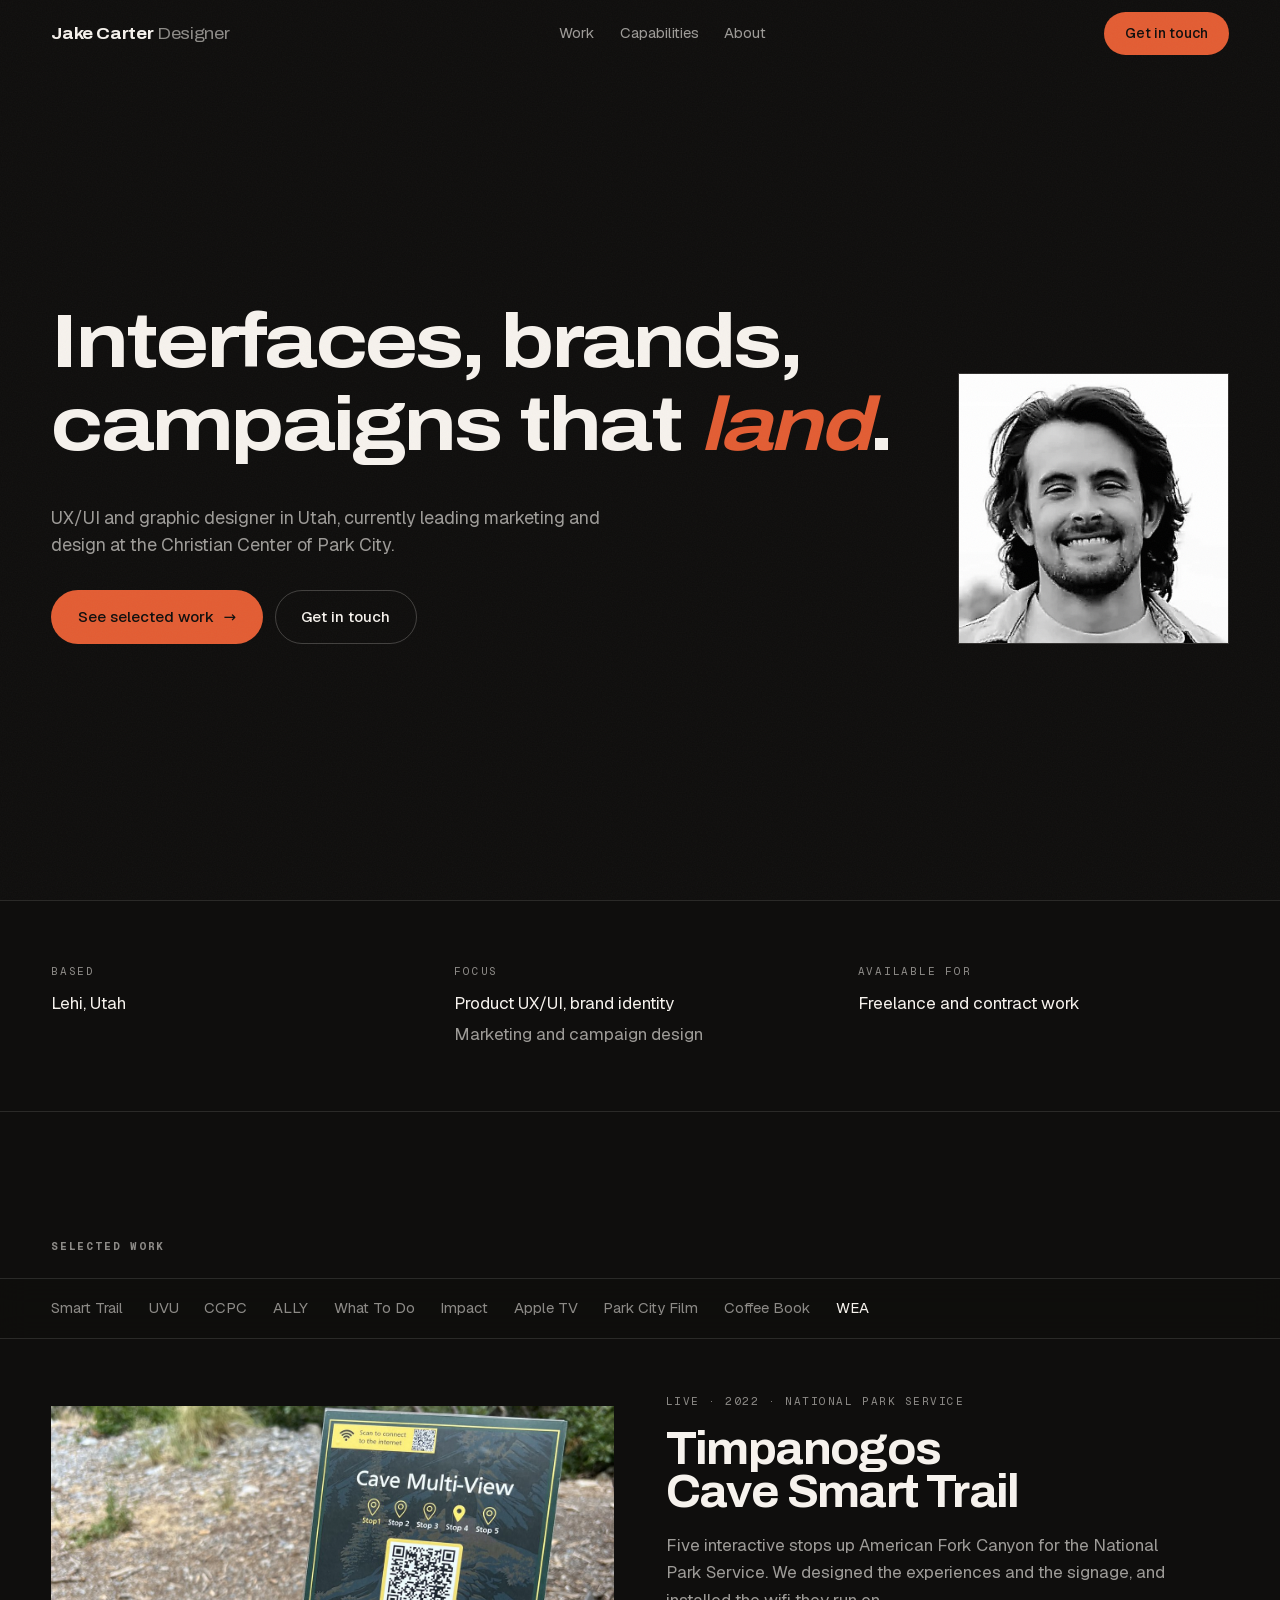
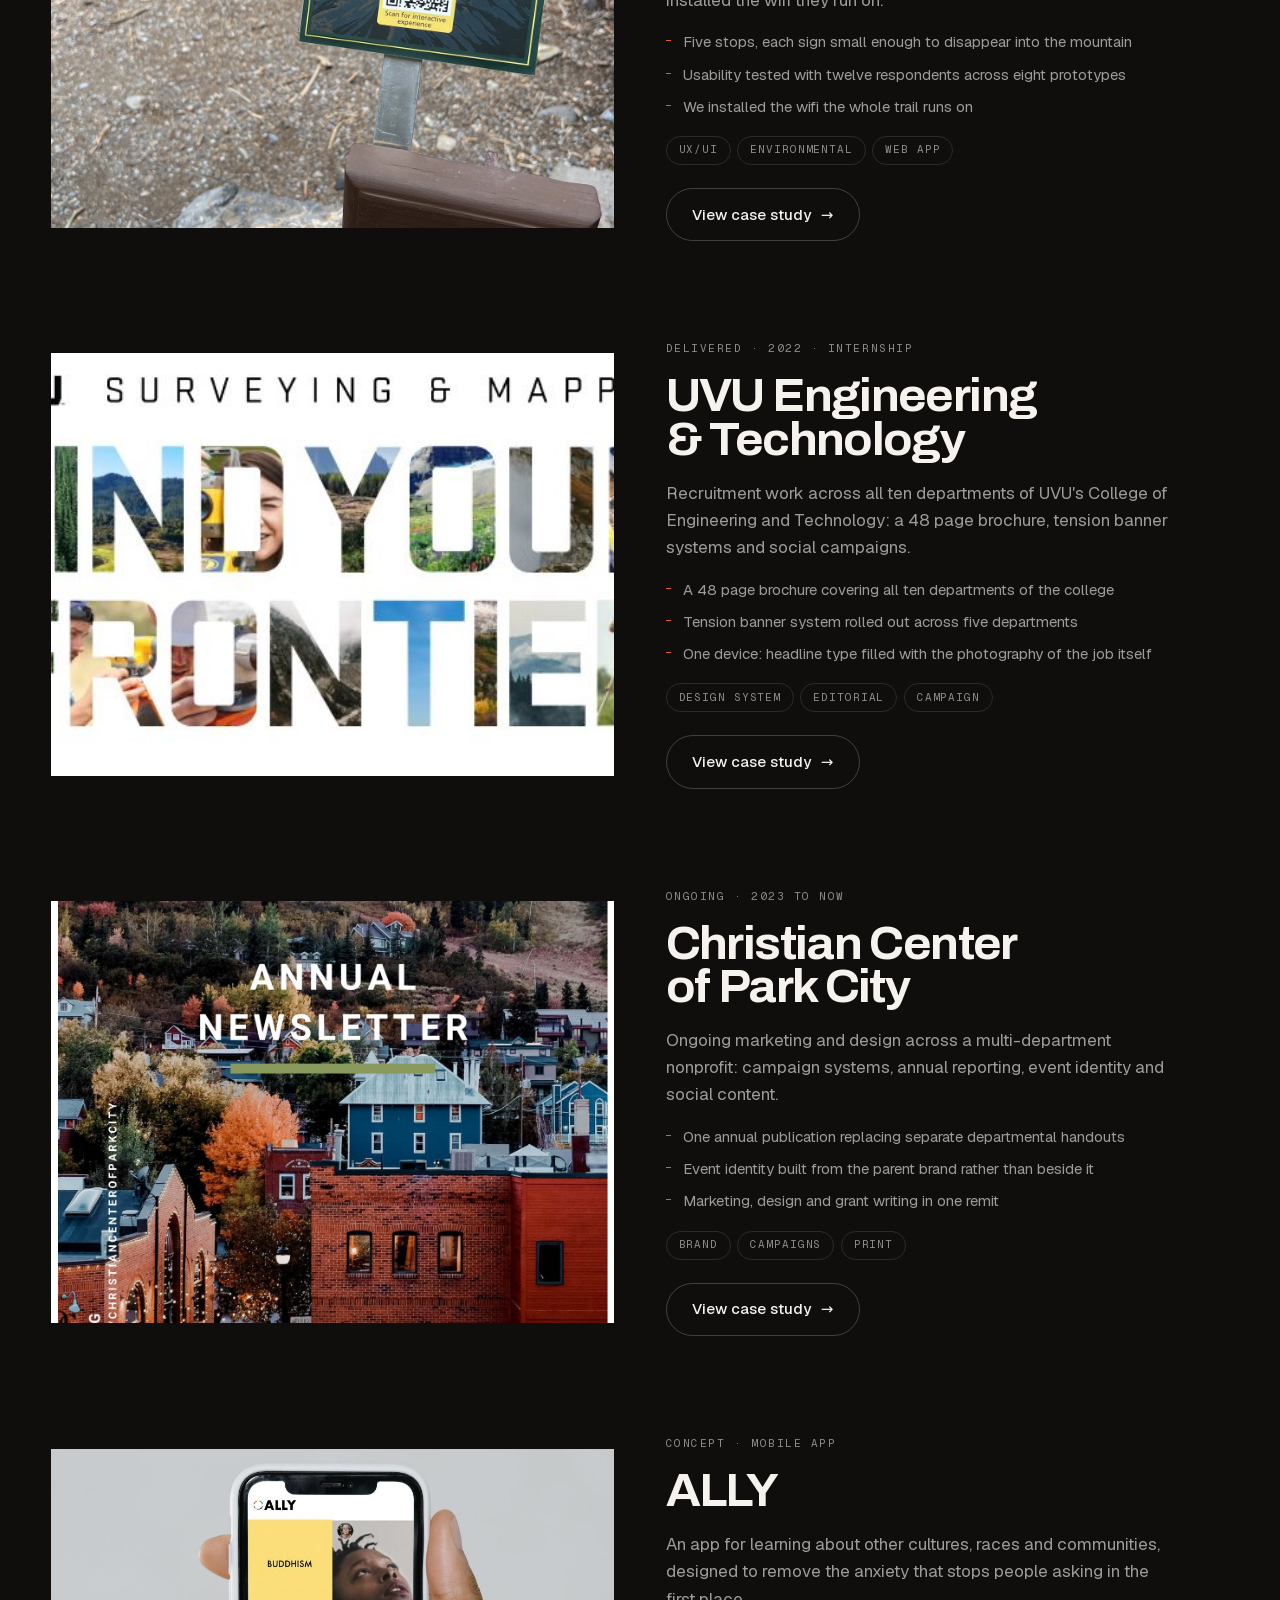
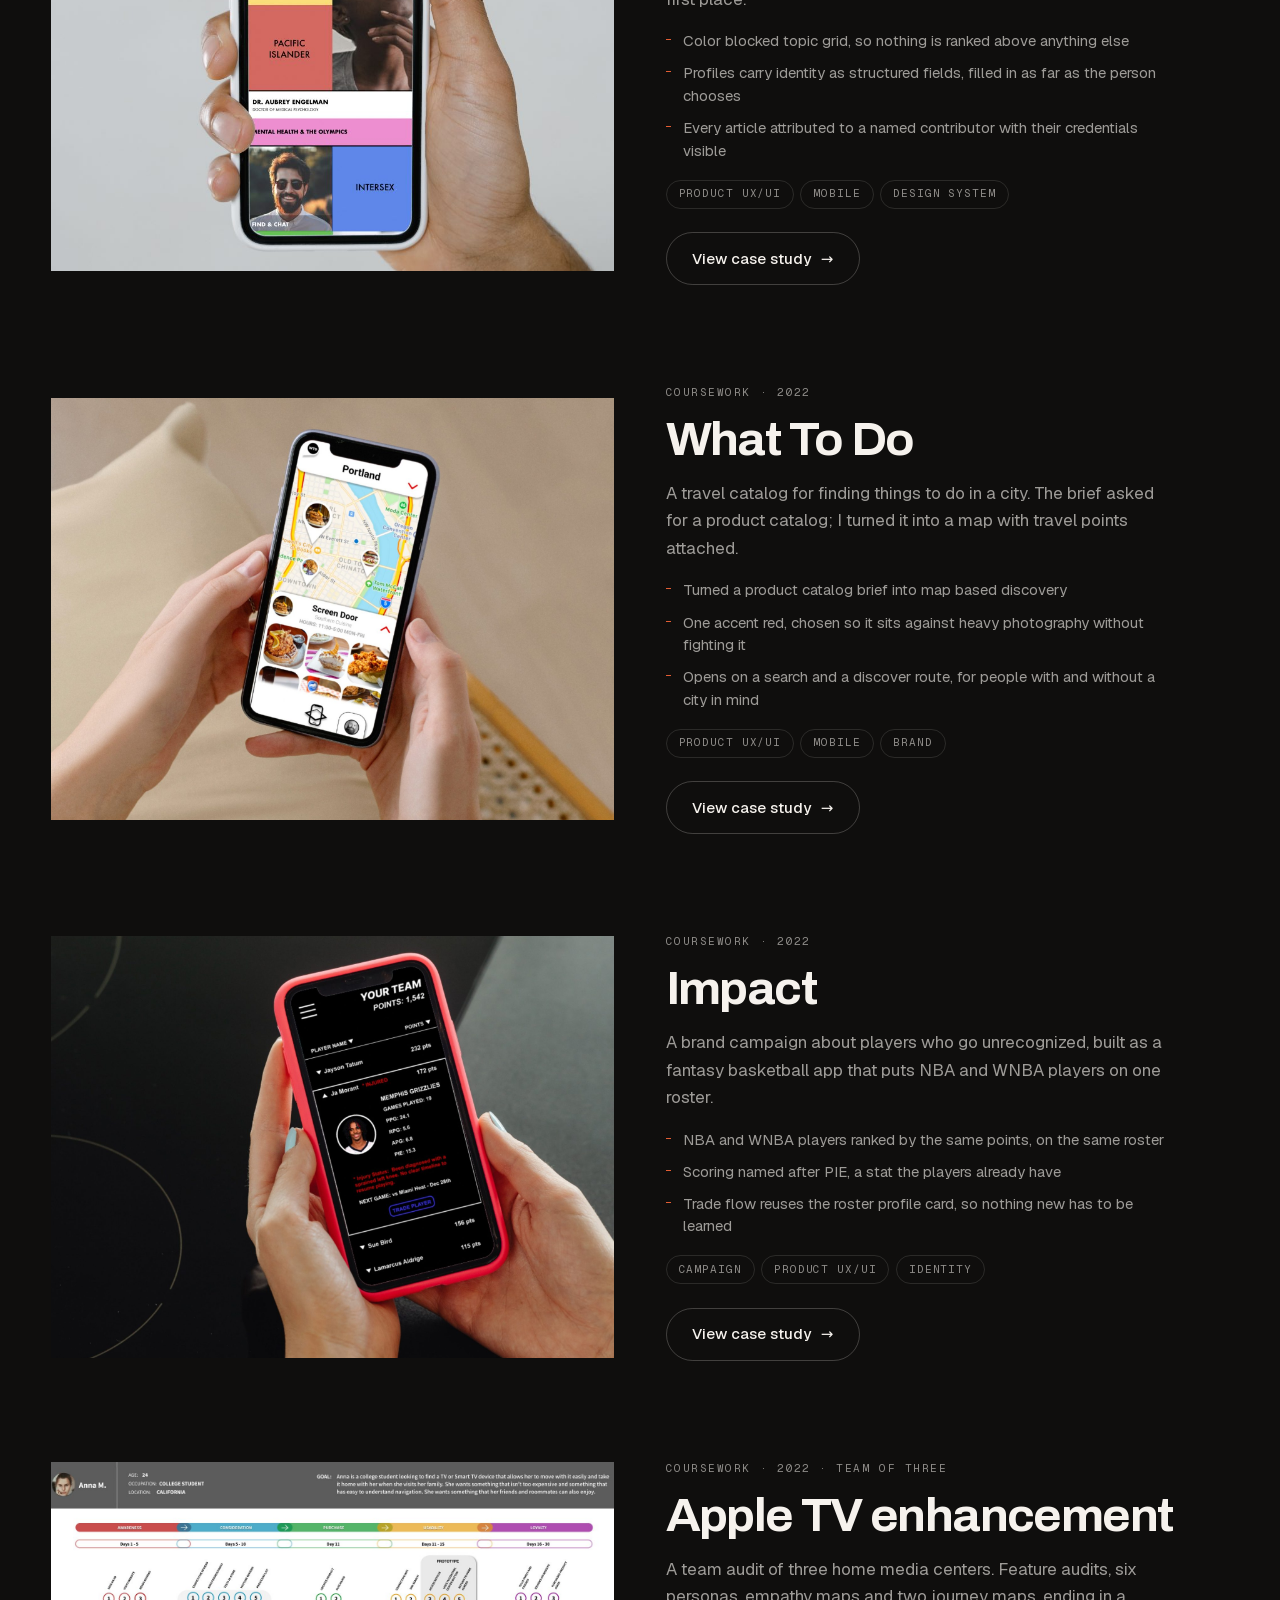
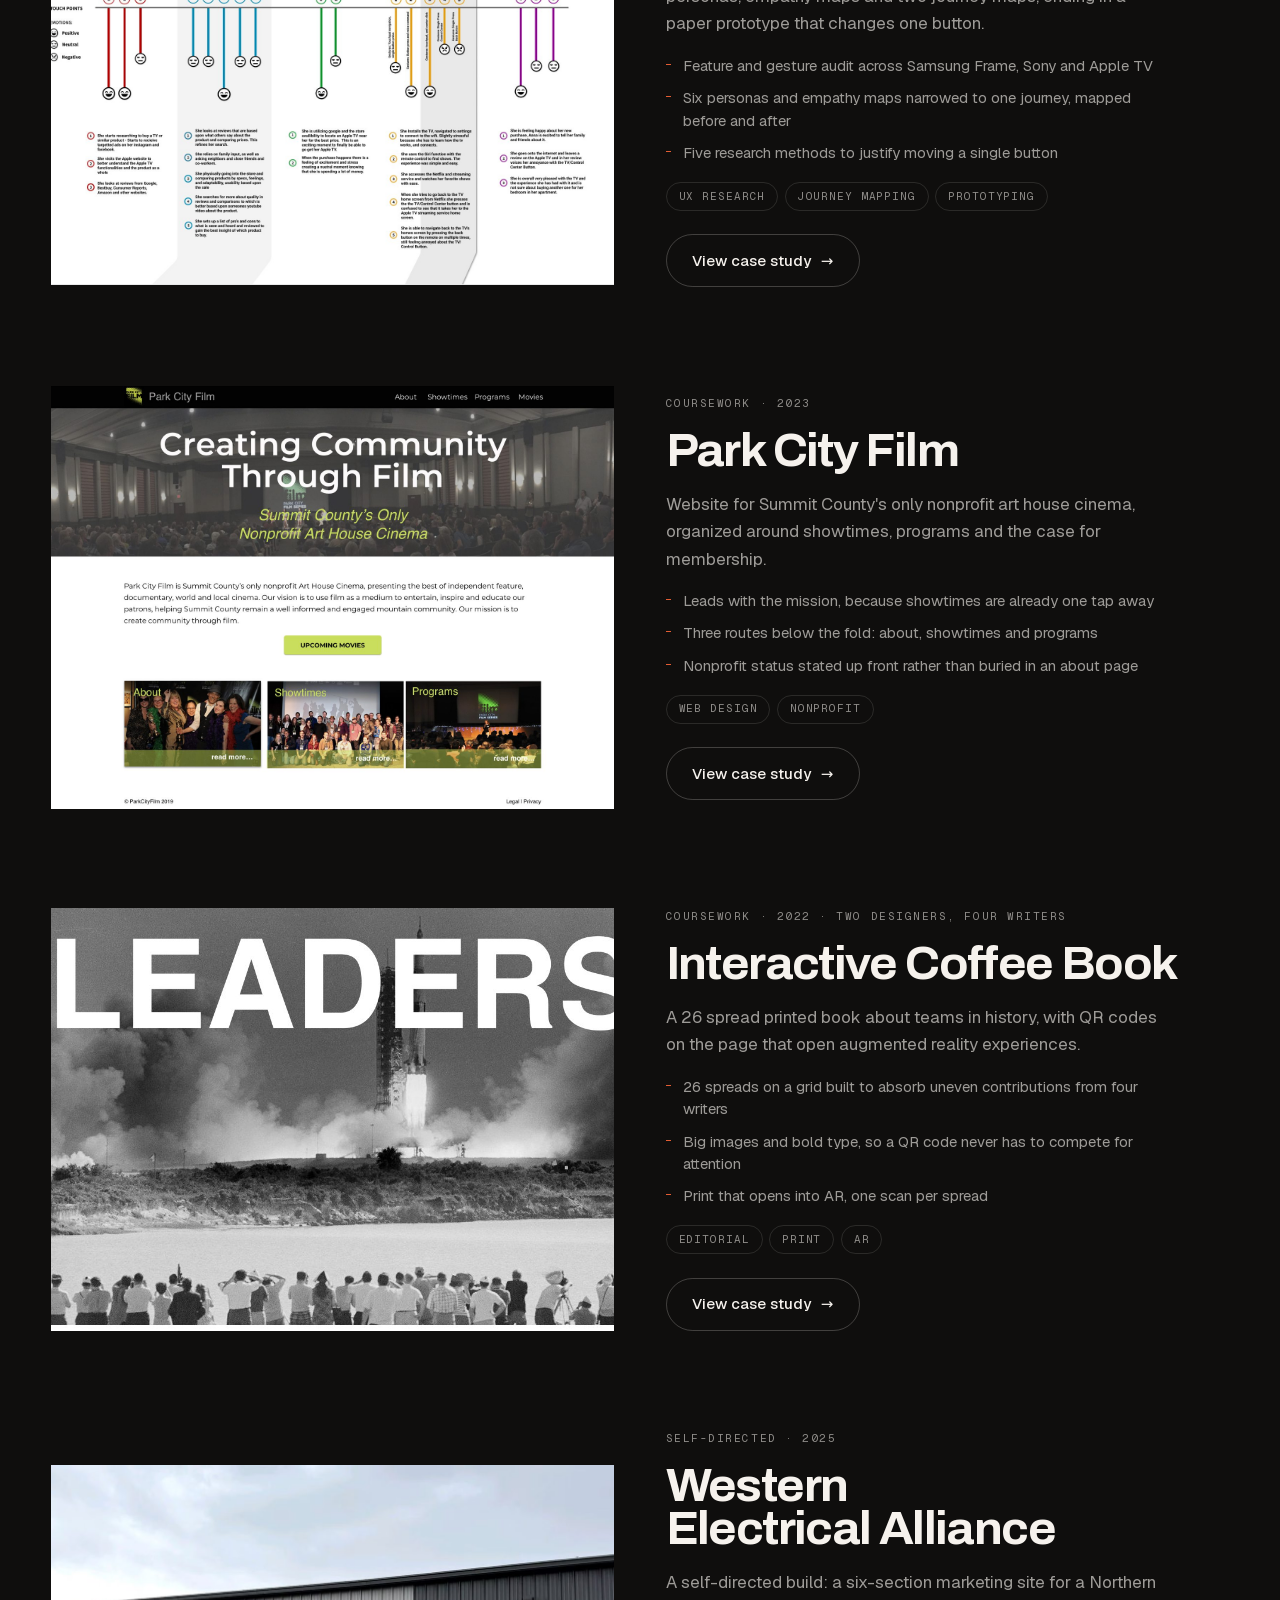
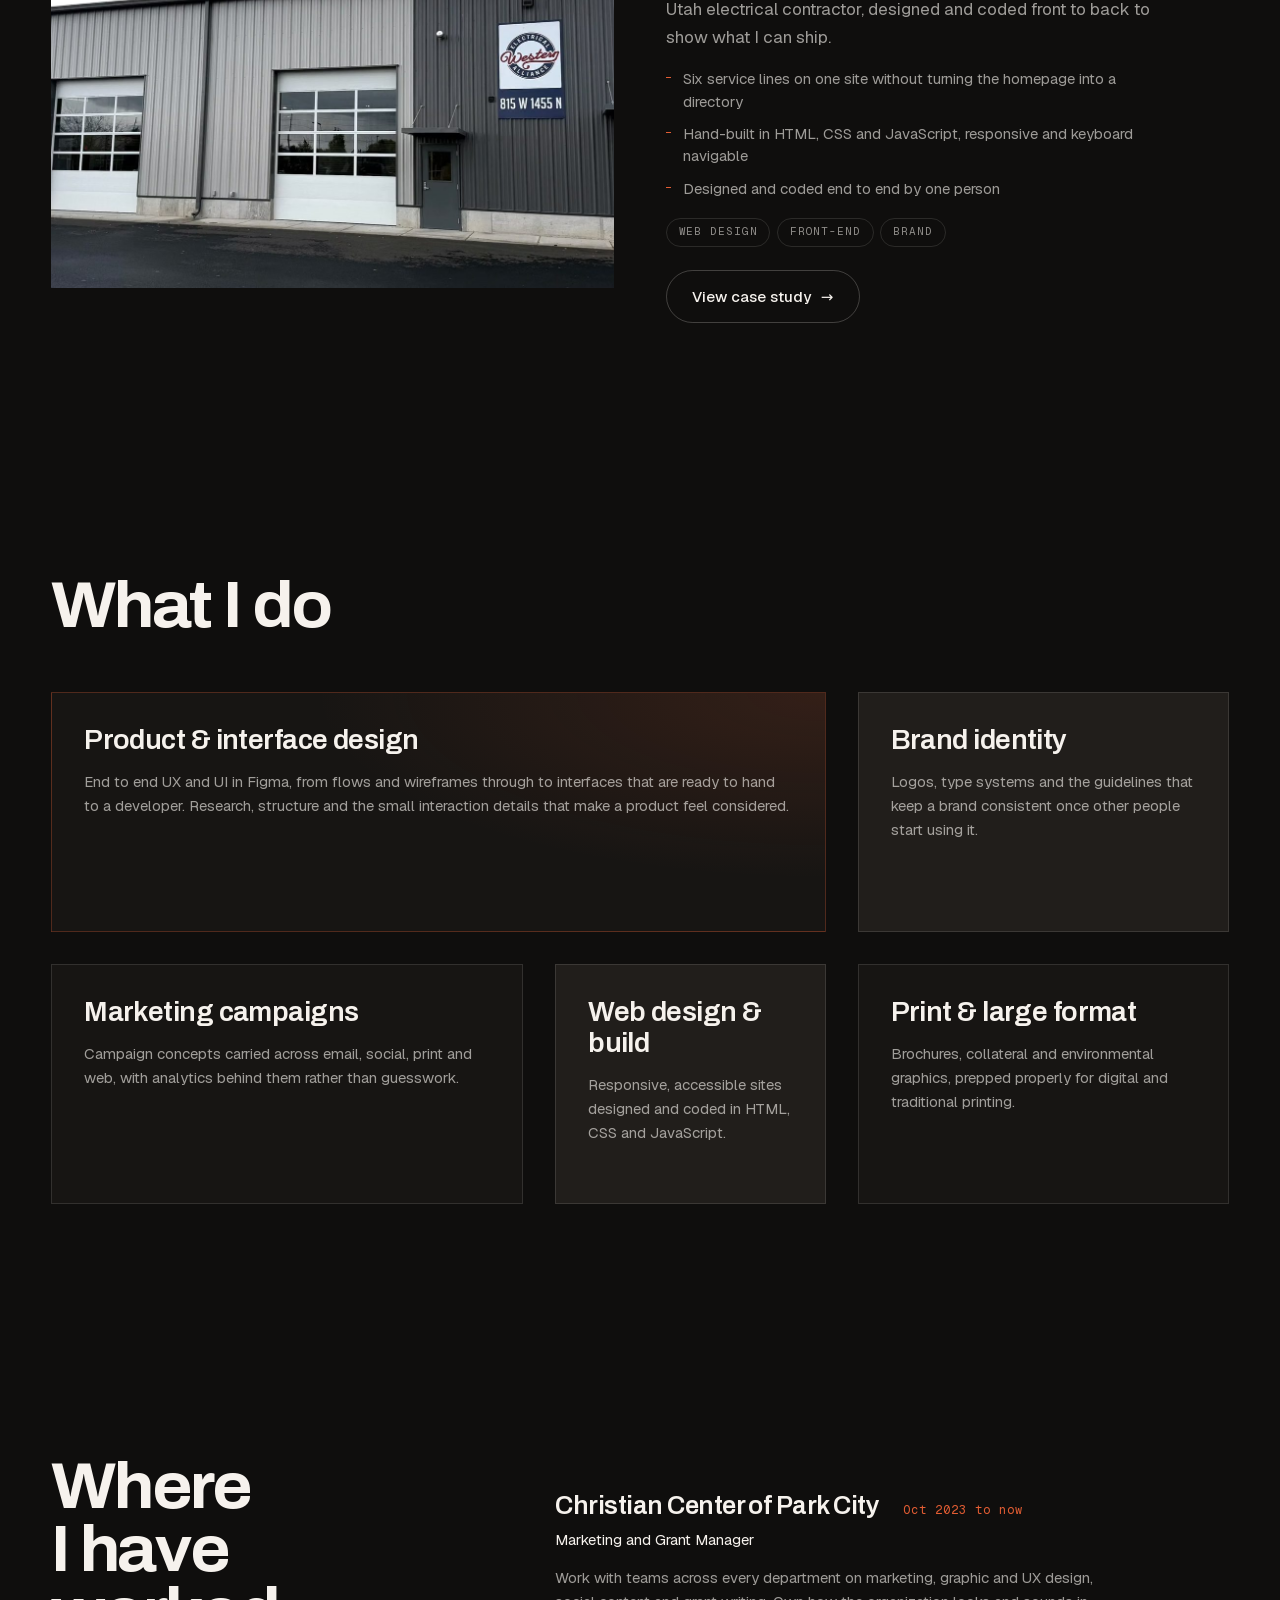
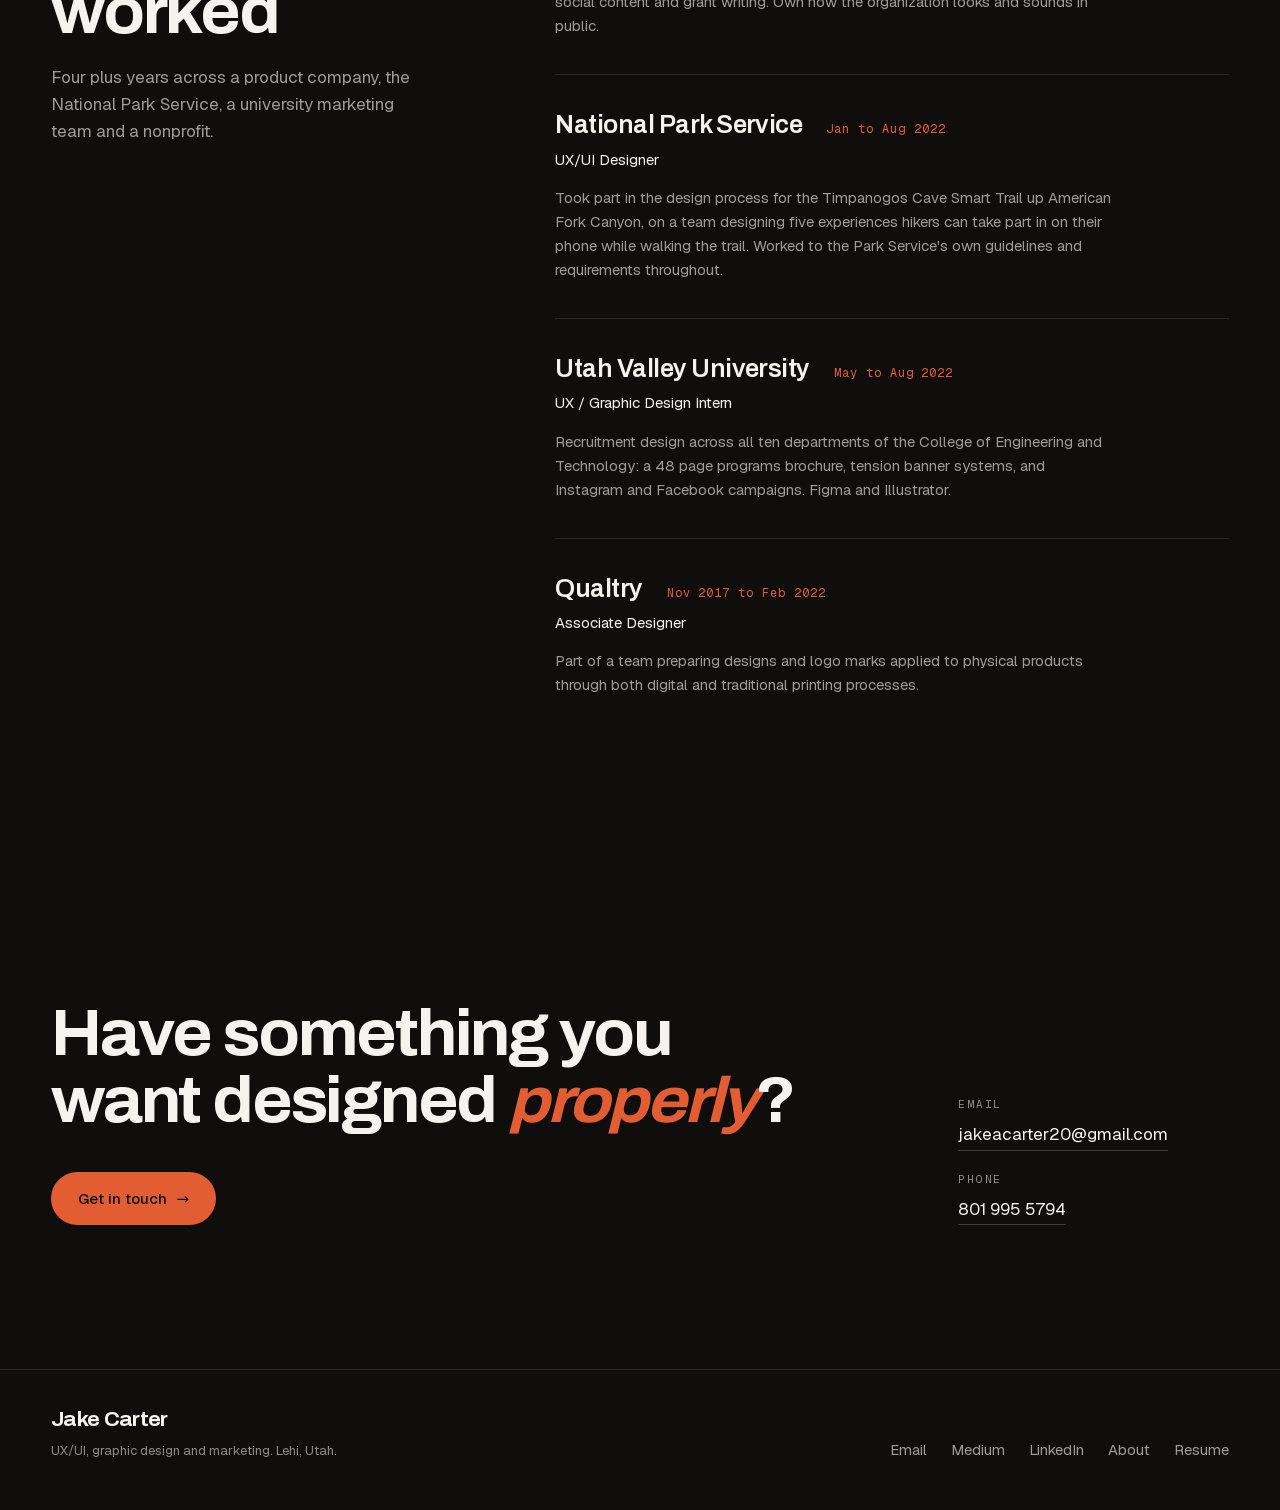
==== index.html @ 240e5a20 "Lead Selected Work with the shipped projects Reorders the homepage so Smart Trail (Live), UVU (Deliv" ====
<!DOCTYPE html>
<html lang="en">
<head>
<meta charset="UTF-8">
<meta name="viewport" content="width=device-width, initial-scale=1.0">
<title>Jake Carter - UX/UI, Graphic Design and Marketing</title>
<meta name="description" content="Jake Carter is a UX/UI and graphic designer in Utah working across product interfaces, brand identity and marketing campaigns. Selected work and case studies.">
<meta name="theme-color" content="#0f0e0d">
<link rel="canonical" href="https://jakeacarter20.github.io/jake-carter-portfolio/">

<meta property="og:type" content="website">
<meta property="og:title" content="Jake Carter - UX/UI, Graphic Design and Marketing">
<meta property="og:description" content="UX/UI and graphic designer in Utah working across product interfaces, brand identity and marketing campaigns.">
<meta property="og:url" content="https://jakeacarter20.github.io/jake-carter-portfolio/">
<meta property="og:image" content="https://jakeacarter20.github.io/jake-carter-portfolio/assets/img/og-card.jpg">
<meta name="twitter:card" content="summary_large_image">

<link rel="icon" href="data:image/svg+xml,<svg xmlns=%22http://www.w3.org/2000/svg%22 viewBox=%220 0 100 100%22><rect width=%22100%22 height=%22100%22 fill=%22%230f0e0d%22/><text x=%2250%22 y=%2270%22 font-family=%22Helvetica,Arial%22 font-weight=%22bold%22 font-size=%2258%22 fill=%22%23e35d33%22 text-anchor=%22middle%22>J</text></svg>">

<link rel="preload" href="assets/fonts/Archivo-latin.woff2" as="font" type="font/woff2" crossorigin>
<link rel="preload" href="assets/fonts/Geist-latin.woff2" as="font" type="font/woff2" crossorigin>
<link rel="stylesheet" href="css/site.css">

<script type="application/ld+json">
{
  "@context": "https://schema.org",
  "@type": "Person",
  "name": "Jake Carter",
  "jobTitle": "UX/UI and Graphic Designer",
  "email": "mailto:jakeacarter20@gmail.com",
  "url": "https://www.jakescreations.online/",
  "address": { "@type": "PostalAddress", "addressRegion": "UT", "addressCountry": "US" }
}
</script>
</head>
<body>

<a class="skip-link" href="#main">Skip to main content</a>
<div class="grain" aria-hidden="true"></div>
<div data-nav-sentinel aria-hidden="true" style="position:absolute;top:0;height:1px;width:100%"></div>

<header class="nav" data-stuck="false" data-open="false">
  <div class="nav__inner">
    <a href="index.html" class="nav__brand">Jake Carter <span>Designer</span></a>
    <ul class="nav__links">
      <li><a href="#work">Work</a></li>
      <li><a href="#capabilities">Capabilities</a></li>
      <li><a href="about.html">About</a></li>
      <li class="nav__links-cta"><a href="#contact" class="btn btn--primary">Get in touch</a></li>
    </ul>
    <a href="#contact" class="btn btn--primary nav__cta">Get in touch</a>
    <button class="nav__toggle" aria-expanded="false" aria-controls="primary-nav">Menu</button>
  </div>
</header>

<main id="main">

  <!-- ========================= HERO ========================= -->
  <section class="hero">
    <div class="shell" style="width:100%">
      <div class="grid12 hero__grid">
        <div class="hero__copy">
          <h1 class="display d-hero hero__title">
            <span class="line-mask"><span>Interfaces, brands,</span></span>
            <span class="line-mask" style="--d:110ms"><span>campaigns that <i class="em">land</i>.</span></span>
          </h1>
          <p class="lede hero__lede reveal" style="--d:420ms">
            UX/UI and graphic designer in Utah, currently leading marketing and design
            at the Christian Center of Park City.
          </p>
          <div class="hero__actions reveal" style="--d:520ms">
            <a href="#work" class="btn btn--primary">See selected work <span class="arrow" aria-hidden="true">&rarr;</span></a>
            <a href="#contact" class="btn btn--ghost">Get in touch</a>
          </div>
        </div>

        <figure class="hero__figure reveal" style="--d:620ms;margin:0">
          <!-- TODO Jake: drop a portrait at assets/img/portrait.jpg, 1000x1250 or larger.
               If the file is absent the designed panel below shows instead. -->
          <div class="media" style="--ratio:100%">
            <div class="media__slot"><span class="mark">JC</span></div>
            <img src="assets/img/portrait.jpg" alt="Jake Carter" loading="eager">
          </div>
        </figure>
      </div>
    </div>
  </section>

  <!-- ========================= META STRIP ========================= -->
  <section class="meta">
    <div class="shell">
      <dl class="grid12 meta__grid">
        <div class="meta__item reveal">
          <dt class="label">Based</dt>
          <dd>Lehi, Utah</dd>
        </div>
        <div class="meta__item reveal" style="--d:80ms">
          <dt class="label">Focus</dt>
          <dd>Product UX/UI, brand identity</dd>
          <dd>Marketing and campaign design</dd>
        </div>
        <div class="meta__item reveal" style="--d:160ms">
          <dt class="label">Available for</dt>
          <dd>Freelance and contract work</dd>
        </div>
      </dl>
    </div>
  </section>

  <!-- ========================= SELECTED WORK ========================= -->
  <section class="sect" id="work">
    <div class="shell">
      <h2 class="label work-head__title reveal">Selected work</h2>
    </div>

    <div class="wnav-bar">
      <div class="shell">
        <nav class="wnav" aria-label="Jump to a project">
            <a class="wnav__link" href="#p-smart-trail" aria-current="true">Smart Trail</a>
            <a class="wnav__link" href="#p-uvu-cet-marketing">UVU</a>
            <a class="wnav__link" href="#p-christian-center-park-city">CCPC</a>
            <a class="wnav__link" href="#p-ally">ALLY</a>
            <a class="wnav__link" href="#p-what-to-do">What To Do</a>
            <a class="wnav__link" href="#p-impact">Impact</a>
            <a class="wnav__link" href="#p-apple-tv-enhancement">Apple TV</a>
            <a class="wnav__link" href="#p-park-city-film">Park City Film</a>
            <a class="wnav__link" href="#p-interactive-coffee-book">Coffee Book</a>
            <a class="wnav__link" href="#p-western-electrical-alliance">WEA</a>
        </nav>
      </div>
    </div>

    <div class="shell">
      <div class="wstack">
        <article class="wpanel reveal" id="p-smart-trail">
          <div class="wpanel__media">
            <img src="assets/work/trail-sign-installed.jpg" alt="A Timpanogos Cave Smart Trail sign installed on the trail, mounted low against the rock" loading="lazy" decoding="async">
          </div>
          <div class="wpanel__body">
            <p class="wpanel__meta">Live · 2022 · National Park Service</p>
            <h3 class="display wpanel__title">Timpanogos Cave Smart Trail</h3>
            <p class="wpanel__desc">Five interactive stops up American Fork Canyon for the National Park Service. We designed the experiences and the signage, and installed the wifi they run on.</p>
            <ul class="wpanel__points">
              <li>Five stops, each sign small enough to disappear into the mountain</li>
              <li>Usability tested with twelve respondents across eight prototypes</li>
              <li>We installed the wifi the whole trail runs on</li>
            </ul>
            <div class="project__tags">
              <span class="tag">UX/UI</span>
              <span class="tag">Environmental</span>
              <span class="tag">Web app</span>
            </div>
            <a class="btn btn--ghost wpanel__cta" href="work/smart-trail.html">View case study <span class="arrow" aria-hidden="true">&rarr;</span></a>
          </div>
        </article>
        <article class="wpanel reveal" id="p-uvu-cet-marketing">
          <div class="wpanel__media">
            <img src="assets/work/uvu-find-your-frontier.jpg" alt="Find Your Frontier headline with photography filling the letterforms" loading="lazy" decoding="async">
          </div>
          <div class="wpanel__body">
            <p class="wpanel__meta">Delivered · 2022 · Internship</p>
            <h3 class="display wpanel__title">UVU Engineering &amp; Technology</h3>
            <p class="wpanel__desc">Recruitment work across all ten departments of UVU's College of Engineering and Technology: a 48 page brochure, tension banner systems and social campaigns.</p>
            <ul class="wpanel__points">
              <li>A 48 page brochure covering all ten departments of the college</li>
              <li>Tension banner system rolled out across five departments</li>
              <li>One device: headline type filled with the photography of the job itself</li>
            </ul>
            <div class="project__tags">
              <span class="tag">Design system</span>
              <span class="tag">Editorial</span>
              <span class="tag">Campaign</span>
            </div>
            <a class="btn btn--ghost wpanel__cta" href="work/uvu-cet-marketing.html">View case study <span class="arrow" aria-hidden="true">&rarr;</span></a>
          </div>
        </article>
        <article class="wpanel reveal" id="p-christian-center-park-city">
          <div class="wpanel__media">
            <img src="assets/work/ccpc-newsletter-2023.jpg" alt="Christian Center of Park City 2023 annual newsletter cover" loading="lazy" decoding="async">
          </div>
          <div class="wpanel__body">
            <p class="wpanel__meta">Ongoing · 2023 to now</p>
            <h3 class="display wpanel__title">Christian Center of Park City</h3>
            <p class="wpanel__desc">Ongoing marketing and design across a multi-department nonprofit: campaign systems, annual reporting, event identity and social content.</p>
            <ul class="wpanel__points">
              <li>One annual publication replacing separate departmental handouts</li>
              <li>Event identity built from the parent brand rather than beside it</li>
              <li>Marketing, design and grant writing in one remit</li>
            </ul>
            <div class="project__tags">
              <span class="tag">Brand</span>
              <span class="tag">Campaigns</span>
              <span class="tag">Print</span>
            </div>
            <a class="btn btn--ghost wpanel__cta" href="work/christian-center-park-city.html">View case study <span class="arrow" aria-hidden="true">&rarr;</span></a>
          </div>
        </article>
        <article class="wpanel reveal" id="p-ally">
          <div class="wpanel__media">
            <img src="assets/work/ally-home.jpg" alt="ALLY home screen, a color blocked grid of culture and community topics" loading="eager" decoding="async">
          </div>
          <div class="wpanel__body">
            <p class="wpanel__meta">Concept · Mobile app</p>
            <h3 class="display wpanel__title">ALLY</h3>
            <p class="wpanel__desc">An app for learning about other cultures, races and communities, designed to remove the anxiety that stops people asking in the first place.</p>
            <ul class="wpanel__points">
              <li>Color blocked topic grid, so nothing is ranked above anything else</li>
              <li>Profiles carry identity as structured fields, filled in as far as the person chooses</li>
              <li>Every article attributed to a named contributor with their credentials visible</li>
            </ul>
            <div class="project__tags">
              <span class="tag">Product UX/UI</span>
              <span class="tag">Mobile</span>
              <span class="tag">Design system</span>
            </div>
            <a class="btn btn--ghost wpanel__cta" href="work/ally.html">View case study <span class="arrow" aria-hidden="true">&rarr;</span></a>
          </div>
        </article>
        <article class="wpanel reveal" id="p-what-to-do">
          <div class="wpanel__media">
            <img src="assets/work/what-to-do-map-food.jpg" alt="The What To Do app showing places to eat plotted on a map of Portland" loading="lazy" decoding="async">
          </div>
          <div class="wpanel__body">
            <p class="wpanel__meta">Coursework · 2022</p>
            <h3 class="display wpanel__title">What To Do</h3>
            <p class="wpanel__desc">A travel catalog for finding things to do in a city. The brief asked for a product catalog; I turned it into a map with travel points attached.</p>
            <ul class="wpanel__points">
              <li>Turned a product catalog brief into map based discovery</li>
              <li>One accent red, chosen so it sits against heavy photography without fighting it</li>
              <li>Opens on a search and a discover route, for people with and without a city in mind</li>
            </ul>
            <div class="project__tags">
              <span class="tag">Product UX/UI</span>
              <span class="tag">Mobile</span>
              <span class="tag">Brand</span>
            </div>
            <a class="btn btn--ghost wpanel__cta" href="work/what-to-do.html">View case study <span class="arrow" aria-hidden="true">&rarr;</span></a>
          </div>
        </article>
        <article class="wpanel reveal" id="p-impact">
          <div class="wpanel__media">
            <img src="assets/work/impact-team.jpg" alt="The Impact app showing a fantasy basketball roster with total points" loading="lazy" decoding="async">
          </div>
          <div class="wpanel__body">
            <p class="wpanel__meta">Coursework · 2022</p>
            <h3 class="display wpanel__title">Impact</h3>
            <p class="wpanel__desc">A brand campaign about players who go unrecognized, built as a fantasy basketball app that puts NBA and WNBA players on one roster.</p>
            <ul class="wpanel__points">
              <li>NBA and WNBA players ranked by the same points, on the same roster</li>
              <li>Scoring named after PIE, a stat the players already have</li>
              <li>Trade flow reuses the roster profile card, so nothing new has to be learned</li>
            </ul>
            <div class="project__tags">
              <span class="tag">Campaign</span>
              <span class="tag">Product UX/UI</span>
              <span class="tag">Identity</span>
            </div>
            <a class="btn btn--ghost wpanel__cta" href="work/impact.html">View case study <span class="arrow" aria-hidden="true">&rarr;</span></a>
          </div>
        </article>
        <article class="wpanel reveal" id="p-apple-tv-enhancement">
          <div class="wpanel__media">
            <img src="assets/work/tv-journey-pre.jpg" alt="Customer journey map tracking a persona across a month of researching and buying a TV" loading="lazy" decoding="async">
          </div>
          <div class="wpanel__body">
            <p class="wpanel__meta">Coursework · 2022 · Team of three</p>
            <h3 class="display wpanel__title">Apple TV enhancement</h3>
            <p class="wpanel__desc">A team audit of three home media centers. Feature audits, six personas, empathy maps and two journey maps, ending in a paper prototype that changes one button.</p>
            <ul class="wpanel__points">
              <li>Feature and gesture audit across Samsung Frame, Sony and Apple TV</li>
              <li>Six personas and empathy maps narrowed to one journey, mapped before and after</li>
              <li>Five research methods to justify moving a single button</li>
            </ul>
            <div class="project__tags">
              <span class="tag">UX research</span>
              <span class="tag">Journey mapping</span>
              <span class="tag">Prototyping</span>
            </div>
            <a class="btn btn--ghost wpanel__cta" href="work/apple-tv-enhancement.html">View case study <span class="arrow" aria-hidden="true">&rarr;</span></a>
          </div>
        </article>
        <article class="wpanel reveal" id="p-park-city-film">
          <div class="wpanel__media">
            <img src="assets/work/park-city-film-site.jpg" alt="Park City Film website homepage, headlined Creating Community Through Film" loading="lazy" decoding="async">
          </div>
          <div class="wpanel__body">
            <p class="wpanel__meta">Coursework · 2023</p>
            <h3 class="display wpanel__title">Park City Film</h3>
            <p class="wpanel__desc">Website for Summit County's only nonprofit art house cinema, organized around showtimes, programs and the case for membership.</p>
            <ul class="wpanel__points">
              <li>Leads with the mission, because showtimes are already one tap away</li>
              <li>Three routes below the fold: about, showtimes and programs</li>
              <li>Nonprofit status stated up front rather than buried in an about page</li>
            </ul>
            <div class="project__tags">
              <span class="tag">Web design</span>
              <span class="tag">Nonprofit</span>
            </div>
            <a class="btn btn--ghost wpanel__cta" href="work/park-city-film.html">View case study <span class="arrow" aria-hidden="true">&rarr;</span></a>
          </div>
        </article>
        <article class="wpanel reveal" id="p-interactive-coffee-book">
          <div class="wpanel__media">
            <img src="assets/work/coffee-book-leadership.jpg" alt="Leadership spread from the Interactive Coffee Book, showing a rocket launch across the page" loading="lazy" decoding="async">
          </div>
          <div class="wpanel__body">
            <p class="wpanel__meta">Coursework · 2022 · Two designers, four writers</p>
            <h3 class="display wpanel__title">Interactive Coffee Book</h3>
            <p class="wpanel__desc">A 26 spread printed book about teams in history, with QR codes on the page that open augmented reality experiences.</p>
            <ul class="wpanel__points">
              <li>26 spreads on a grid built to absorb uneven contributions from four writers</li>
              <li>Big images and bold type, so a QR code never has to compete for attention</li>
              <li>Print that opens into AR, one scan per spread</li>
            </ul>
            <div class="project__tags">
              <span class="tag">Editorial</span>
              <span class="tag">Print</span>
              <span class="tag">AR</span>
            </div>
            <a class="btn btn--ghost wpanel__cta" href="work/interactive-coffee-book.html">View case study <span class="arrow" aria-hidden="true">&rarr;</span></a>
          </div>
        </article>
        <article class="wpanel reveal" id="p-western-electrical-alliance">
          <div class="wpanel__media">
            <img src="assets/work/western-electrical-alliance.jpg" alt="Western Electrical Alliance branch building photographed from the forecourt" loading="lazy" decoding="async">
          </div>
          <div class="wpanel__body">
            <p class="wpanel__meta">Self-directed · 2025</p>
            <h3 class="display wpanel__title">Western Electrical Alliance</h3>
            <p class="wpanel__desc">A self-directed build: a six-section marketing site for a Northern Utah electrical contractor, designed and coded front to back to show what I can ship.</p>
            <ul class="wpanel__points">
              <li>Six service lines on one site without turning the homepage into a directory</li>
              <li>Hand-built in HTML, CSS and JavaScript, responsive and keyboard navigable</li>
              <li>Designed and coded end to end by one person</li>
            </ul>
            <div class="project__tags">
              <span class="tag">Web design</span>
              <span class="tag">Front-end</span>
              <span class="tag">Brand</span>
            </div>
            <a class="btn btn--ghost wpanel__cta" href="work/western-electrical-alliance.html">View case study <span class="arrow" aria-hidden="true">&rarr;</span></a>
          </div>
        </article>
      </div>
    </div>
  </section>

  <!-- ========================= CAPABILITIES ========================= -->
  <section class="sect" id="capabilities">
    <div class="shell">
      <div class="sect__head reveal">
        <h2 class="display d-section">What I do</h2>
      </div>

      <div class="grid12 bento" data-stagger>
        <article class="cap cap--wide cap--accent reveal">
          <h3 class="d-sub">Product &amp; interface design</h3>
          <p>
            End to end UX and UI in Figma, from flows and wireframes through to
            interfaces that are ready to hand to a developer. Research, structure and
            the small interaction details that make a product feel considered.
          </p>
        </article>

        <article class="cap cap--tone reveal">
          <h3 class="d-sub">Brand identity</h3>
          <p>Logos, type systems and the guidelines that keep a brand consistent once other people start using it.</p>
        </article>

        <article class="cap cap--5 reveal">
          <h3 class="d-sub">Marketing campaigns</h3>
          <p>Campaign concepts carried across email, social, print and web, with analytics behind them rather than guesswork.</p>
        </article>

        <article class="cap cap--3 cap--tone reveal">
          <h3 class="d-sub">Web design &amp; build</h3>
          <p>Responsive, accessible sites designed and coded in HTML, CSS and JavaScript.</p>
        </article>

        <article class="cap reveal">
          <h3 class="d-sub">Print &amp; large format</h3>
          <p>Brochures, collateral and environmental graphics, prepped properly for digital and traditional printing.</p>
        </article>
      </div>
    </div>
  </section>

  <!-- ========================= EXPERIENCE ========================= -->
  <section class="sect" id="experience">
    <div class="shell">
      <div class="grid12">
        <div class="exp__aside reveal">
          <div>
            <h2 class="display d-section">Where I have worked</h2>
            <p class="body" style="margin-top:1.25rem">
              Four plus years across a product company, the National Park Service, a
              university marketing team and a nonprofit.
            </p>
          </div>
        </div>

        <div class="exp__list" data-stagger>
          <article class="job reveal">
            <div class="job__top">
              <h3 class="d-sub job__org">Christian Center of Park City</h3>
              <span class="job__span">Oct 2023 to now</span>
            </div>
            <p class="job__role">Marketing and Grant Manager</p>
            <p class="job__desc">
              Work with teams across every department on marketing, graphic and UX
              design, social content and grant writing. Own how the organization looks
              and sounds in public.
            </p>
          </article>

          <article class="job reveal">
            <div class="job__top">
              <h3 class="d-sub job__org">National Park Service</h3>
              <span class="job__span">Jan to Aug 2022</span>
            </div>
            <p class="job__role">UX/UI Designer</p>
            <p class="job__desc">
              Took part in the design process for the Timpanogos Cave Smart Trail up
              American Fork Canyon, on a team designing five experiences hikers can
              take part in on their phone while walking the trail. Worked to the Park
              Service's own guidelines and requirements throughout.
            </p>
          </article>

          <article class="job reveal">
            <div class="job__top">
              <h3 class="d-sub job__org">Utah Valley University</h3>
              <span class="job__span">May to Aug 2022</span>
            </div>
            <p class="job__role">UX / Graphic Design Intern</p>
            <p class="job__desc">
              Recruitment design across all ten departments of the College of
              Engineering and Technology: a 48 page programs brochure, tension
              banner systems, and Instagram and Facebook campaigns. Figma and
              Illustrator.
            </p>
          </article>

          <article class="job reveal">
            <div class="job__top">
              <h3 class="d-sub job__org">Qualtry</h3>
              <span class="job__span">Nov 2017 to Feb 2022</span>
            </div>
            <p class="job__role">Associate Designer</p>
            <p class="job__desc">
              Part of a team preparing designs and logo marks applied to physical
              products through both digital and traditional printing processes.
            </p>
          </article>
        </div>
      </div>
    </div>
  </section>

  <!--
    ========================= KIND WORDS =========================
    Left out on purpose: a testimonial has to be real to be worth anything.
    Jake, send me one or two quotes (name, role, organization) and I will
    build this section. Structure is ready in css/site.css under ".quote".

    <section class="quote">
      <div class="shell"><figure class="grid12" style="margin:0">
        <blockquote class="reveal">Quote text, three lines maximum.</blockquote>
        <figcaption class="reveal"><b>Name</b><br>Role, Organization</figcaption>
      </figure></div>
    </section>
  -->

  <!-- ========================= CONTACT ========================= -->
  <section class="cta" id="contact">
    <div class="shell">
      <div class="grid12">
        <div class="cta__title reveal">
          <h2 class="display d-section">
            Have something you want designed <i class="em">properly</i>?
          </h2>
          <div style="margin-top:2rem">
            <a href="mailto:jakeacarter20@gmail.com" class="btn btn--primary">Get in touch <span class="arrow" aria-hidden="true">&rarr;</span></a>
          </div>
        </div>
        <div class="cta__side reveal" style="--d:120ms">
          <div>
            <p class="label" style="margin-bottom:0.5rem">Email</p>
            <a class="tlink" href="mailto:jakeacarter20@gmail.com">jakeacarter20@gmail.com</a>
          </div>
          <div>
            <p class="label" style="margin-bottom:0.5rem">Phone</p>
            <a class="tlink" href="tel:+18019955794">801 995 5794</a>
          </div>
        </div>
      </div>
    </div>
  </section>

</main>

<footer class="foot">
  <div class="shell">
    <div class="grid12 foot__grid">
      <div class="foot__left">
        <p class="display" style="font-size:1.25rem;font-variation-settings:'wdth' 108">Jake Carter</p>
        <p class="foot__note">UX/UI, graphic design and marketing. Lehi, Utah.</p>
      </div>
      <nav class="foot__right" aria-label="Footer">
        <!-- TODO Jake: send me your LinkedIn, Behance/Dribbble and Medium URLs and I will add them here. -->
        <a href="mailto:jakeacarter20@gmail.com">Email</a>
        <a href="https://jakeacarter20.medium.com" target="_blank" rel="noopener">Medium</a>
        <a href="https://www.linkedin.com/in/jake-carter-57657b15a/" target="_blank" rel="noopener">LinkedIn</a>
        <a href="about.html">About</a>
        <a href="assets/files/jake-carter-resume.pdf">Resume</a>
      </nav>
    </div>
  </div>
</footer>

<script src="js/site.js" defer></script>
</body>
</html>
---- css/site.css ----
@import url("../assets/fonts/fonts.css");

/* ============================================================
   TOKENS
   Theme lock: dark only. Accent lock: --accent, page-wide.
   Radius rule: panels/media/inputs = 0. Buttons/pills = 999px.
   ============================================================ */
:root {
  --bg: #0f0e0d;
  --bg-2: #171513;
  --bg-3: #211e1b;
  --line: rgba(246, 242, 237, 0.12);
  --line-strong: rgba(246, 242, 237, 0.22);
  --fg: #f6f2ed;
  --fg-2: rgba(246, 242, 237, 0.62);
  --fg-3: rgba(246, 242, 237, 0.55);
  --accent: #e35d33;
  --accent-soft: rgba(227, 93, 51, 0.14);

  --font-display: "Archivo", "Helvetica Neue", Arial, sans-serif;
  --font-body: "Geist", ui-sans-serif, system-ui, sans-serif;
  --font-mono: "Geist Mono", ui-monospace, "SF Mono", monospace;

  --gutter: clamp(1.25rem, 4vw, 4rem);
  --maxw: 1440px;
  --section-y: clamp(6rem, 14vh, 11rem);
  --ease: cubic-bezier(0.16, 1, 0.3, 1);

  --z-nav: 40;
  --z-overlay: 50;
  --z-grain: 60;
}

*,
*::before,
*::after { box-sizing: border-box; }

html {
  -webkit-text-size-adjust: 100%;
  scroll-behavior: smooth;
}

body {
  margin: 0;
  background: var(--bg);
  color: var(--fg);
  font-family: var(--font-body);
  font-size: clamp(1rem, 0.95rem + 0.2vw, 1.0625rem);
  line-height: 1.6;
  -webkit-font-smoothing: antialiased;
  overflow-x: hidden;
}

img, svg, video { display: block; max-width: 100%; }
a { color: inherit; text-decoration: none; }
button { font: inherit; color: inherit; }

::selection { background: var(--accent); color: var(--bg); }

:focus-visible {
  outline: 2px solid var(--accent);
  outline-offset: 3px;
}

.skip-link {
  position: absolute;
  left: -9999px;
  top: 0;
  z-index: var(--z-overlay);
  background: var(--accent);
  color: var(--bg);
  padding: 0.75rem 1.25rem;
  font-weight: 600;
}
.skip-link:focus { left: 1rem; top: 1rem; }

/* ============================================================
   LAYOUT PRIMITIVES
   ============================================================ */
.shell {
  width: 100%;
  max-width: var(--maxw);
  margin-inline: auto;
  padding-inline: var(--gutter);
}

.grid12 {
  display: grid;
  grid-template-columns: repeat(12, minmax(0, 1fr));
  gap: clamp(1.25rem, 2.5vw, 2.5rem);
}

section { position: relative; }

.rule {
  height: 1px;
  background: var(--line);
  border: 0;
  margin: 0;
}

/* ============================================================
   TYPOGRAPHY
   Display uses Archivo's width axis, not just size, so section
   heads and the hero read as different voices of one family.
   ============================================================ */
.display {
  font-family: var(--font-display);
  font-weight: 700;
  font-variation-settings: "wdth" 112;
  letter-spacing: -0.035em;
  line-height: 0.94;
  text-wrap: balance;
  margin: 0;
}

/* Sized so the two headline lines never wrap inside the copy column.
   Raising this without re-measuring will push the CTAs below the fold. */
.d-hero {
  font-size: clamp(2.25rem, 5.9vw, 5.25rem);
  font-variation-settings: "wdth" 118;
}

.d-section {
  font-size: clamp(2rem, 5vw, 4.25rem);
  font-variation-settings: "wdth" 106;
  line-height: 0.98;
}

.d-sub {
  font-family: var(--font-display);
  font-weight: 600;
  font-variation-settings: "wdth" 100;
  font-size: clamp(1.35rem, 2.2vw, 2rem);
  letter-spacing: -0.02em;
  line-height: 1.1;
  margin: 0;
}

.lede {
  font-size: clamp(1.0625rem, 1.4vw, 1.375rem);
  line-height: 1.5;
  color: var(--fg-2);
  max-width: 46ch;
  margin: 0;
}

.body { color: var(--fg-2); max-width: 62ch; margin: 0; }

.label {
  font-family: var(--font-mono);
  font-size: 0.6875rem;
  letter-spacing: 0.16em;
  text-transform: uppercase;
  color: var(--fg-3);
  margin: 0;
}

.accent { color: var(--accent); }

/* Italic emphasis inside display type: same family, descender safe. */
.em {
  font-style: italic;
  color: var(--accent);
  line-height: 1.1;
  padding-bottom: 0.06em;
  display: inline-block;
}

/* ============================================================
   BUTTONS  (pill radius, locked)
   ============================================================ */
.btn {
  display: inline-flex;
  align-items: center;
  gap: 0.6rem;
  white-space: nowrap;
  border-radius: 999px;
  padding: 0.85rem 1.6rem;
  font-family: var(--font-body);
  font-size: 0.9375rem;
  font-weight: 500;
  border: 1px solid transparent;
  cursor: pointer;
  transition: background 0.35s var(--ease), color 0.35s var(--ease),
    border-color 0.35s var(--ease), transform 0.18s var(--ease);
}

.btn--primary { background: var(--accent); color: var(--bg); }
.btn--primary:hover { background: #f07047; }

.btn--ghost { border-color: var(--line-strong); color: var(--fg); }
.btn--ghost:hover { border-color: var(--fg); background: rgba(246, 242, 237, 0.06); }

.btn:active { transform: scale(0.975); }

.btn .arrow { transition: transform 0.35s var(--ease); }
.btn:hover .arrow { transform: translateX(3px); }

/* Inline text link. Colour plus a resting underline carry the affordance, so
   the link is identifiable without hovering; the accent line then draws over
   the resting rule on hover. Weight stays at body regular by choice. */
.tlink {
  position: relative;
  display: inline-block;
  padding-bottom: 2px;
  color: var(--fg);
}
.tlink::before {
  content: "";
  position: absolute;
  left: 0;
  bottom: 0;
  width: 100%;
  height: 1px;
  background: var(--line-strong);
}
.tlink::after {
  content: "";
  position: absolute;
  left: 0;
  bottom: 0;
  width: 100%;
  height: 1px;
  background: var(--accent);
  transform: scaleX(0);
  transform-origin: right;
  transition: transform 0.45s var(--ease);
}
.tlink:hover::after { transform: scaleX(1); transform-origin: left; }

/* ============================================================
   NAV
   ============================================================ */
.nav {
  position: fixed;
  inset: 0 0 auto 0;
  z-index: var(--z-nav);
  height: 68px;
  display: flex;
  align-items: center;
  transition: background 0.4s var(--ease), border-color 0.4s var(--ease);
  border-bottom: 1px solid transparent;
}

.nav[data-stuck="true"] {
  background: rgba(15, 14, 13, 0.82);
  backdrop-filter: blur(14px);
  -webkit-backdrop-filter: blur(14px);
  border-bottom-color: var(--line);
}

.nav__inner {
  width: 100%;
  max-width: var(--maxw);
  margin-inline: auto;
  padding-inline: var(--gutter);
  display: flex;
  align-items: center;
  justify-content: space-between;
  gap: 1.5rem;
}

.nav__brand {
  font-family: var(--font-display);
  font-weight: 700;
  font-variation-settings: "wdth" 108;
  letter-spacing: -0.02em;
  font-size: 1.0625rem;
}
.nav__brand span { color: var(--fg-3); font-weight: 400; }

.nav__links {
  display: flex;
  align-items: center;
  gap: clamp(1rem, 2vw, 2rem);
  list-style: none;
  margin: 0;
  padding: 0;
  font-size: 0.9375rem;
}
.nav__links a { color: var(--fg-2); transition: color 0.3s var(--ease); }
.nav__links a:hover,
.nav__links a[aria-current="page"] { color: var(--fg); }

.nav__cta { margin-left: 0.5rem; padding: 0.6rem 1.25rem; font-size: 0.875rem; }

/* The header CTA is hidden under 860px, so the drawer carries its own
   copy of it. Same label, so it stays one CTA to the reader. */
.nav__links-cta { display: none; }
/* Outranks `.nav__links a`, which would otherwise tint this grey on orange. */
.nav__links-cta a.btn--primary { color: var(--bg); }

.nav__toggle {
  display: none;
  background: none;
  border: 1px solid var(--line-strong);
  border-radius: 999px;
  padding: 0.5rem 1rem;
  font-size: 0.8125rem;
  cursor: pointer;
}

@media (max-width: 860px) {
  .nav__links, .nav__cta { display: none; }
  .nav__toggle { display: inline-flex; }

  .nav[data-open="true"] { background: var(--bg); border-bottom-color: var(--line); }
  .nav[data-open="true"] .nav__links {
    display: flex;
    position: fixed;
    inset: 68px 0 auto 0;
    flex-direction: column;
    align-items: flex-start;
    gap: 0;
    background: var(--bg);
    border-bottom: 1px solid var(--line);
    padding: 0.5rem var(--gutter) 1.75rem;
  }
  .nav[data-open="true"] .nav__links li { width: 100%; }
  .nav[data-open="true"] .nav__links a {
    display: block;
    width: 100%;
    padding: 1rem 0;
    font-family: var(--font-display);
    font-size: 1.5rem;
    font-variation-settings: "wdth" 104;
    font-weight: 600;
    letter-spacing: -0.02em;
    color: var(--fg);
    border-top: 1px solid var(--line);
  }

  .nav[data-open="true"] .nav__links-cta { display: block; margin-top: 1.5rem; }
  .nav[data-open="true"] .nav__links-cta a {
    display: inline-flex;
    width: auto;
    border-top: 0;
    color: var(--bg);
    font-family: var(--font-body);
    font-size: 0.9375rem;
    font-weight: 500;
    font-variation-settings: normal;
    letter-spacing: normal;
    padding: 0.85rem 1.6rem;
  }
}

/* ============================================================
   HERO  - asymmetric split, fits one viewport
   ============================================================ */
.hero {
  min-height: 100dvh;
  display: flex;
  align-items: center;
  padding-top: 6rem;
  padding-bottom: clamp(2rem, 5vh, 4rem);
  overflow: hidden;
}

.hero__grid { width: 100%; align-items: end; }

.hero__copy { grid-column: 1 / 10; }
.hero__figure { grid-column: 10 / 13; align-self: end; }

.hero__title { margin-bottom: clamp(1.25rem, 3vh, 2rem); }

.hero__lede { margin-bottom: clamp(1.5rem, 3.5vh, 2.25rem); }

.hero__actions { display: flex; flex-wrap: wrap; gap: 0.75rem; }

@media (max-width: 1024px) {
  .hero__copy { grid-column: 1 / 13; }
  .hero__figure { grid-column: 1 / 13; margin-top: 2.5rem; max-width: 340px; }
}

/* ============================================================
   MEDIA  - real images when present, designed empty state when not
   ============================================================ */
.media {
  position: relative;
  width: 100%;
  overflow: hidden;
  background: var(--bg-2);
  border: 1px solid var(--line);
}
.media::before {
  content: "";
  display: block;
  padding-top: var(--ratio, 125%);
}
.media > img {
  position: absolute;
  inset: 0;
  width: 100%;
  height: 100%;
  object-fit: cover;
  transition: transform 0.9s var(--ease);
}

.media__slot {
  position: absolute;
  inset: 0;
  display: grid;
  place-content: center;
  gap: 0.5rem;
  text-align: center;
  padding: 1.5rem;
  background:
    radial-gradient(120% 90% at 20% 0%, var(--accent-soft), transparent 62%),
    var(--bg-2);
}
.media__slot .mark {
  font-family: var(--font-display);
  font-weight: 700;
  font-variation-settings: "wdth" 118;
  font-size: clamp(2.5rem, 6vw, 4.5rem);
  line-height: 1;
  letter-spacing: -0.04em;
  color: rgba(246, 242, 237, 0.14);
}
/* When a real image loads, the slot behind it is simply covered. */

/* ============================================================
   META STRIP
   ============================================================ */
.meta {
  border-top: 1px solid var(--line);
  border-bottom: 1px solid var(--line);
  padding-block: clamp(2rem, 5vh, 3.25rem);
}
.meta__grid { row-gap: 2rem; }
.meta__item { grid-column: span 4; }
.meta__item dt { margin-bottom: 0.6rem; }
.meta__item dd { margin: 0; font-size: 1.0625rem; }
.meta__item dd + dd { margin-top: 0.25rem; color: var(--fg-2); }

@media (max-width: 720px) {
  .meta__item { grid-column: span 12; }
}

/* ============================================================
   SECTION HEADS
   ============================================================ */
.sect { padding-block: var(--section-y); }
.sect__head { margin-bottom: clamp(2.5rem, 6vh, 4.5rem); }
.sect__head .body { margin-top: 1.25rem; }

/* ============================================================
   SELECTED WORK  - every project on the page, with a floating
   jump strip so a reader can skip straight to one
   ============================================================ */
.work-head__title { margin: 0 0 clamp(1rem, 2.5vh, 1.5rem); }

/* Sticks under the fixed 68px header. Sits below --z-nav so the header
   drawer still covers it when the mobile menu is open. */
.wnav-bar {
  position: sticky;
  top: 68px;
  z-index: 30;
  background: rgba(15, 14, 13, 0.86);
  backdrop-filter: blur(14px);
  -webkit-backdrop-filter: blur(14px);
  border-block: 1px solid var(--line);
  padding-block: 0.85rem;
  margin-bottom: clamp(2.5rem, 6vh, 4.5rem);
}

.wnav {
  display: flex;
  gap: clamp(0.75rem, 2vw, 1.75rem);
  overflow-x: auto;
  scrollbar-width: none;
  /* The strip scrolls once the links outrun the row. Fade the trailing
     edge so there is a visible cue that more sits past it. */
  -webkit-mask-image: linear-gradient(to right, #000 90%, transparent 100%);
  mask-image: linear-gradient(to right, #000 90%, transparent 100%);
}
.wnav::-webkit-scrollbar { display: none; }

.wnav__link {
  flex: none;
  position: relative;
  padding: 0.25rem 0;
  font-size: 0.9375rem;
  color: var(--fg-3);
  white-space: nowrap;
  transition: color 0.3s var(--ease);
}
.wnav__link::after {
  content: "";
  position: absolute;
  left: 0;
  bottom: -0.3rem;
  width: 100%;
  height: 1px;
  background: var(--accent);
  transform: scaleX(0);
  transform-origin: left;
  transition: transform 0.35s var(--ease);
}
.wnav__link:hover { color: var(--fg); }
.wnav__link[aria-current="true"] { color: var(--fg); }
.wnav__link[aria-current="true"]::after { transform: scaleX(1); }

.wstack { display: flex; flex-direction: column; gap: clamp(4rem, 11vh, 8rem); }

.wpanel {
  display: grid;
  grid-template-columns: 1fr 1fr;
  gap: clamp(1.5rem, 4vw, 3.5rem);
  align-items: center;
  /* Clears the fixed header plus the sticky strip when jumped to. */
  scroll-margin-top: 140px;
}

.wpanel__media {
  background: var(--bg-2);
  aspect-ratio: 4 / 3;
  overflow: hidden;
}
.wpanel__media img {
  width: 100%;
  height: 100%;
  object-fit: cover;
  transition: transform 0.9s var(--ease);
}
.wpanel:hover .wpanel__media img { transform: scale(1.03); }

.wpanel__body { display: flex; flex-direction: column; align-items: flex-start; gap: 1.1rem; }

.wpanel__meta {
  font-family: var(--font-mono);
  font-size: 0.6875rem;
  letter-spacing: 0.14em;
  text-transform: uppercase;
  color: var(--fg-3);
  margin: 0;
}

.wpanel__title {
  font-size: clamp(1.9rem, 3.6vw, 3rem);
  font-variation-settings: "wdth" 104;
  margin: 0;
}

.wpanel__desc { color: var(--fg-2); margin: 0; max-width: 46ch; }

.wpanel__points {
  list-style: none;
  margin: 0;
  padding: 0;
  display: flex;
  flex-direction: column;
  gap: 0.6rem;
  max-width: 46ch;
}
.wpanel__points li {
  position: relative;
  padding-left: 1.1rem;
  color: var(--fg-2);
  font-size: 0.9375rem;
  line-height: 1.5;
}
.wpanel__points li::before {
  content: "";
  position: absolute;
  left: 0;
  top: 0.6em;
  width: 5px;
  height: 1px;
  background: var(--accent);
}

.wpanel__cta { margin-top: 0.35rem; }

.project__tags { display: flex; flex-wrap: wrap; gap: 0.4rem; }
.tag {
  border: 1px solid var(--line);
  border-radius: 999px;
  padding: 0.3rem 0.75rem;
  font-family: var(--font-mono);
  font-size: 0.6875rem;
  letter-spacing: 0.08em;
  text-transform: uppercase;
  color: var(--fg-3);
}

@media (max-width: 860px) {
  .wpanel { grid-template-columns: 1fr; scroll-margin-top: 128px; }
  .wpanel__media { aspect-ratio: 16 / 10; }
}

/* ============================================================
   CAPABILITIES BENTO - exact cell count, mixed backgrounds
   ============================================================ */
.bento { row-gap: clamp(1.25rem, 2.5vw, 2.5rem); }

.cap {
  grid-column: span 4;
  border: 1px solid var(--line);
  background: var(--bg-2);
  padding: clamp(1.5rem, 2.5vw, 2.25rem);
  display: flex;
  flex-direction: column;
  gap: 0.9rem;
  min-height: 15rem;
  transition: border-color 0.45s var(--ease), background 0.45s var(--ease);
}
.cap:hover { border-color: var(--line-strong); }
.cap p { margin: 0; color: var(--fg-2); font-size: 0.9375rem; }
.cap h3 { margin: 0; }

.cap--wide { grid-column: span 8; }
.cap--5 { grid-column: span 5; }
.cap--3 { grid-column: span 3; }
.cap--accent {
  background:
    radial-gradient(110% 130% at 100% 0%, var(--accent-soft), transparent 60%),
    var(--bg-2);
  border-color: rgba(227, 93, 51, 0.28);
}
.cap--tone { background: var(--bg-3); }

@media (max-width: 900px) {
  .cap, .cap--wide, .cap--5, .cap--3 { grid-column: span 12; min-height: 0; }
}

/* ============================================================
   EXPERIENCE - sticky heading column, sparse dividers
   ============================================================ */
.exp__aside { grid-column: span 4; }
.exp__list { grid-column: 6 / 13; }

@media (min-width: 901px) {
  .exp__aside > div { position: sticky; top: 7rem; }
}

.job { padding-block: clamp(1.75rem, 4vh, 2.75rem); }
.job + .job { border-top: 1px solid var(--line); }
.job__top { display: flex; flex-wrap: wrap; align-items: baseline; gap: 0.75rem 1.5rem; }
.job__org { font-size: clamp(1.25rem, 2vw, 1.625rem); }
.job__span { font-family: var(--font-mono); font-size: 0.75rem; color: var(--accent); letter-spacing: 0.08em; }
.job__role { margin: 0.5rem 0 0; color: var(--fg); font-size: 0.9375rem; }
.job__desc { margin: 0.9rem 0 0; color: var(--fg-2); font-size: 0.9375rem; max-width: 56ch; }

@media (max-width: 900px) {
  .exp__aside, .exp__list { grid-column: span 12; }
  .exp__aside { margin-bottom: 2rem; }
}

/* ============================================================
   QUOTE
   ============================================================ */
.quote {
  border-top: 1px solid var(--line);
  border-bottom: 1px solid var(--line);
  padding-block: clamp(4rem, 10vh, 7rem);
}
.quote blockquote {
  margin: 0;
  grid-column: 1 / 10;
  font-family: var(--font-display);
  font-weight: 600;
  font-variation-settings: "wdth" 102;
  font-size: clamp(1.5rem, 3.4vw, 2.75rem);
  line-height: 1.15;
  letter-spacing: -0.025em;
  text-wrap: balance;
}
.quote figcaption { grid-column: 1 / 10; margin-top: 2rem; color: var(--fg-2); font-size: 0.9375rem; }
.quote figcaption b { color: var(--fg); font-weight: 500; }

@media (max-width: 900px) {
  .quote blockquote, .quote figcaption { grid-column: span 12; }
}

/* ============================================================
   CONTACT / CTA
   ============================================================ */
.cta { padding-block: clamp(6rem, 16vh, 12rem); }
.cta__title { grid-column: 1 / 10; }
.cta__side { grid-column: 10 / 13; display: flex; flex-direction: column; gap: 1.25rem; justify-content: flex-end; }
.cta__side a { font-size: 1.0625rem; }

@media (max-width: 900px) {
  .cta__title, .cta__side { grid-column: span 12; }
  .cta__side { margin-top: 2.5rem; }
}

/* ============================================================
   FOOTER
   ============================================================ */
.foot {
  border-top: 1px solid var(--line);
  padding-block: 2.5rem 3rem;
}
.foot__grid { align-items: end; row-gap: 2rem; }
.foot__left { grid-column: span 6; }
.foot__right { grid-column: span 6; display: flex; gap: 1.5rem; justify-content: flex-end; flex-wrap: wrap; }
.foot__right a { color: var(--fg-2); font-size: 0.9375rem; transition: color 0.3s var(--ease); }
.foot__right a:hover { color: var(--fg); }
.foot__note { color: var(--fg-3); font-size: 0.8125rem; margin: 0.75rem 0 0; }

@media (max-width: 720px) {
  .foot__left, .foot__right { grid-column: span 12; }
  .foot__right { justify-content: flex-start; }
}

/* ============================================================
   CASE STUDY PAGE
   ============================================================ */
.cs-hero { padding-top: 10rem; padding-bottom: clamp(3rem, 8vh, 5rem); }
.cs-hero__title { grid-column: 1 / 11; }
.cs-hero__lede { grid-column: 1 / 8; margin-top: 1.75rem; }

.cs-facts { border-top: 1px solid var(--line); padding-block: 2rem; }
.cs-facts__item { grid-column: span 3; }
.cs-facts__item dt { margin-bottom: 0.5rem; }
.cs-facts__item dd { margin: 0; font-size: 0.9375rem; }

.cs-block { padding-block: clamp(3rem, 7vh, 5.5rem); }
.cs-block__head { grid-column: 1 / 5; }
.cs-block__body { grid-column: 6 / 12; display: flex; flex-direction: column; gap: 1.25rem; }
.cs-block__body p { margin: 0; color: var(--fg-2); }

/* Case-study figures. Each cell takes its aspect ratio from its own image, so
   the image fills the cell edge to edge: no letterbox, no crop, and it renders
   as large as its column allows. Consistency comes from the column widths,
   which are fixed per cell type, not from forcing every image into one shape.
   --iw caps a cell at the source width so a small screengrab is never upscaled. */
.cs-grid {
  display: grid;
  grid-template-columns: repeat(12, minmax(0, 1fr));
  gap: clamp(1.25rem, 2.5vw, 2.25rem);
  align-items: start;
}

/* --cs carries an explicit start column so a row that does not fill all
   twelve is centred rather than left aligned. It has to sit inside the
   shorthand: `grid-column: span 6` sets the START, so overriding
   grid-column-start separately would wipe the span and collapse the cell. */
.cs-cell {
  grid-column: var(--cs, auto) / span 6;
  margin: 0;
  max-width: var(--iw, none);
}
.cs-cell--wide { grid-column: var(--cs, auto) / span 12; }
.cs-cell--half { grid-column: var(--cs, auto) / span 6; }
.cs-cell--tall { grid-column: var(--cs, auto) / span 4; }
.cs-cell--quarter { grid-column: var(--cs, auto) / span 3; }

.cs-cell .media {
  background: var(--bg-2);
  aspect-ratio: var(--ar, 3 / 2);
  overflow: hidden;
}
.cs-cell .media > img {
  width: 100%;
  height: 100%;
  /* Each cell matches its image's real aspect, so cover crops nothing. */
  object-fit: cover;
  transform: none;
}

/* A figure that opens its source document. The badge is the affordance:
   without it a clickable image looks exactly like a static one. */
.cs-cell__link {
  display: block;
  position: relative;
  cursor: pointer;
}
.cs-cell__link::after {
  content: "PDF";
  position: absolute;
  right: 0.75rem;
  bottom: 0.75rem;
  padding: 0.3rem 0.6rem;
  border-radius: 999px;
  background: rgba(15, 14, 13, 0.78);
  backdrop-filter: blur(6px);
  -webkit-backdrop-filter: blur(6px);
  border: 1px solid var(--line-strong);
  font-family: var(--font-mono);
  font-size: 0.625rem;
  letter-spacing: 0.14em;
  color: var(--fg);
  opacity: 0.85;
  transition: opacity 0.35s var(--ease), background 0.35s var(--ease);
}
.cs-cell__link:hover::after {
  opacity: 1;
  background: var(--accent);
  color: var(--bg);
  border-color: var(--accent);
}
.cs-cell__link:hover .media > img { transform: scale(1.025); }
.cs-cell__link:focus-visible { outline: 2px solid var(--accent); outline-offset: 3px; }

.cs-caption { margin: 0.9rem 0 0; font-size: 0.875rem; color: var(--fg-3); }

.cs-next { border-top: 1px solid var(--line); padding-block: clamp(3rem, 8vh, 5rem); }

@media (max-width: 900px) {
  .cs-hero__title, .cs-hero__lede,
  .cs-block__head, .cs-block__body { grid-column: span 12; }
  .cs-facts__item { grid-column: span 6; }
  /* Halve the columns rather than going full width, so a phone screenshot
     does not blow up to the size of a journey map on a narrow screen. */
  .cs-cell--wide { grid-column: span 12; }
  .cs-cell--half { grid-column: span 12; }
  .cs-cell--tall { grid-column: span 6; }
  .cs-cell--quarter { grid-column: span 6; }
  /* The width cap is a desktop guard; on a phone the column is already
     narrower than any source image. */
  .cs-cell { max-width: none; }
}

/* ============================================================
   GRAIN - fixed overlay only, never on a scrolling container
   ============================================================ */
.grain {
  position: fixed;
  inset: 0;
  z-index: var(--z-grain);
  pointer-events: none;
  opacity: 0.035;
  background-image: url("data:image/svg+xml,%3Csvg xmlns='http://www.w3.org/2000/svg' width='160' height='160'%3E%3Cfilter id='n'%3E%3CfeTurbulence type='fractalNoise' baseFrequency='0.8' numOctaves='3'/%3E%3C/filter%3E%3Crect width='160' height='160' filter='url(%23n)'/%3E%3C/svg%3E");
}

/* ============================================================
   MOTION
   ============================================================ */
@media (prefers-reduced-motion: no-preference) {
  .reveal {
    opacity: 0;
    transform: translateY(26px);
    transition: opacity 0.85s var(--ease), transform 0.85s var(--ease);
    transition-delay: var(--d, 0ms);
  }
  .reveal.is-in { opacity: 1; transform: none; }

  .line-mask { display: block; overflow: hidden; padding-bottom: 0.08em; }
  .line-mask > span {
    display: block;
    transform: translateY(105%);
    transition: transform 1.05s var(--ease);
    transition-delay: var(--d, 0ms);
  }
  .is-loaded .line-mask > span { transform: none; }
}

@media (prefers-reduced-motion: reduce) {
  html { scroll-behavior: auto; }
  * { animation: none !important; transition: none !important; }
}
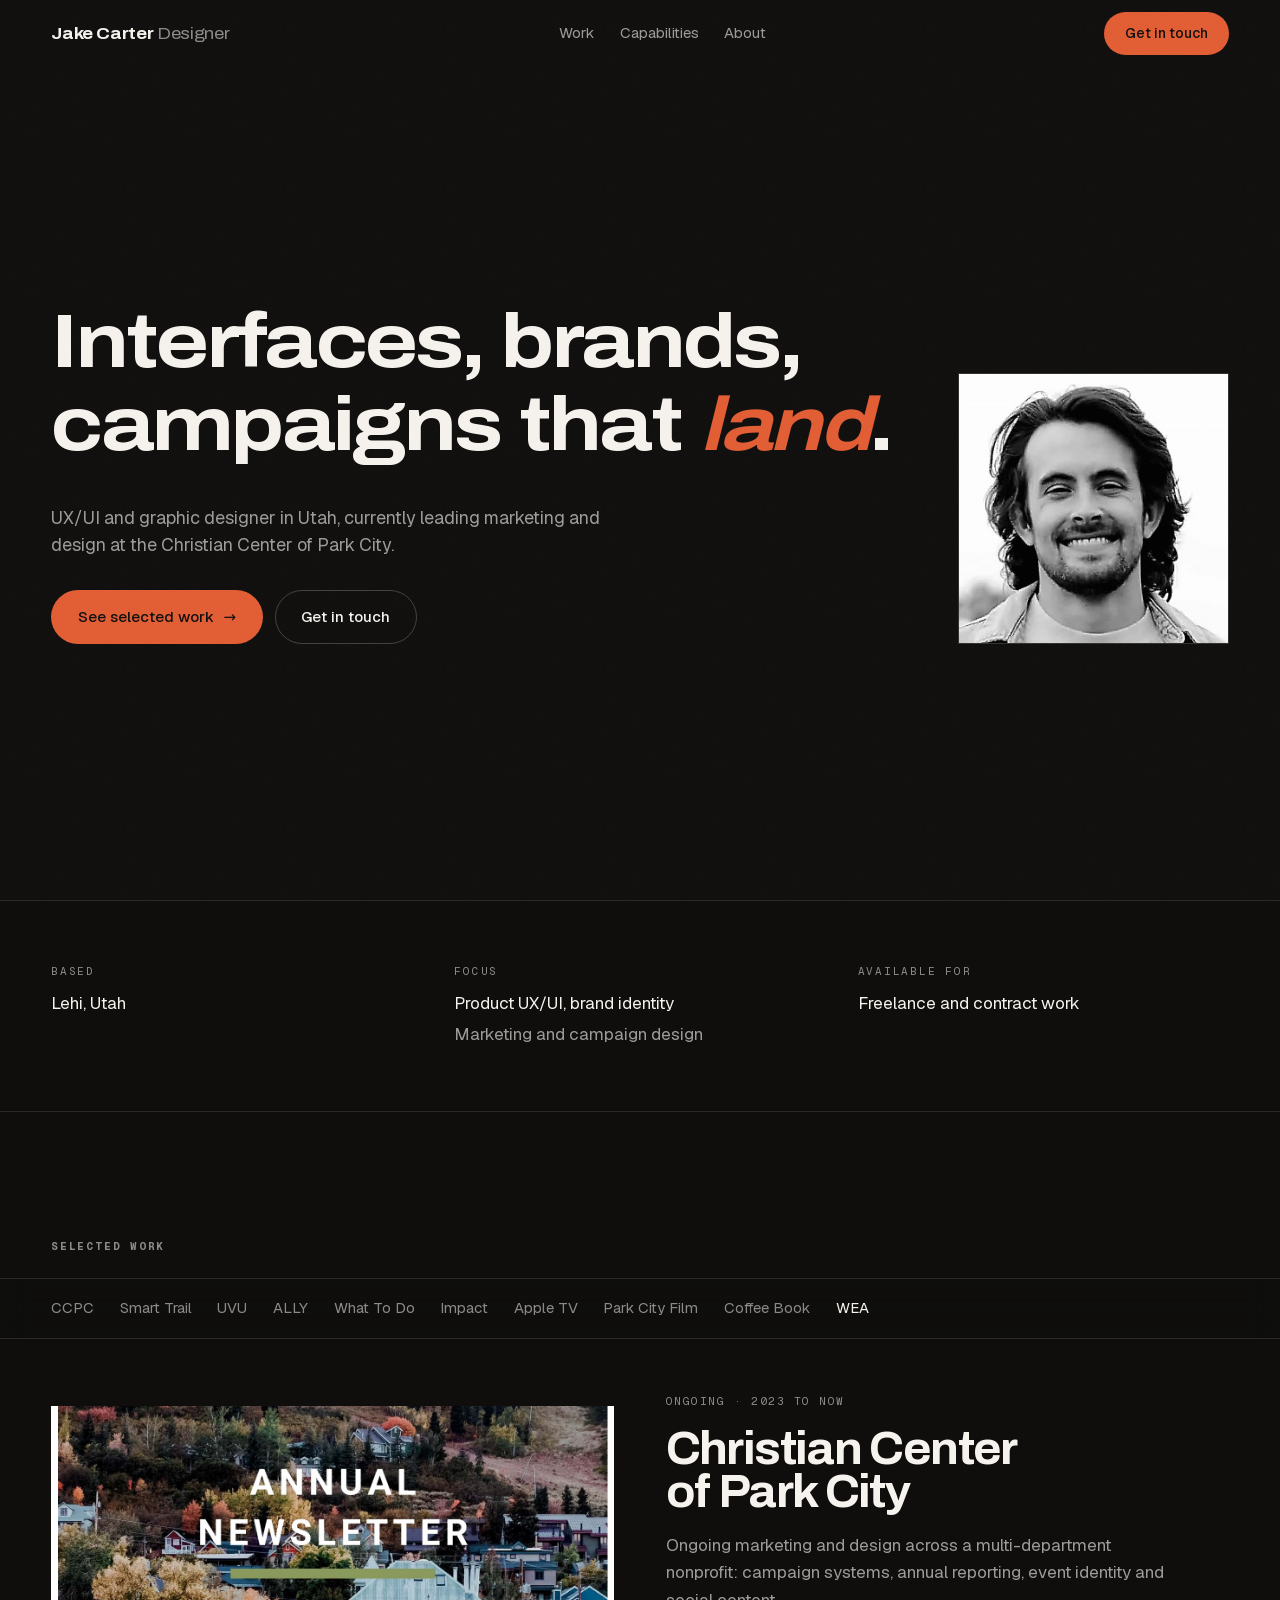
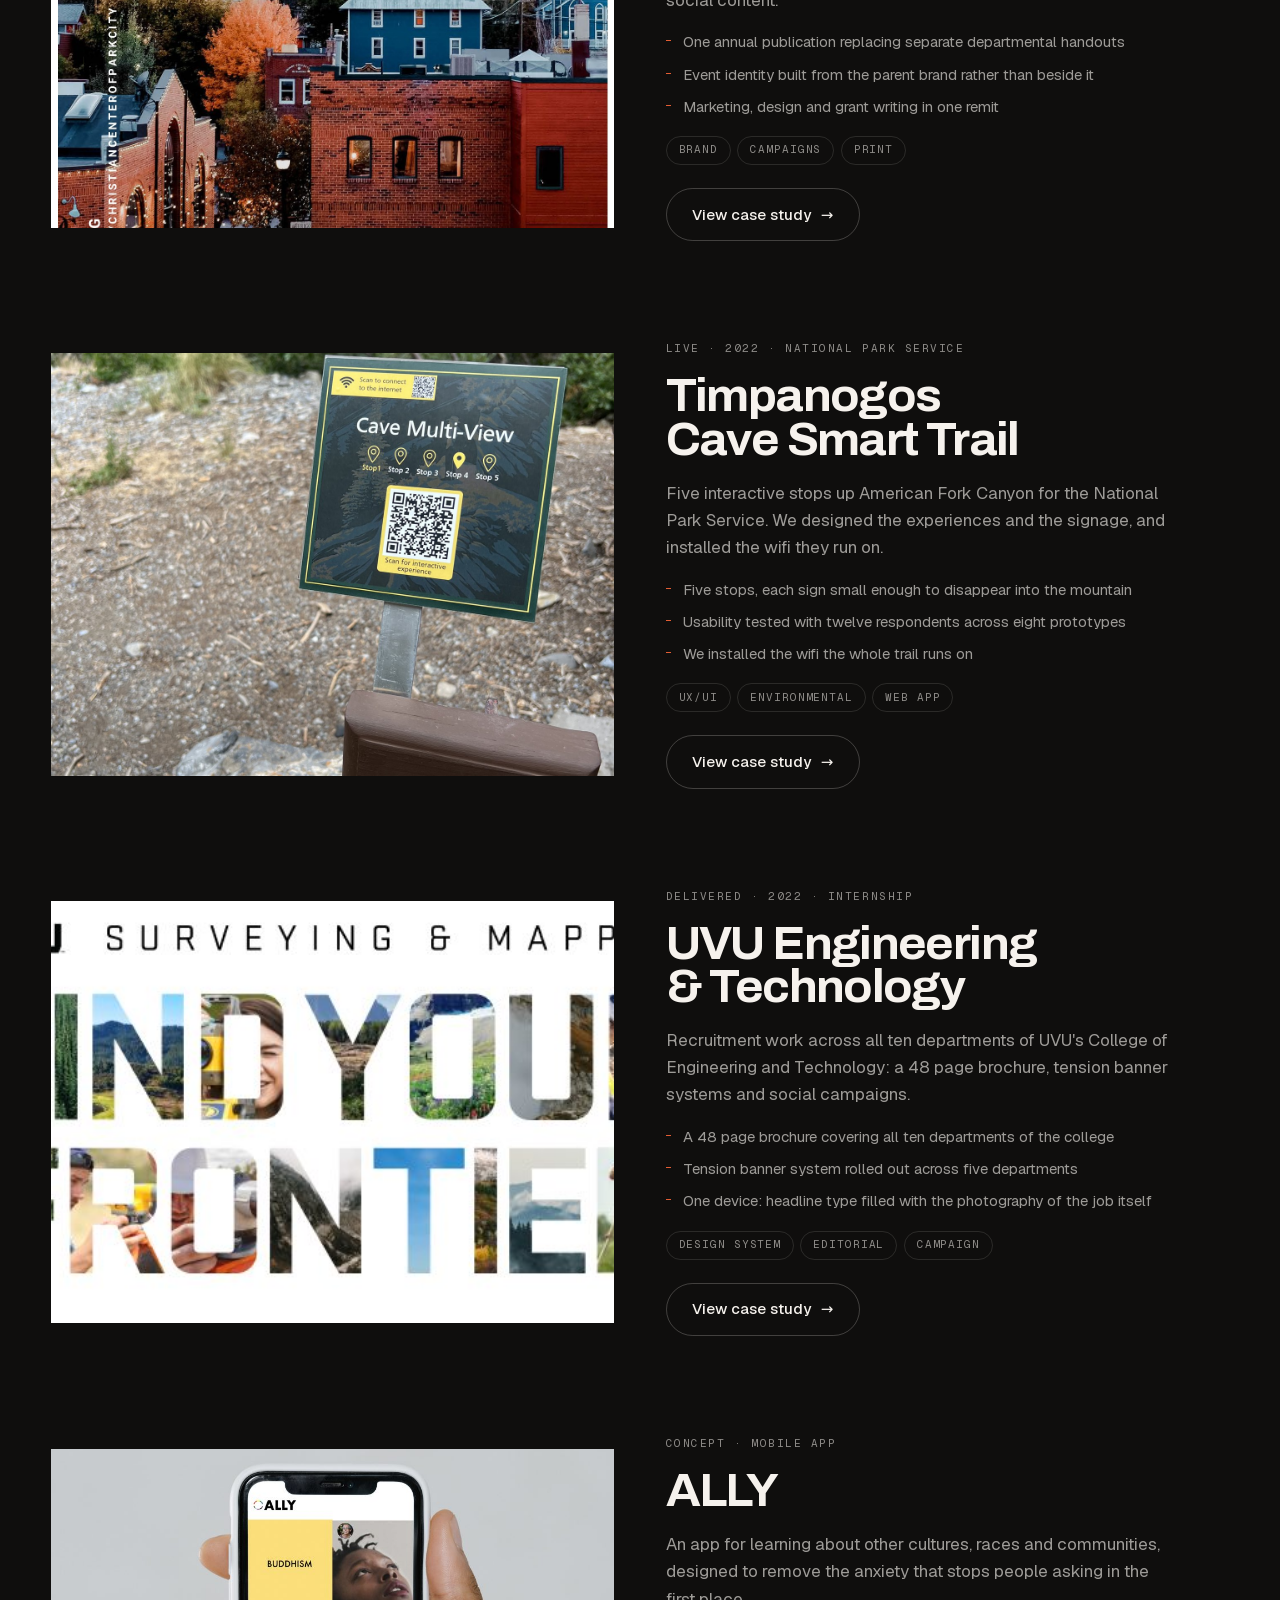
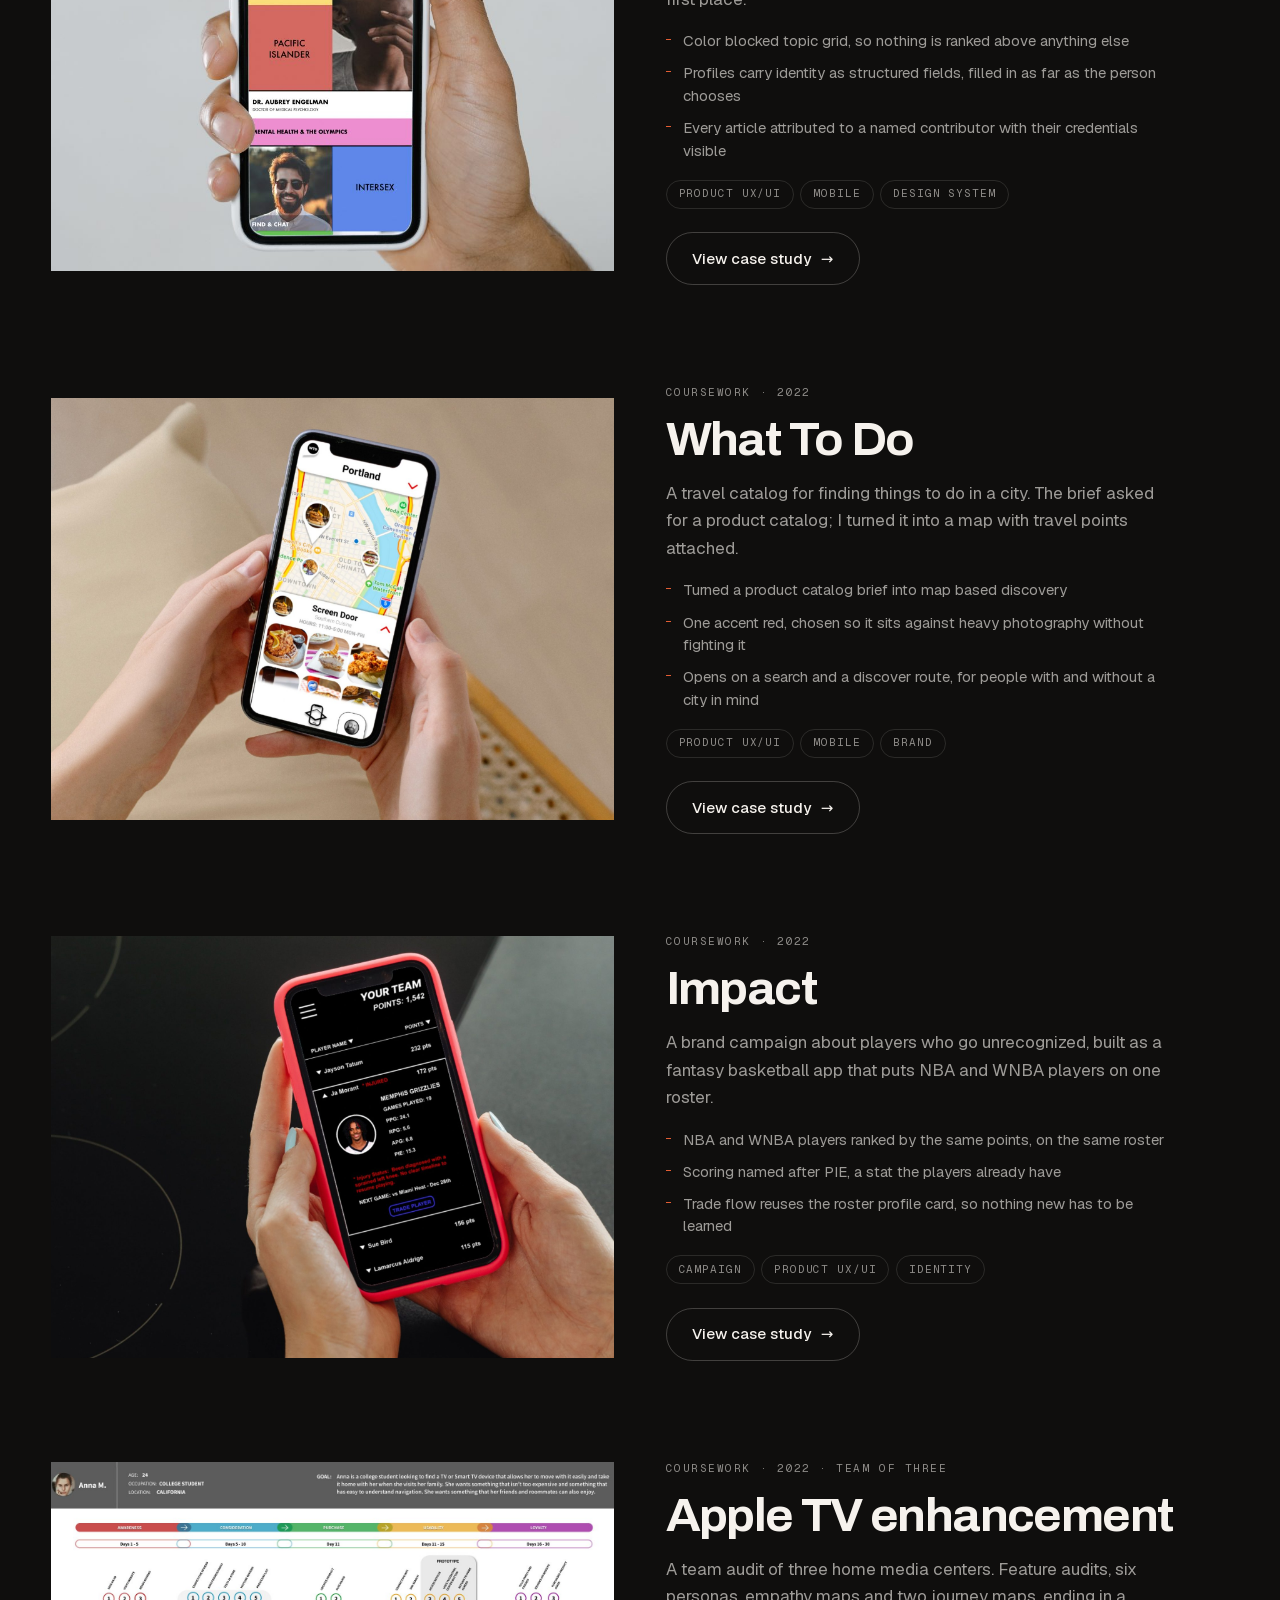
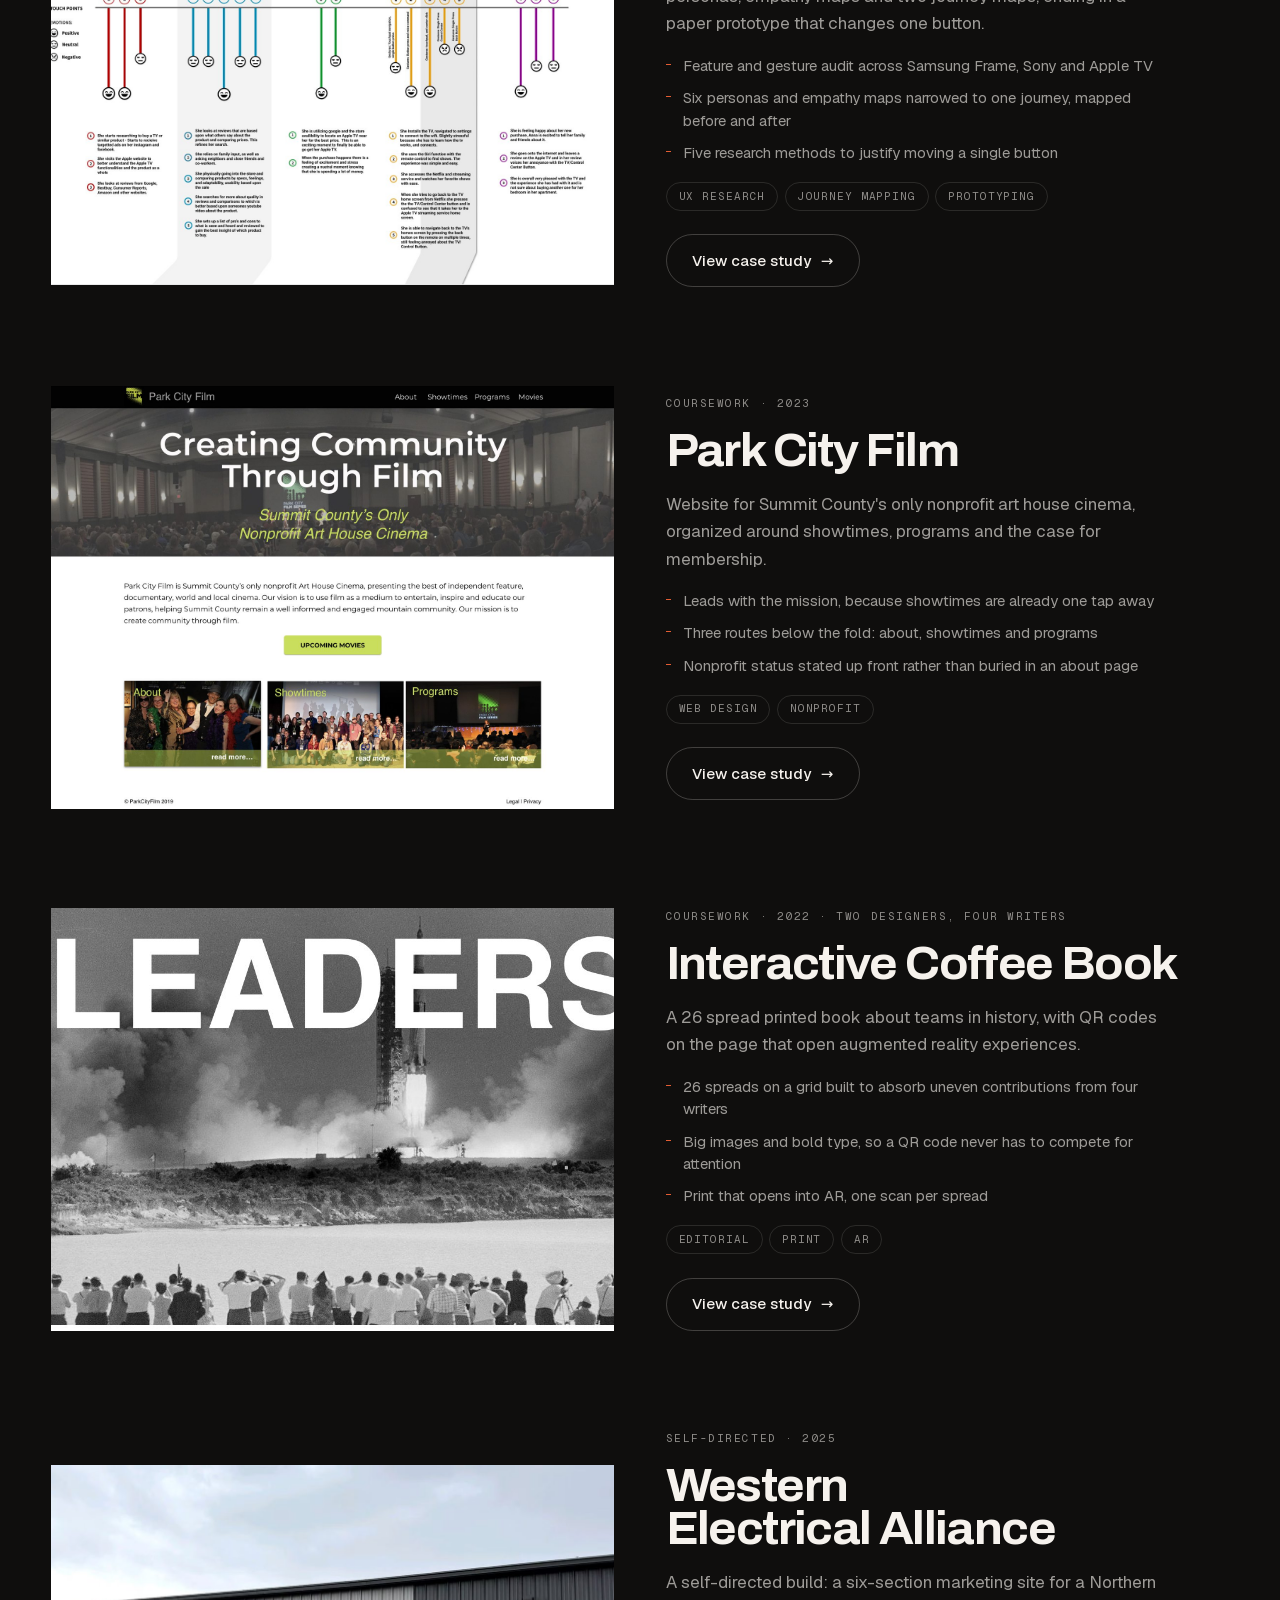
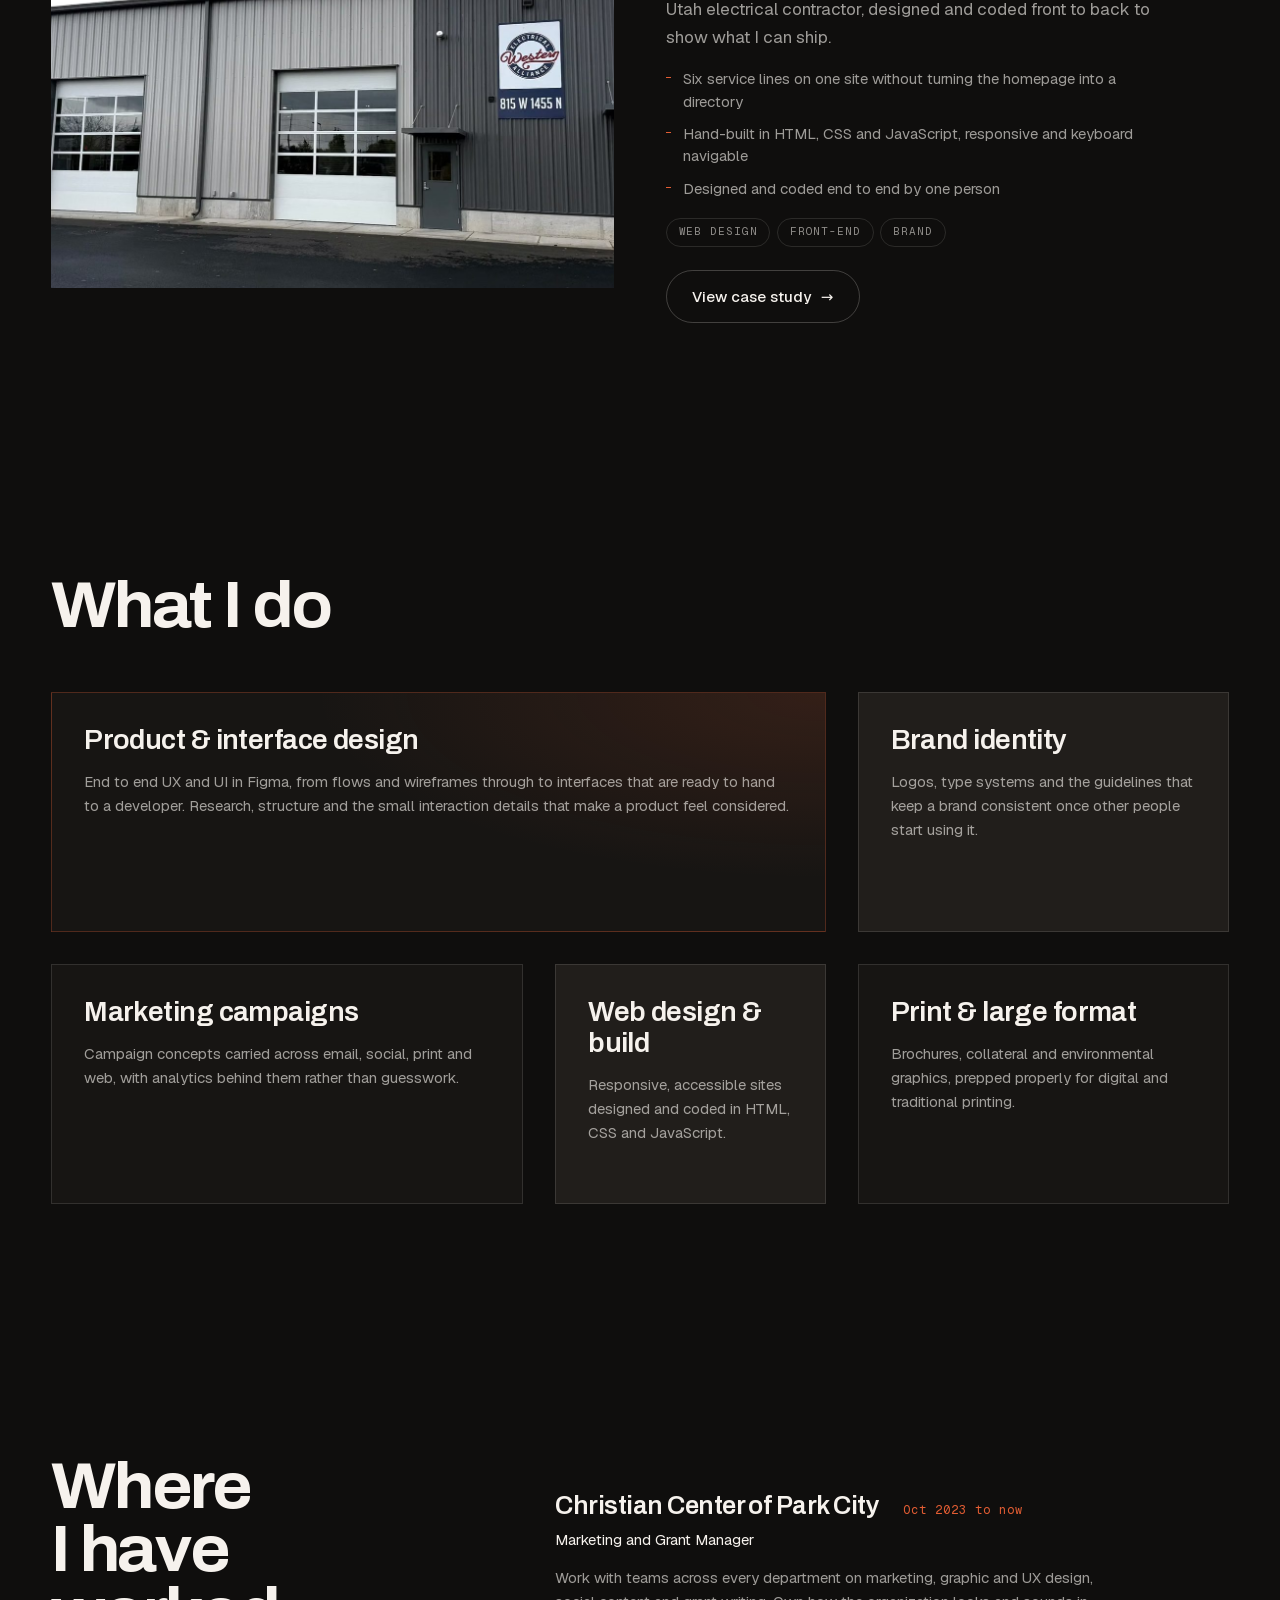
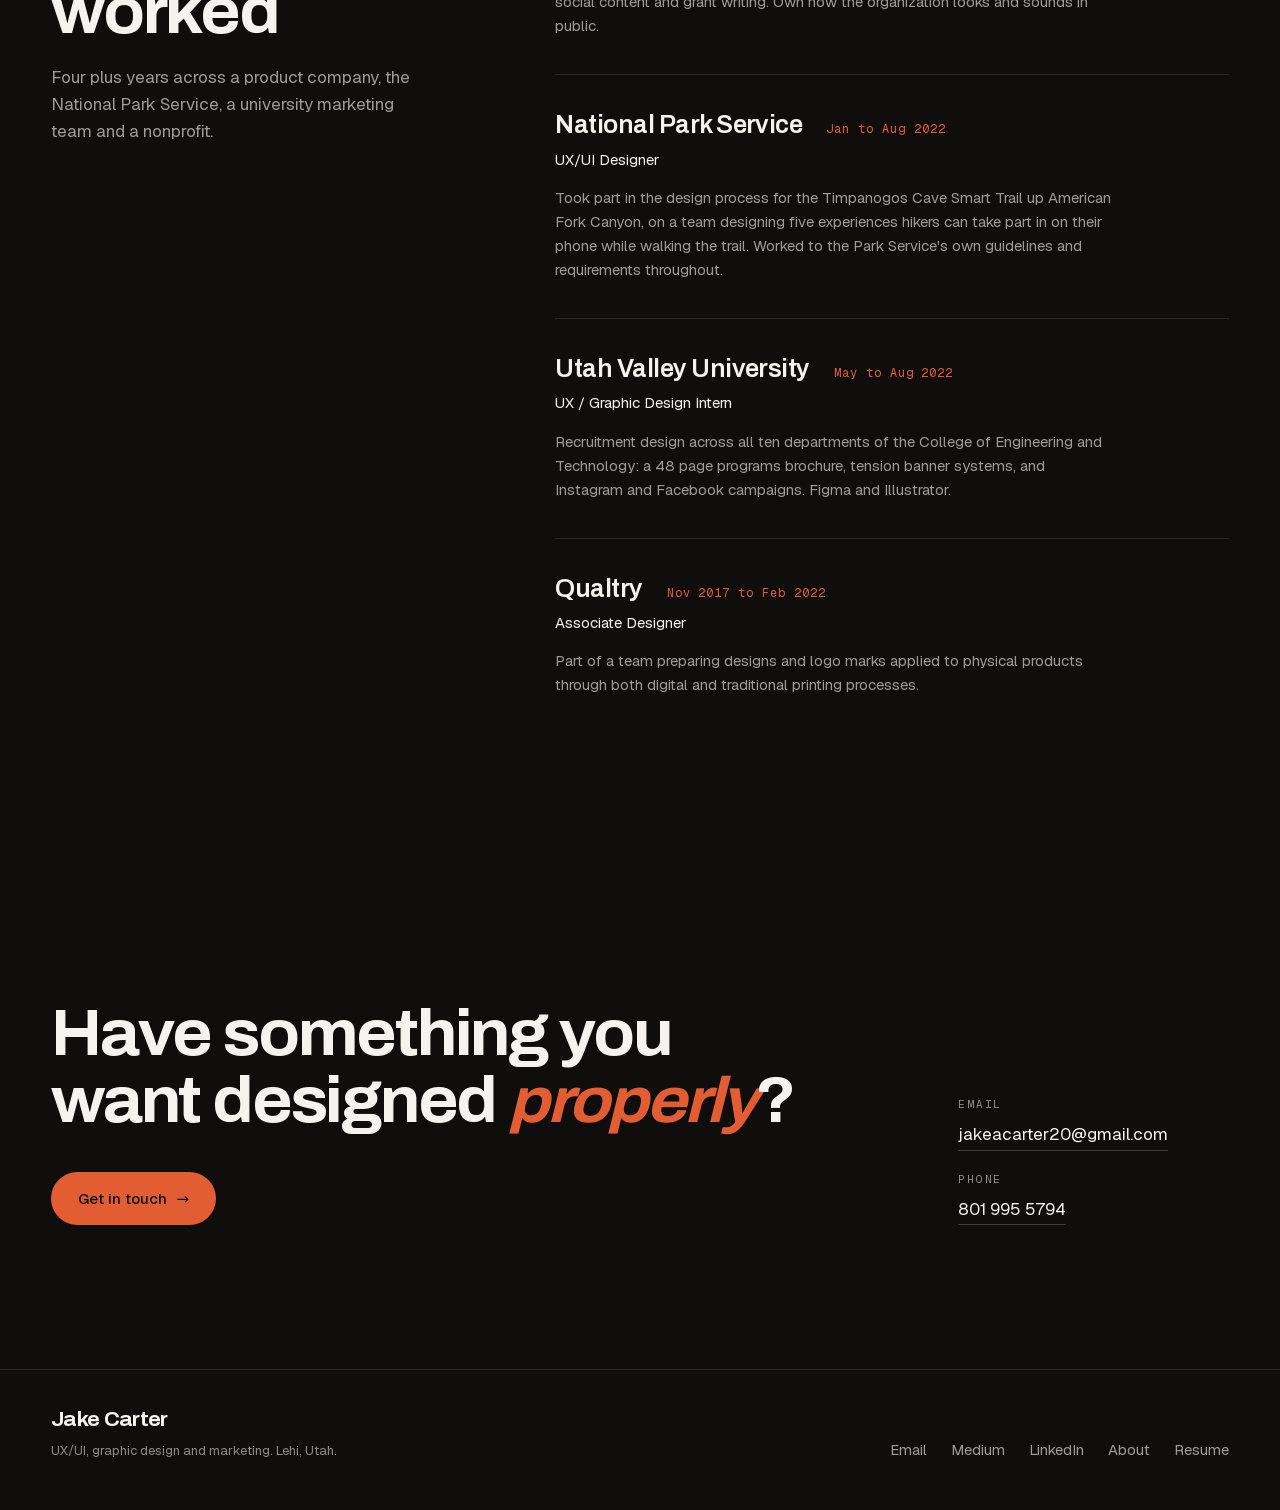
==== commit c605f7d5: "Lead Selected Work with Christian Center of Park City CCPC is the current role and the fullest case " ====
--- a/index.html
+++ b/index.html
@@ -116,9 +116,9 @@
     <div class="wnav-bar">
       <div class="shell">
         <nav class="wnav" aria-label="Jump to a project">
-            <a class="wnav__link" href="#p-smart-trail" aria-current="true">Smart Trail</a>
+            <a class="wnav__link" href="#p-christian-center-park-city" aria-current="true">CCPC</a>
+            <a class="wnav__link" href="#p-smart-trail">Smart Trail</a>
             <a class="wnav__link" href="#p-uvu-cet-marketing">UVU</a>
-            <a class="wnav__link" href="#p-christian-center-park-city">CCPC</a>
             <a class="wnav__link" href="#p-ally">ALLY</a>
             <a class="wnav__link" href="#p-what-to-do">What To Do</a>
             <a class="wnav__link" href="#p-impact">Impact</a>
@@ -132,6 +132,27 @@
 
     <div class="shell">
       <div class="wstack">
+        <article class="wpanel reveal" id="p-christian-center-park-city">
+          <div class="wpanel__media">
+            <img src="assets/work/ccpc-newsletter-2023.jpg" alt="Christian Center of Park City 2023 annual newsletter cover" loading="lazy" decoding="async">
+          </div>
+          <div class="wpanel__body">
+            <p class="wpanel__meta">Ongoing · 2023 to now</p>
+            <h3 class="display wpanel__title">Christian Center of Park City</h3>
+            <p class="wpanel__desc">Ongoing marketing and design across a multi-department nonprofit: campaign systems, annual reporting, event identity and social content.</p>
+            <ul class="wpanel__points">
+              <li>One annual publication replacing separate departmental handouts</li>
+              <li>Event identity built from the parent brand rather than beside it</li>
+              <li>Marketing, design and grant writing in one remit</li>
+            </ul>
+            <div class="project__tags">
+              <span class="tag">Brand</span>
+              <span class="tag">Campaigns</span>
+              <span class="tag">Print</span>
+            </div>
+            <a class="btn btn--ghost wpanel__cta" href="work/christian-center-park-city.html">View case study <span class="arrow" aria-hidden="true">&rarr;</span></a>
+          </div>
+        </article>
         <article class="wpanel reveal" id="p-smart-trail">
           <div class="wpanel__media">
             <img src="assets/work/trail-sign-installed.jpg" alt="A Timpanogos Cave Smart Trail sign installed on the trail, mounted low against the rock" loading="lazy" decoding="async">
@@ -172,27 +193,6 @@
               <span class="tag">Campaign</span>
             </div>
             <a class="btn btn--ghost wpanel__cta" href="work/uvu-cet-marketing.html">View case study <span class="arrow" aria-hidden="true">&rarr;</span></a>
-          </div>
-        </article>
-        <article class="wpanel reveal" id="p-christian-center-park-city">
-          <div class="wpanel__media">
-            <img src="assets/work/ccpc-newsletter-2023.jpg" alt="Christian Center of Park City 2023 annual newsletter cover" loading="lazy" decoding="async">
-          </div>
-          <div class="wpanel__body">
-            <p class="wpanel__meta">Ongoing · 2023 to now</p>
-            <h3 class="display wpanel__title">Christian Center of Park City</h3>
-            <p class="wpanel__desc">Ongoing marketing and design across a multi-department nonprofit: campaign systems, annual reporting, event identity and social content.</p>
-            <ul class="wpanel__points">
-              <li>One annual publication replacing separate departmental handouts</li>
-              <li>Event identity built from the parent brand rather than beside it</li>
-              <li>Marketing, design and grant writing in one remit</li>
-            </ul>
-            <div class="project__tags">
-              <span class="tag">Brand</span>
-              <span class="tag">Campaigns</span>
-              <span class="tag">Print</span>
-            </div>
-            <a class="btn btn--ghost wpanel__cta" href="work/christian-center-park-city.html">View case study <span class="arrow" aria-hidden="true">&rarr;</span></a>
           </div>
         </article>
         <article class="wpanel reveal" id="p-ally">
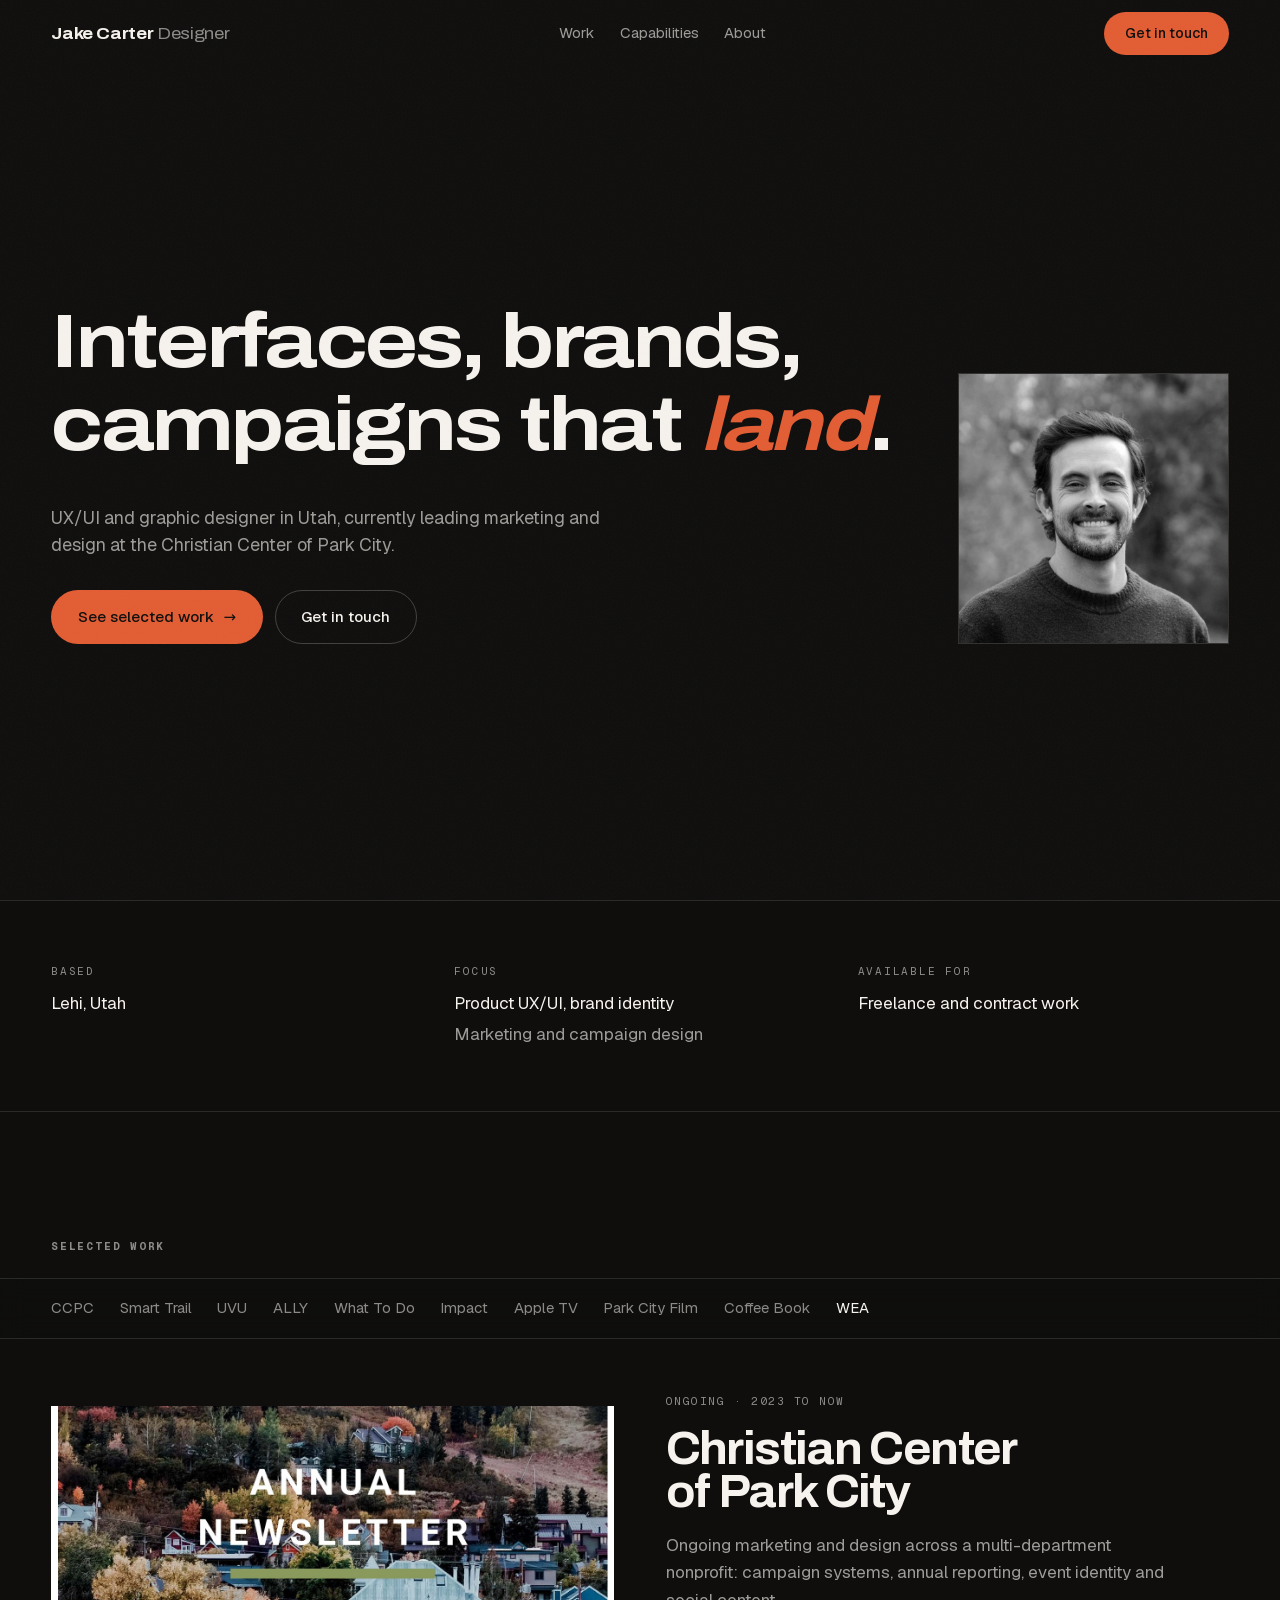
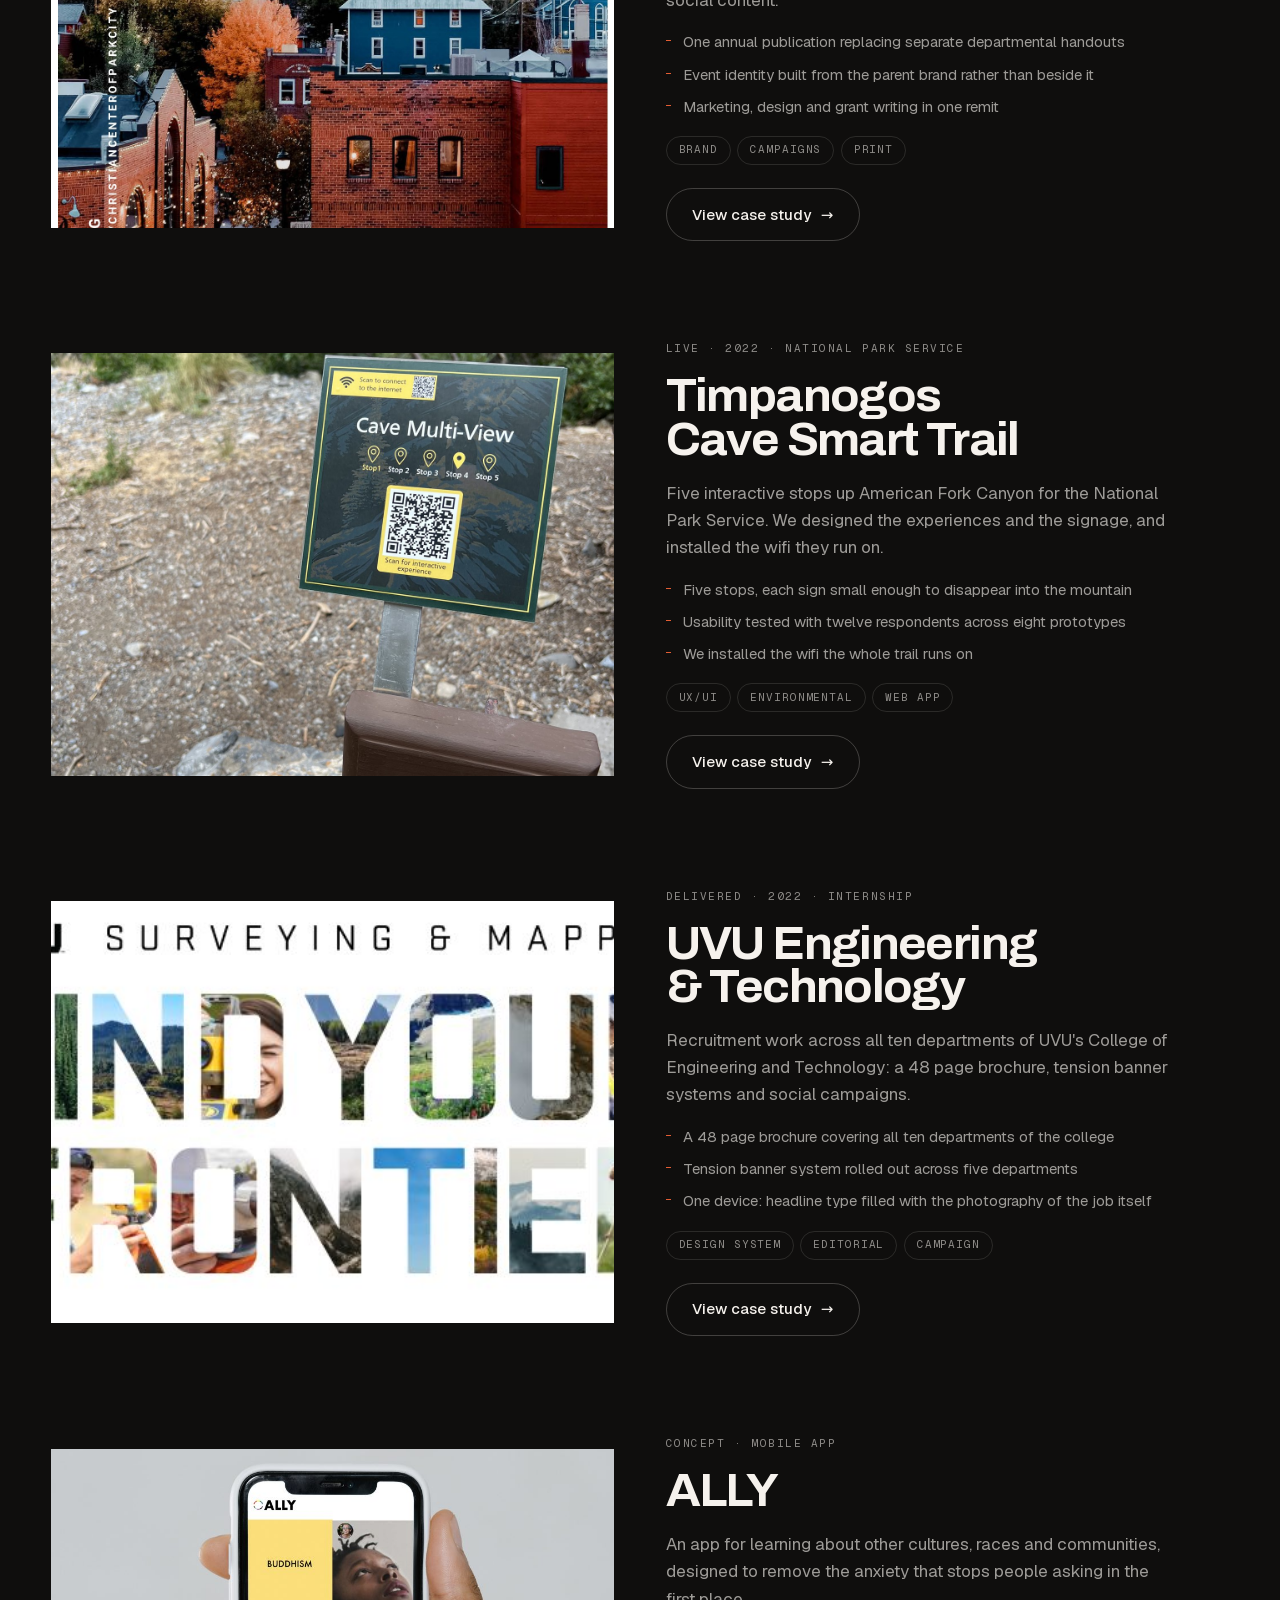
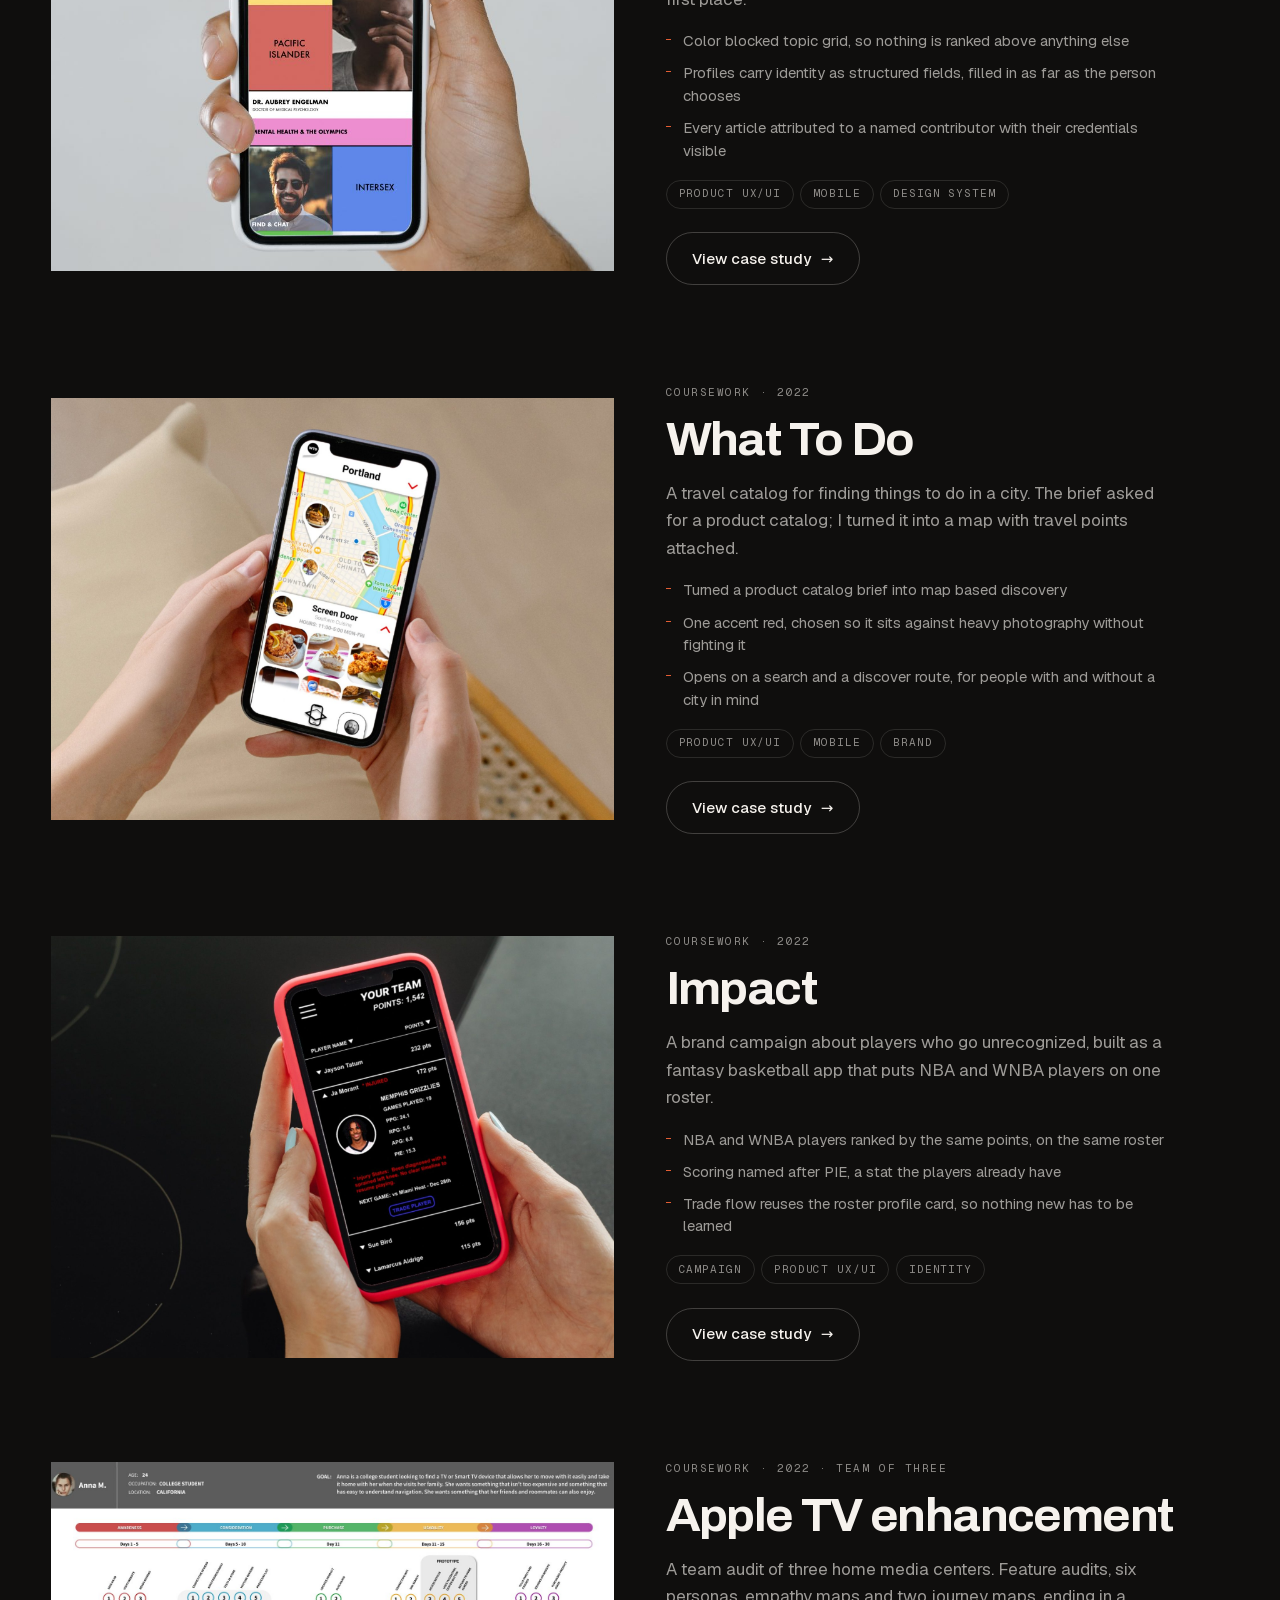
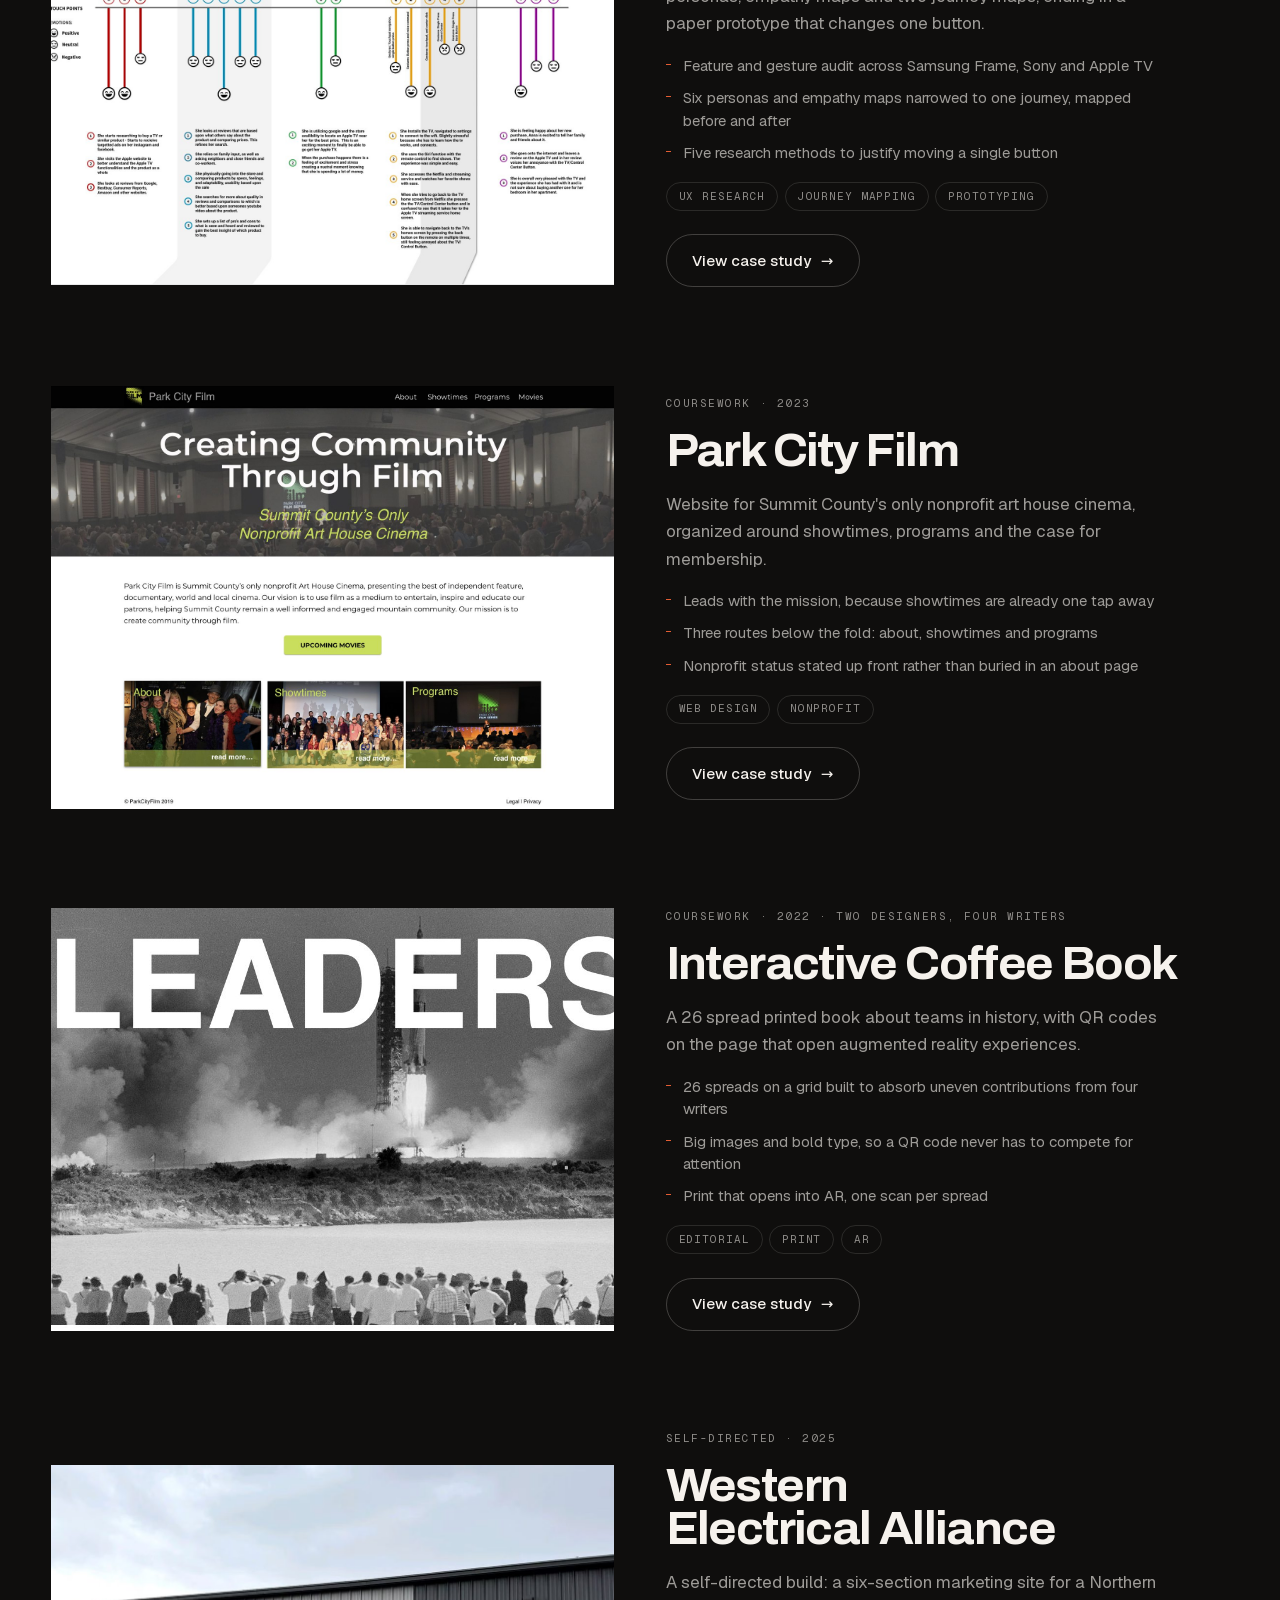
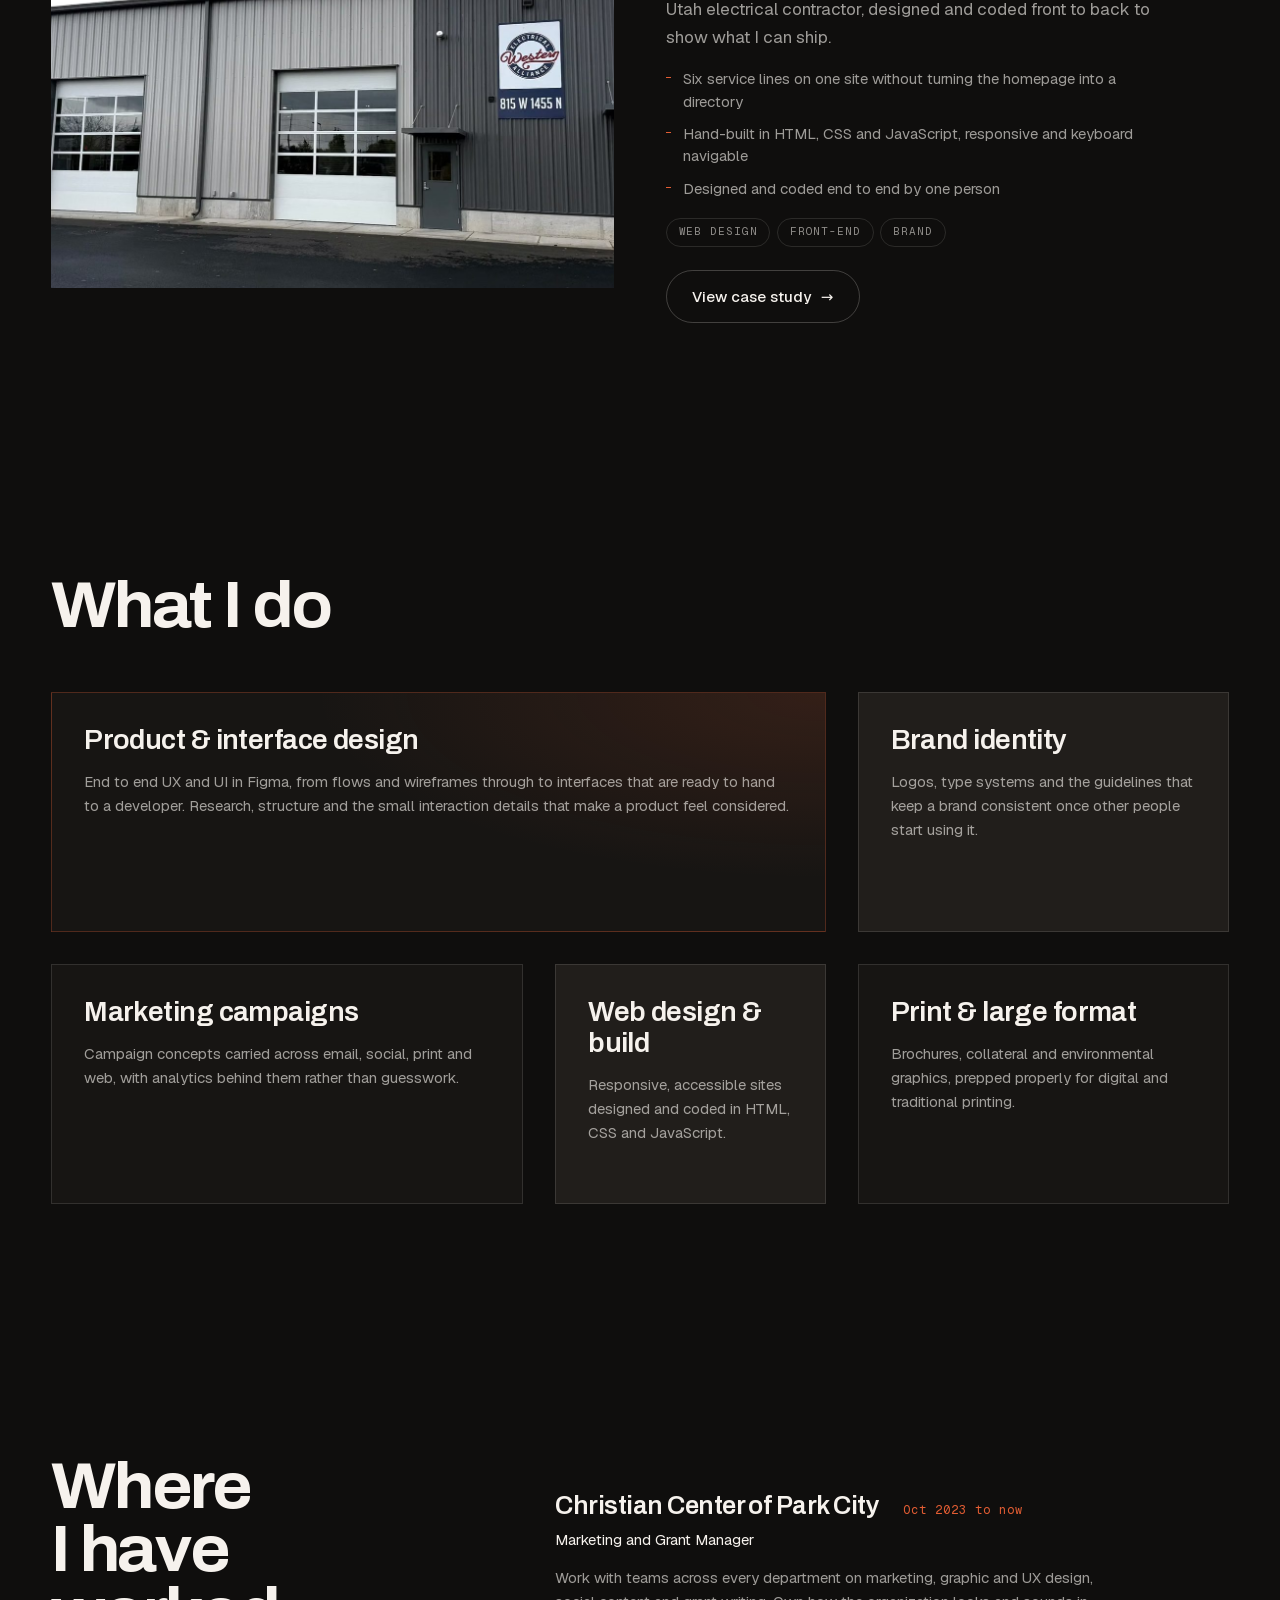
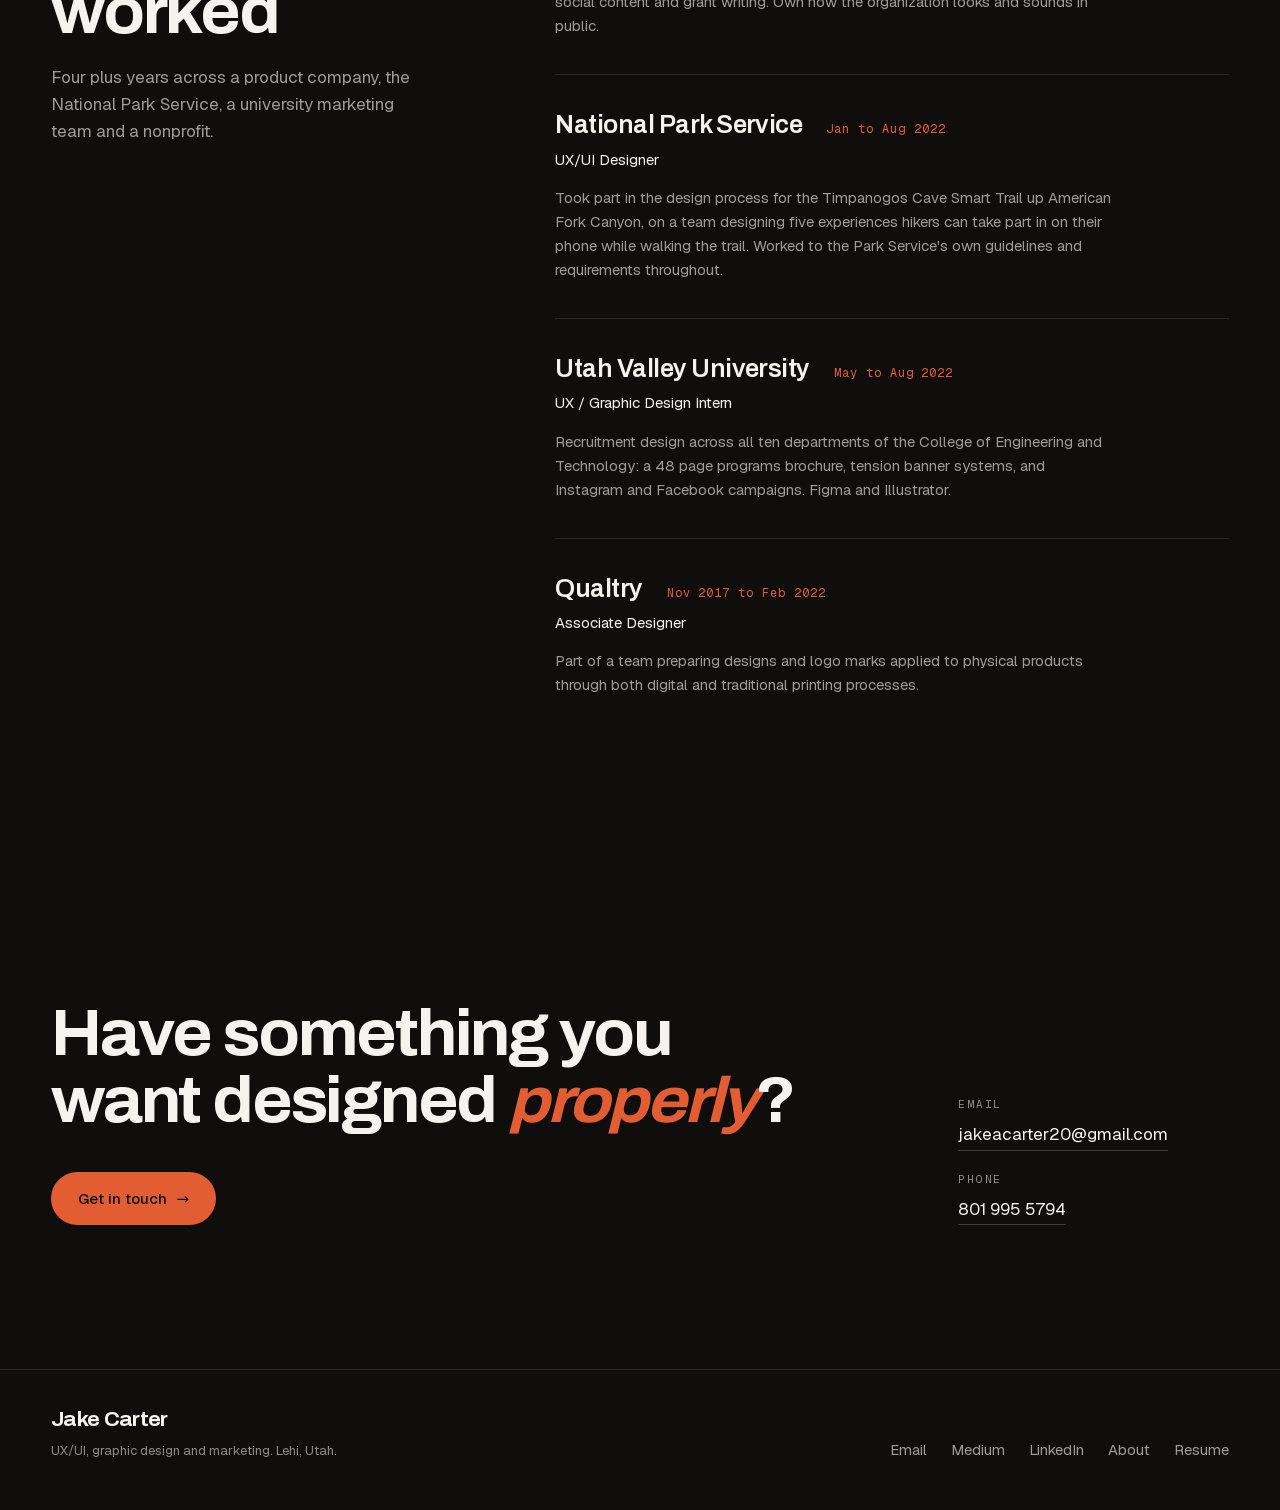
==== commit cd187e2f: "New headshot, black and white, and a rebuilt share card Replaces the portrait with the new photo, cr" ====
--- a/index.html
+++ b/index.html
@@ -75,8 +75,6 @@
         </div>
 
         <figure class="hero__figure reveal" style="--d:620ms;margin:0">
-          <!-- TODO Jake: drop a portrait at assets/img/portrait.jpg, 1000x1250 or larger.
-               If the file is absent the designed panel below shows instead. -->
           <div class="media" style="--ratio:100%">
             <div class="media__slot"><span class="mark">JC</span></div>
             <img src="assets/img/portrait.jpg" alt="Jake Carter" loading="eager">
@@ -507,7 +505,6 @@
         <p class="foot__note">UX/UI, graphic design and marketing. Lehi, Utah.</p>
       </div>
       <nav class="foot__right" aria-label="Footer">
-        <!-- TODO Jake: send me your LinkedIn, Behance/Dribbble and Medium URLs and I will add them here. -->
         <a href="mailto:jakeacarter20@gmail.com">Email</a>
         <a href="https://jakeacarter20.medium.com" target="_blank" rel="noopener">Medium</a>
         <a href="https://www.linkedin.com/in/jake-carter-57657b15a/" target="_blank" rel="noopener">LinkedIn</a>
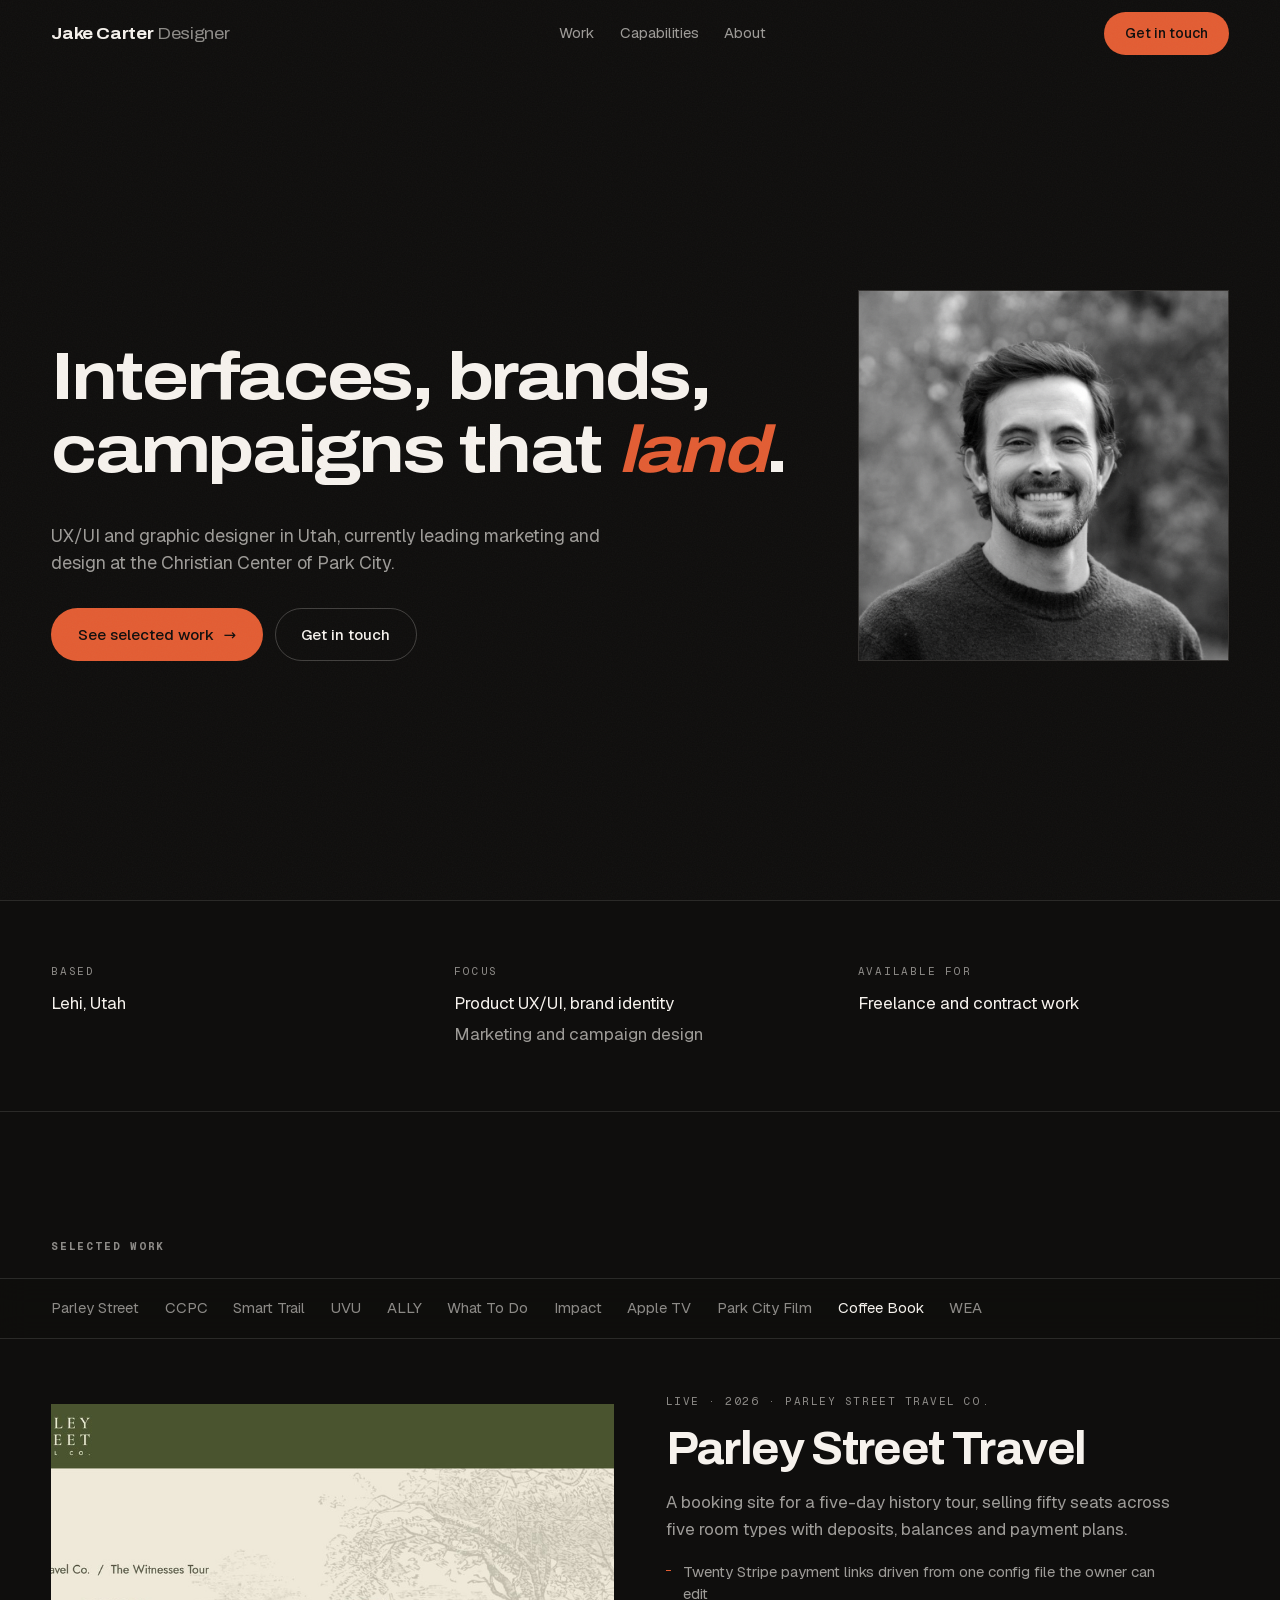
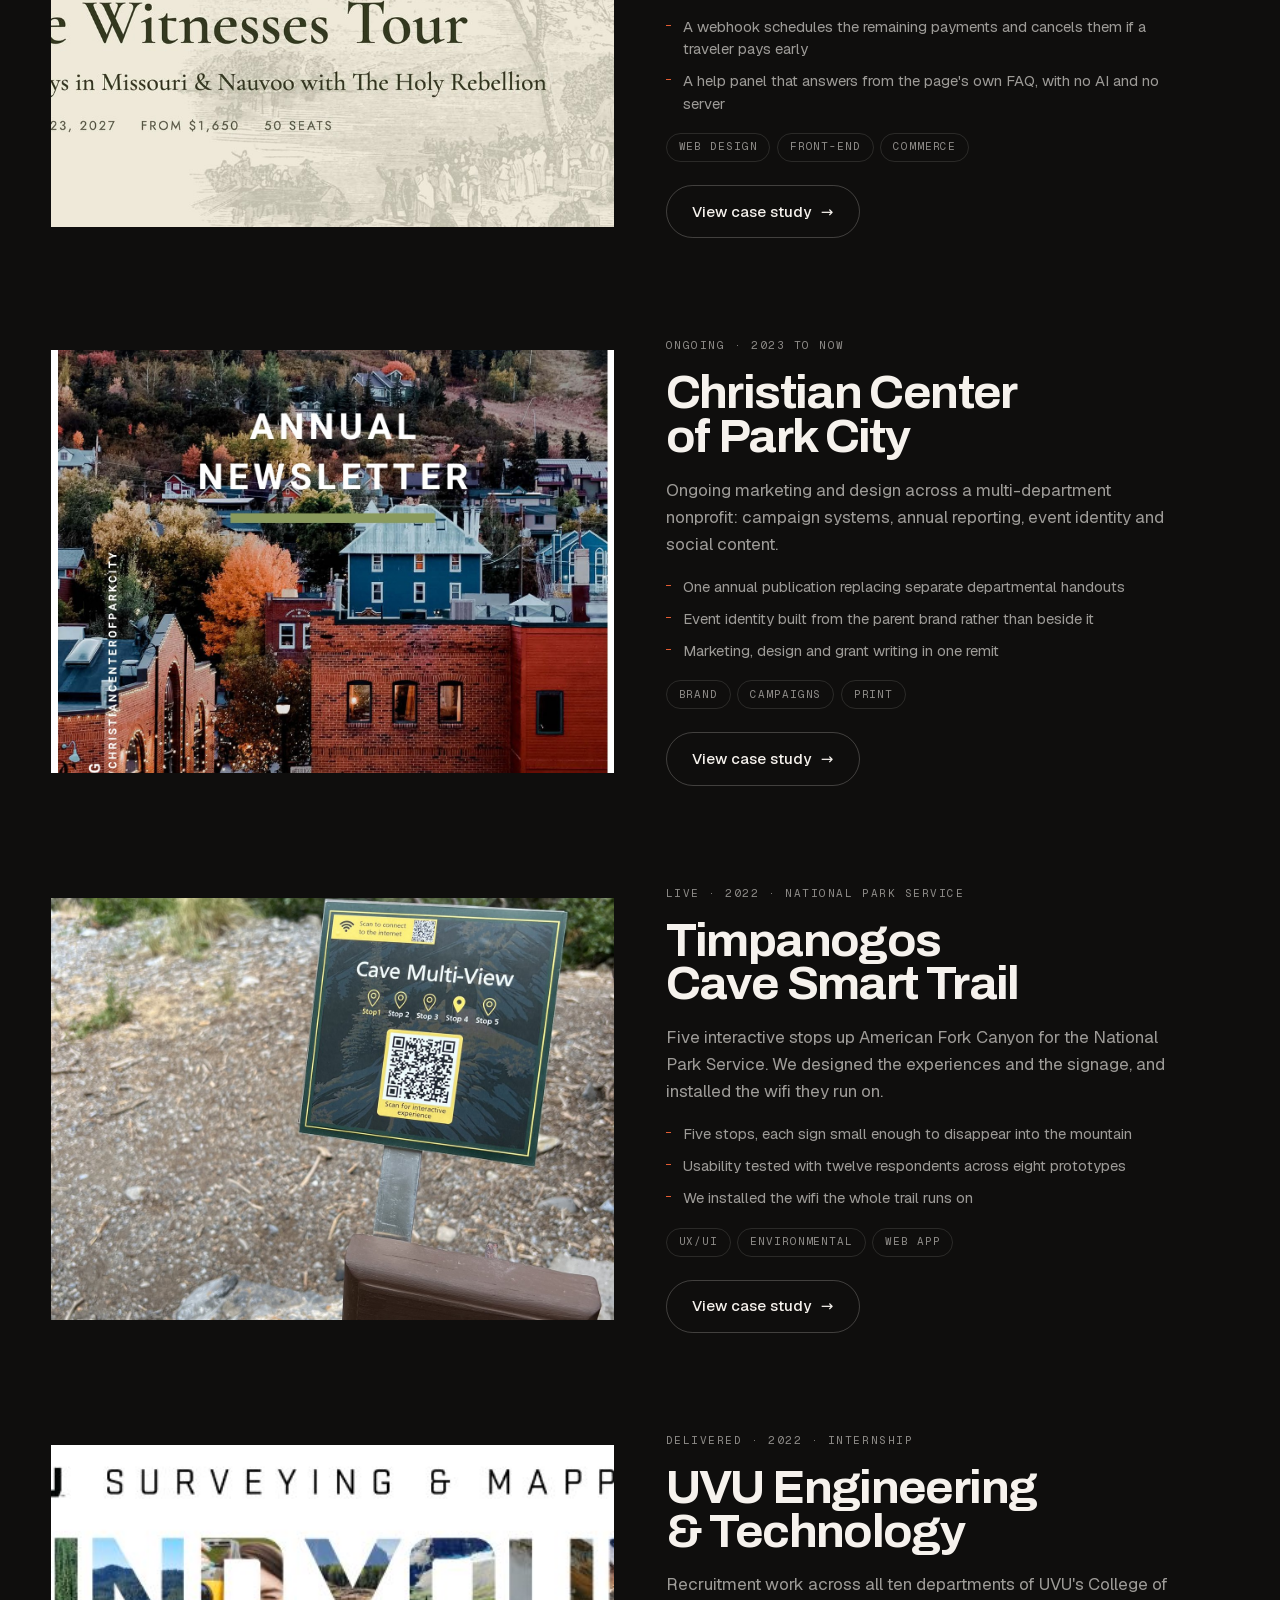
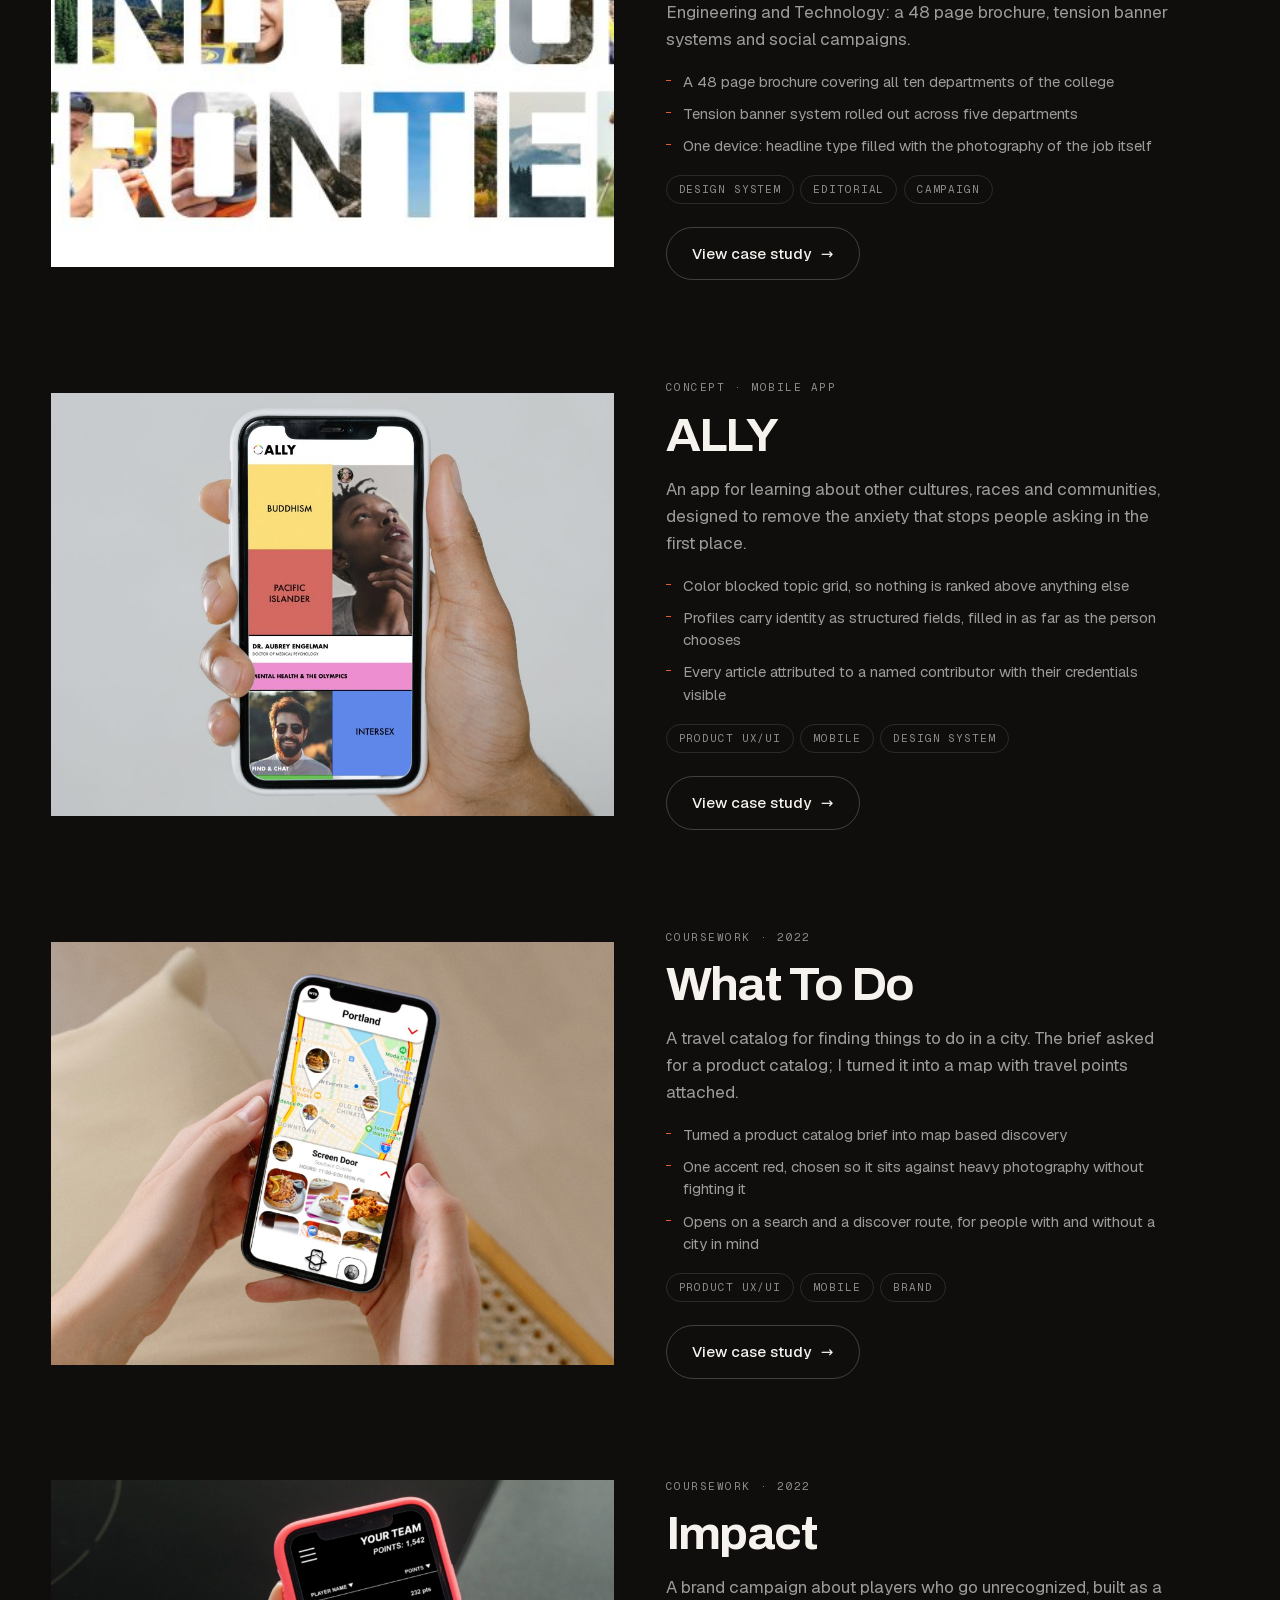
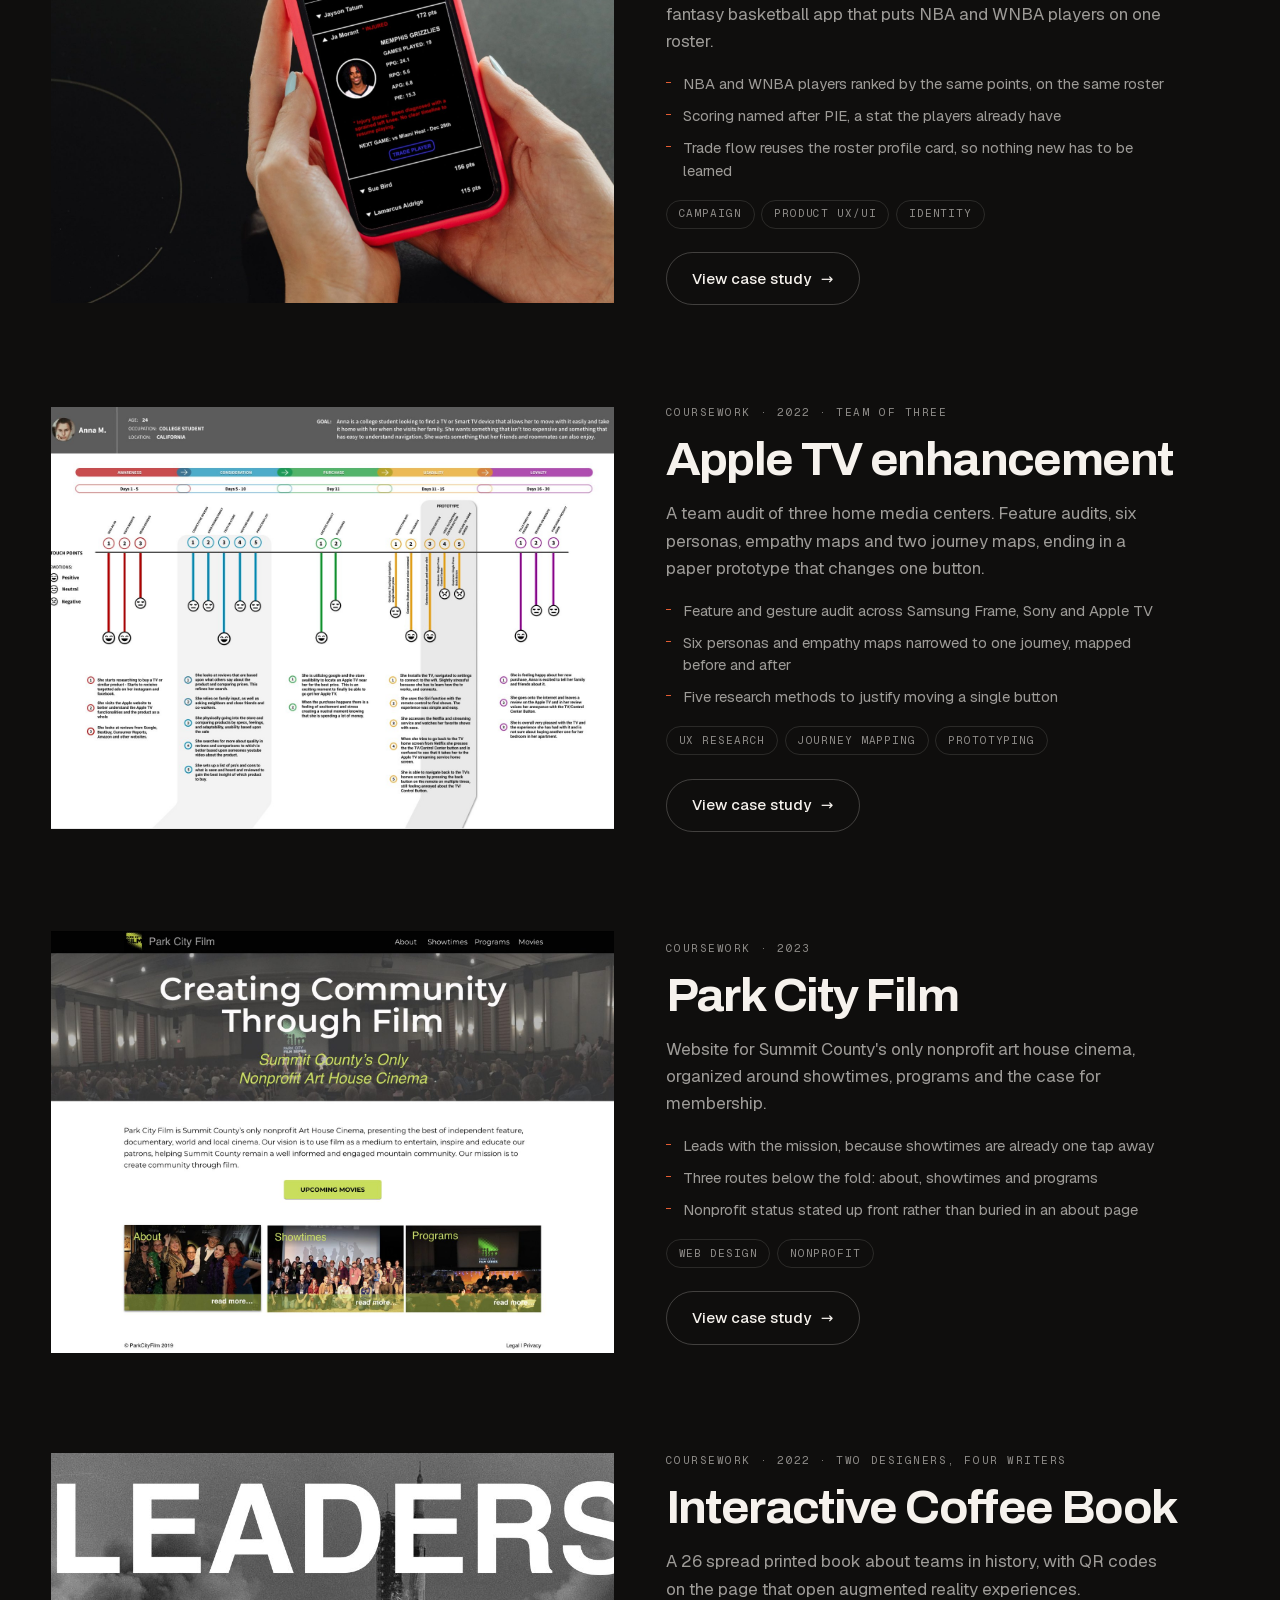
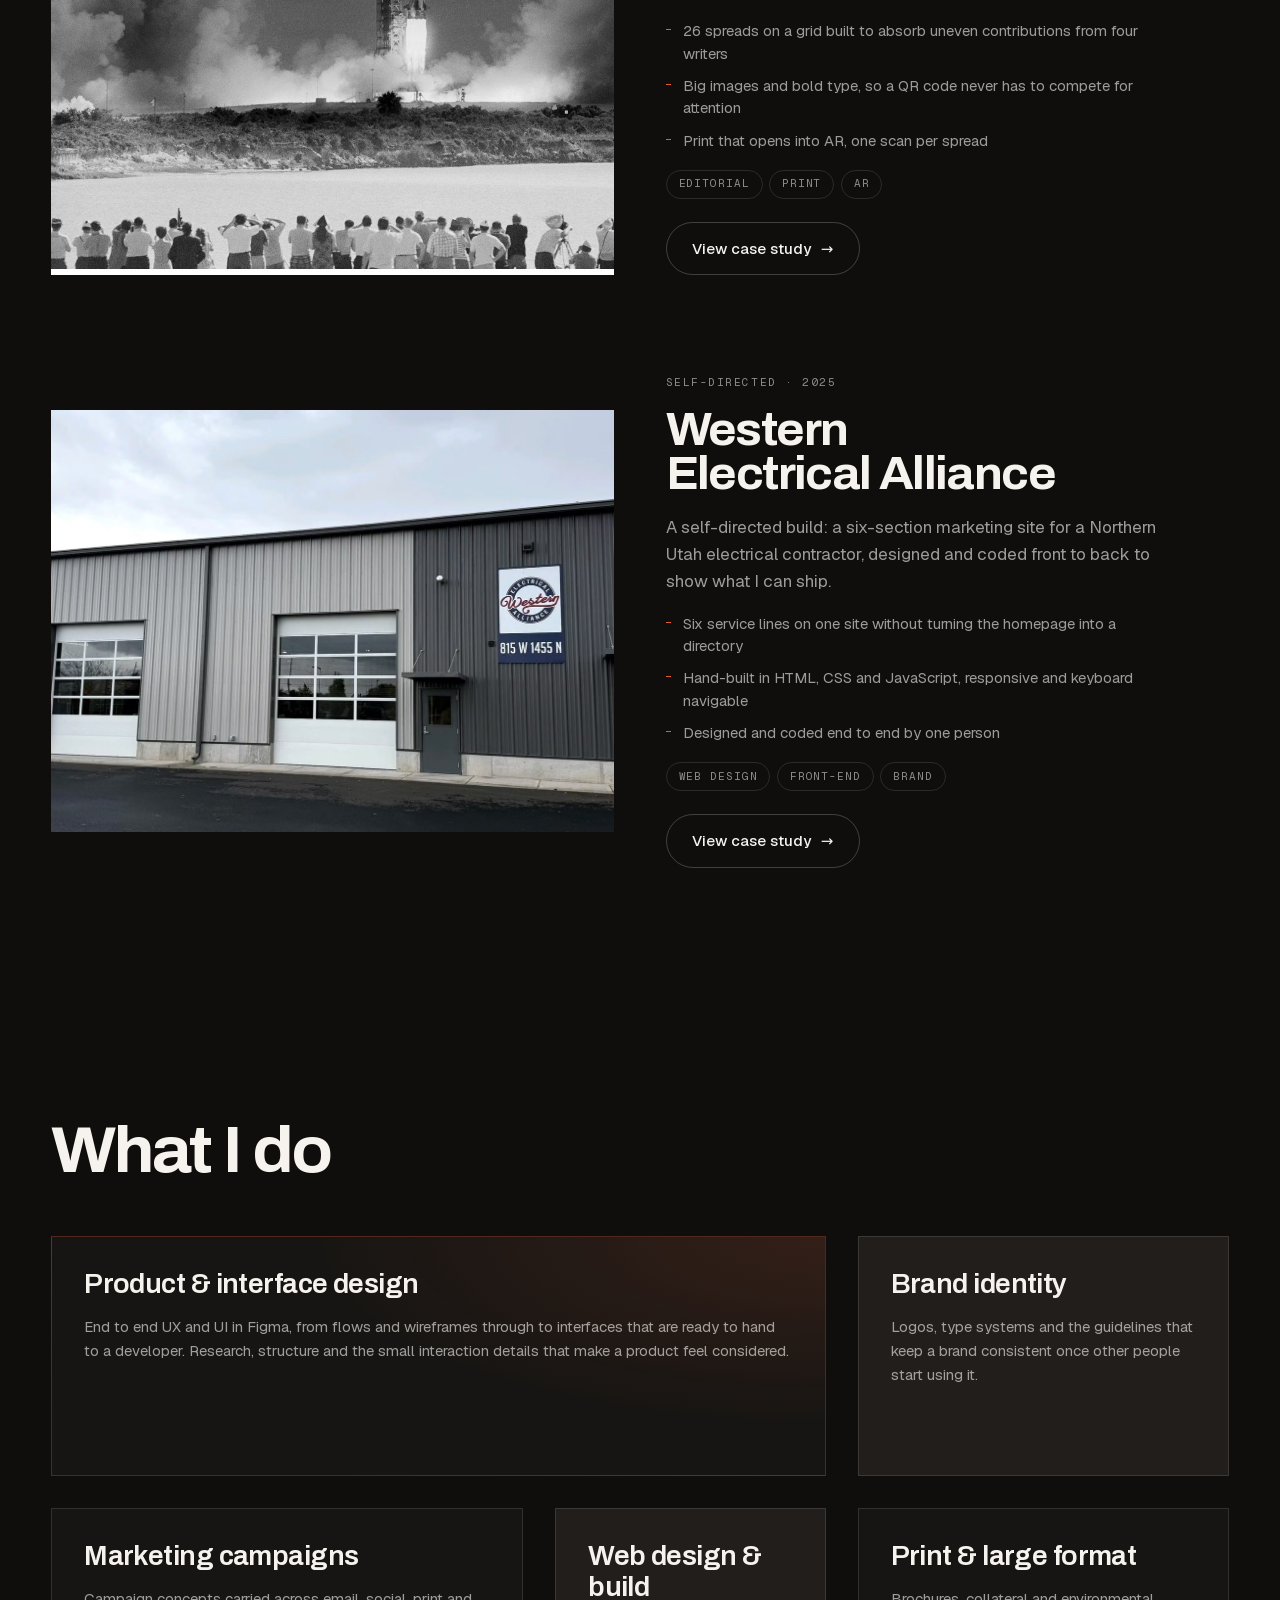
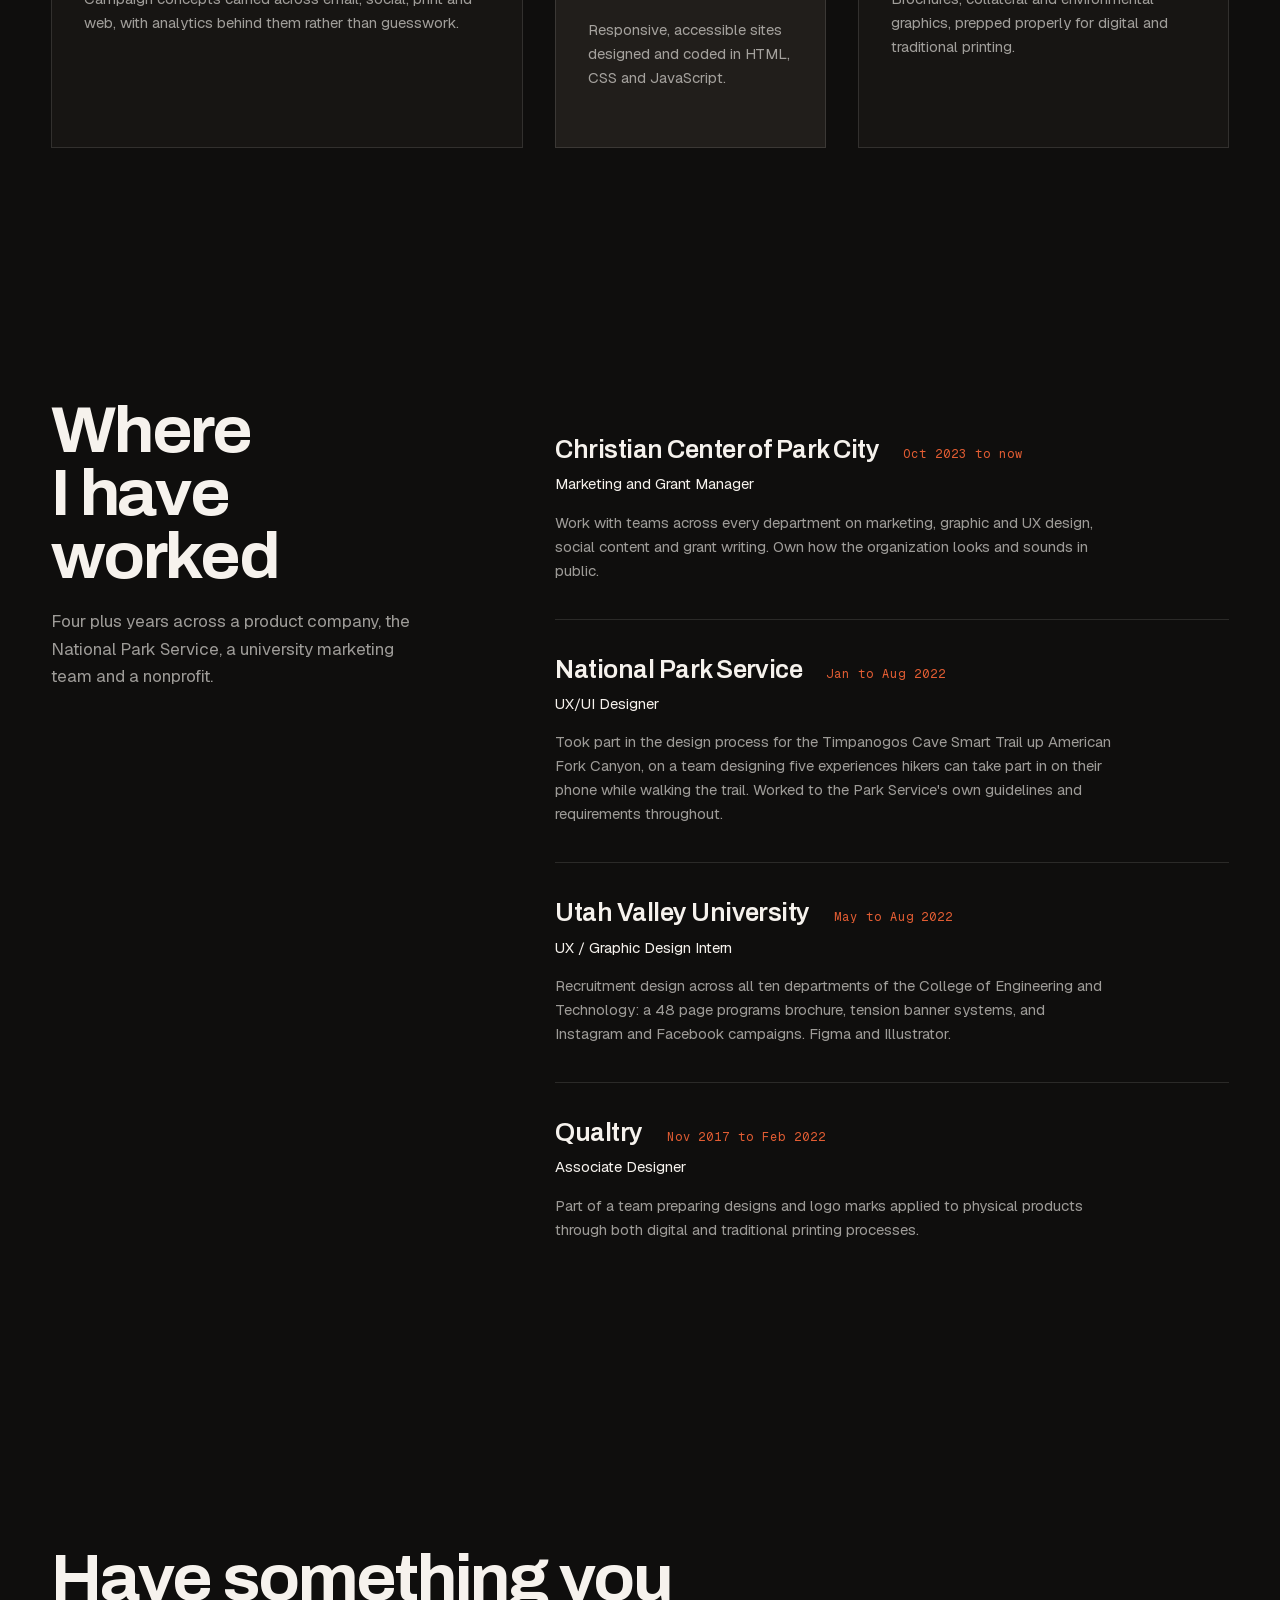
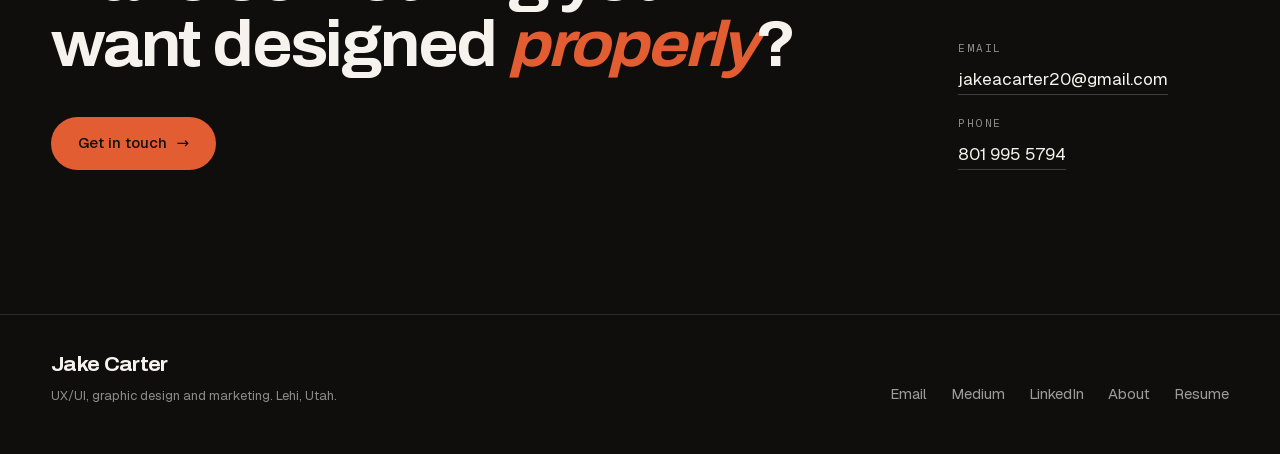
==== commit e0737a5a: "Add Parley Street Travel Co. to Selected Work Leads the section: it is the newest live client build " ====
--- a/index.html
+++ b/index.html
@@ -114,7 +114,8 @@
     <div class="wnav-bar">
       <div class="shell">
         <nav class="wnav" aria-label="Jump to a project">
-            <a class="wnav__link" href="#p-christian-center-park-city" aria-current="true">CCPC</a>
+            <a class="wnav__link" href="#p-parley-street-travel" aria-current="true">Parley Street</a>
+            <a class="wnav__link" href="#p-christian-center-park-city">CCPC</a>
             <a class="wnav__link" href="#p-smart-trail">Smart Trail</a>
             <a class="wnav__link" href="#p-uvu-cet-marketing">UVU</a>
             <a class="wnav__link" href="#p-ally">ALLY</a>
@@ -130,6 +131,27 @@
 
     <div class="shell">
       <div class="wstack">
+        <article class="wpanel reveal" id="p-parley-street-travel">
+          <div class="wpanel__media">
+            <img src="assets/work/parley-street-hero.jpg" alt="The Witnesses Tour homepage, the title set over a faded 1854 engraving of the Mississippi crossing" loading="eager" decoding="async">
+          </div>
+          <div class="wpanel__body">
+            <p class="wpanel__meta">Live &middot; 2026 &middot; Parley Street Travel Co.</p>
+            <h3 class="display wpanel__title">Parley Street Travel</h3>
+            <p class="wpanel__desc">A booking site for a five-day history tour, selling fifty seats across five room types with deposits, balances and payment plans.</p>
+            <ul class="wpanel__points">
+              <li>Twenty Stripe payment links driven from one config file the owner can edit</li>
+              <li>A webhook schedules the remaining payments and cancels them if a traveler pays early</li>
+              <li>A help panel that answers from the page's own FAQ, with no AI and no server</li>
+            </ul>
+            <div class="project__tags">
+              <span class="tag">Web design</span>
+              <span class="tag">Front-end</span>
+              <span class="tag">Commerce</span>
+            </div>
+            <a class="btn btn--ghost wpanel__cta" href="work/parley-street-travel.html">View case study <span class="arrow" aria-hidden="true">&rarr;</span></a>
+          </div>
+        </article>
         <article class="wpanel reveal" id="p-christian-center-park-city">
           <div class="wpanel__media">
             <img src="assets/work/ccpc-newsletter-2023.jpg" alt="Christian Center of Park City 2023 annual newsletter cover" loading="lazy" decoding="async">
--- a/css/site.css
+++ b/css/site.css
@@ -114,10 +114,12 @@
   margin: 0;
 }
 
-/* Sized so the two headline lines never wrap inside the copy column.
-   Raising this without re-measuring will push the CTAs below the fold. */
+/* Sized so the two headline lines never wrap inside the copy column, which is
+   now eight columns rather than nine. Measured headroom on the longer line is
+   at least 35px from 1025 to 1920. Raising either number without
+   re-measuring wraps the headline to three lines. */
 .d-hero {
-  font-size: clamp(2.25rem, 5.9vw, 5.25rem);
+  font-size: clamp(2.25rem, 5.15vw, 4.6rem);
   font-variation-settings: "wdth" 118;
 }
 
@@ -360,8 +362,8 @@
 
 .hero__grid { width: 100%; align-items: end; }
 
-.hero__copy { grid-column: 1 / 10; }
-.hero__figure { grid-column: 10 / 13; align-self: end; }
+.hero__copy { grid-column: 1 / 9; }
+.hero__figure { grid-column: 9 / 13; align-self: end; }
 
 .hero__title { margin-bottom: clamp(1.25rem, 3vh, 2rem); }
 
@@ -371,7 +373,7 @@
 
 @media (max-width: 1024px) {
   .hero__copy { grid-column: 1 / 13; }
-  .hero__figure { grid-column: 1 / 13; margin-top: 2.5rem; max-width: 340px; }
+  .hero__figure { grid-column: 1 / 13; margin-top: 2.5rem; max-width: 420px; }
 }
 
 /* ============================================================
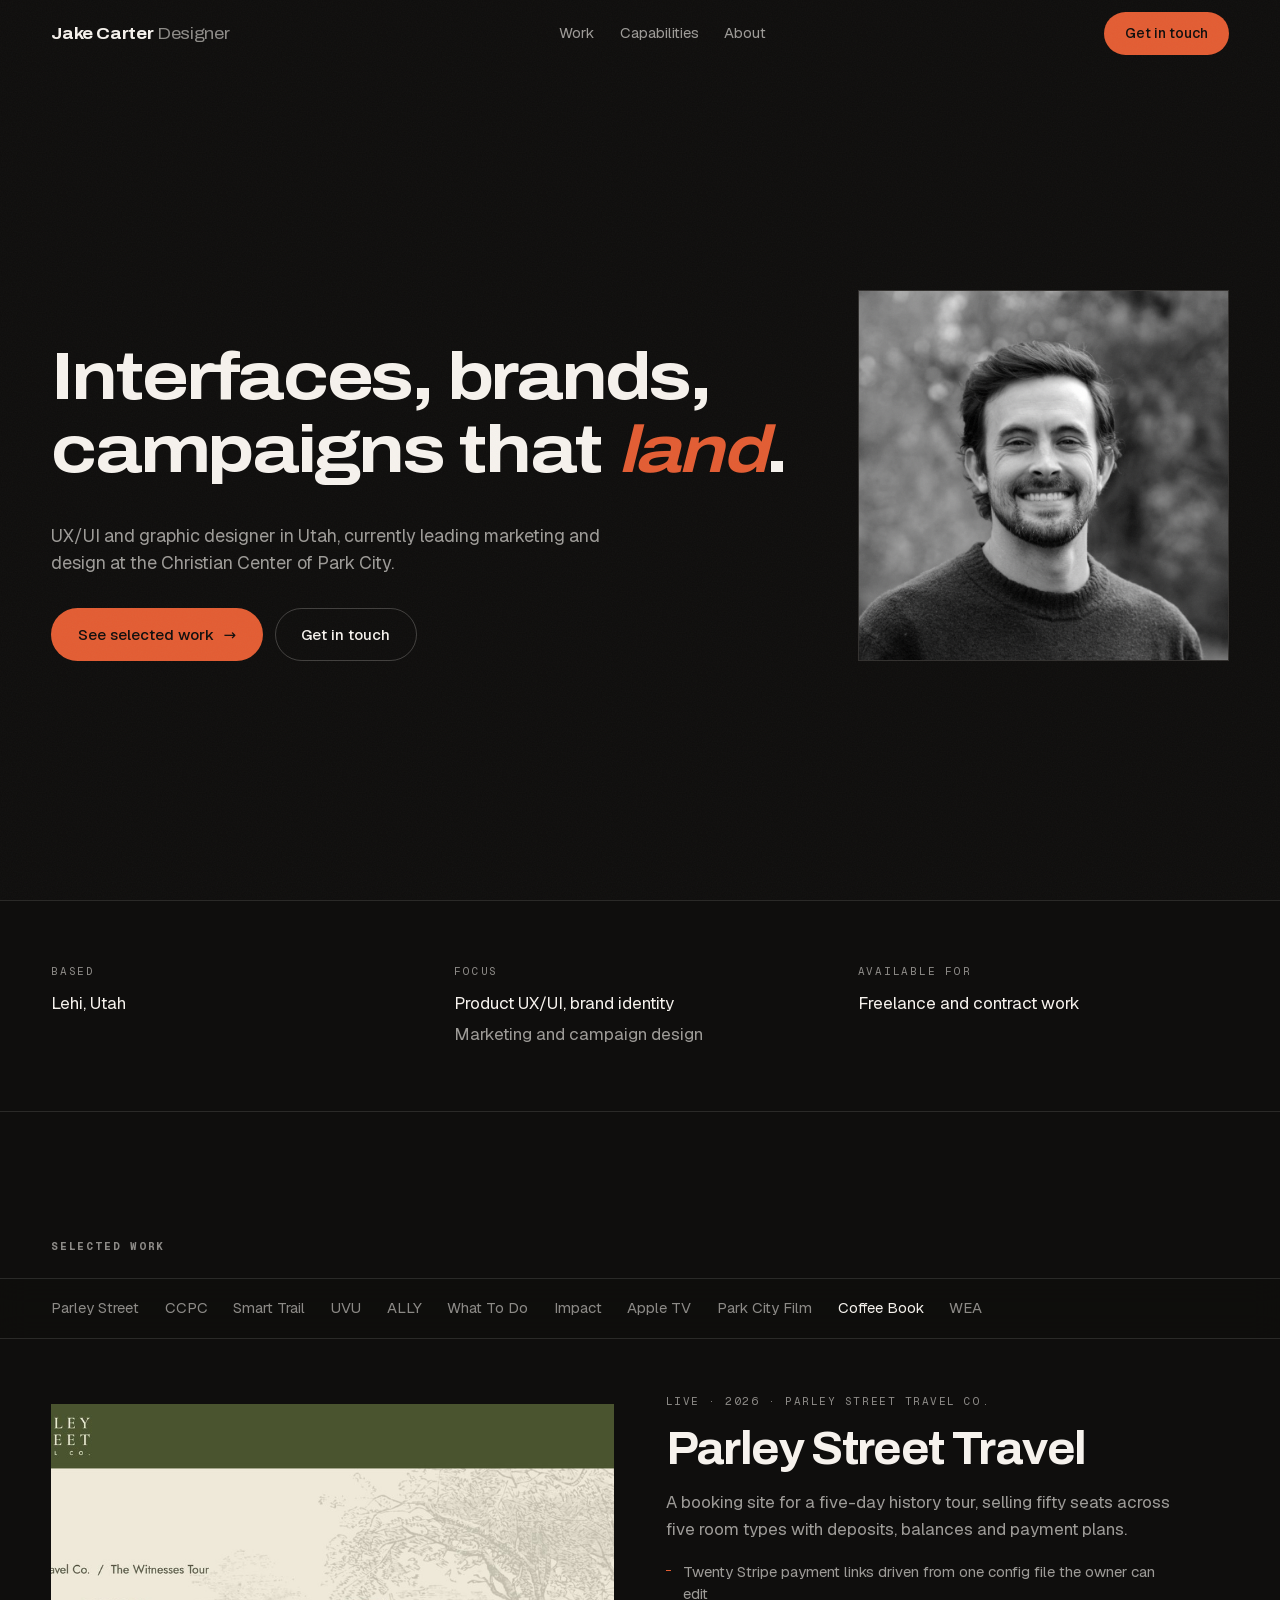
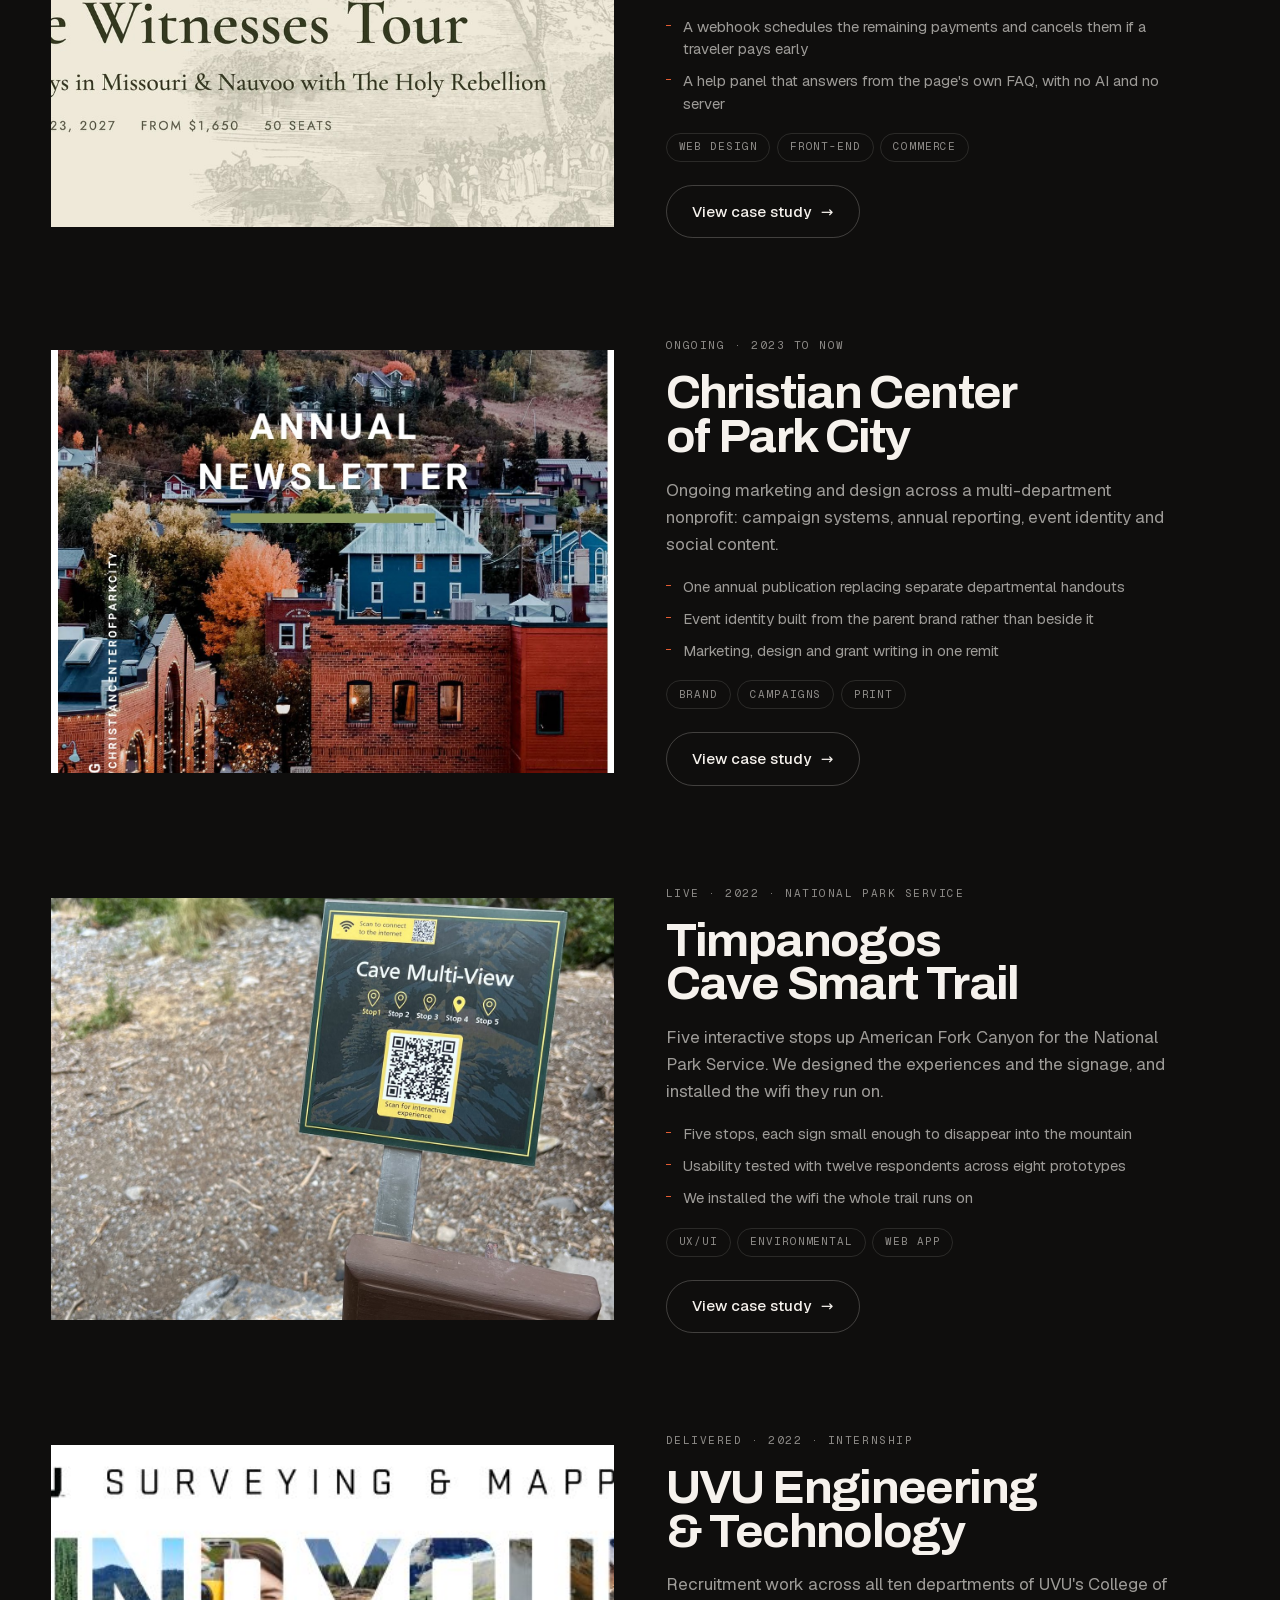
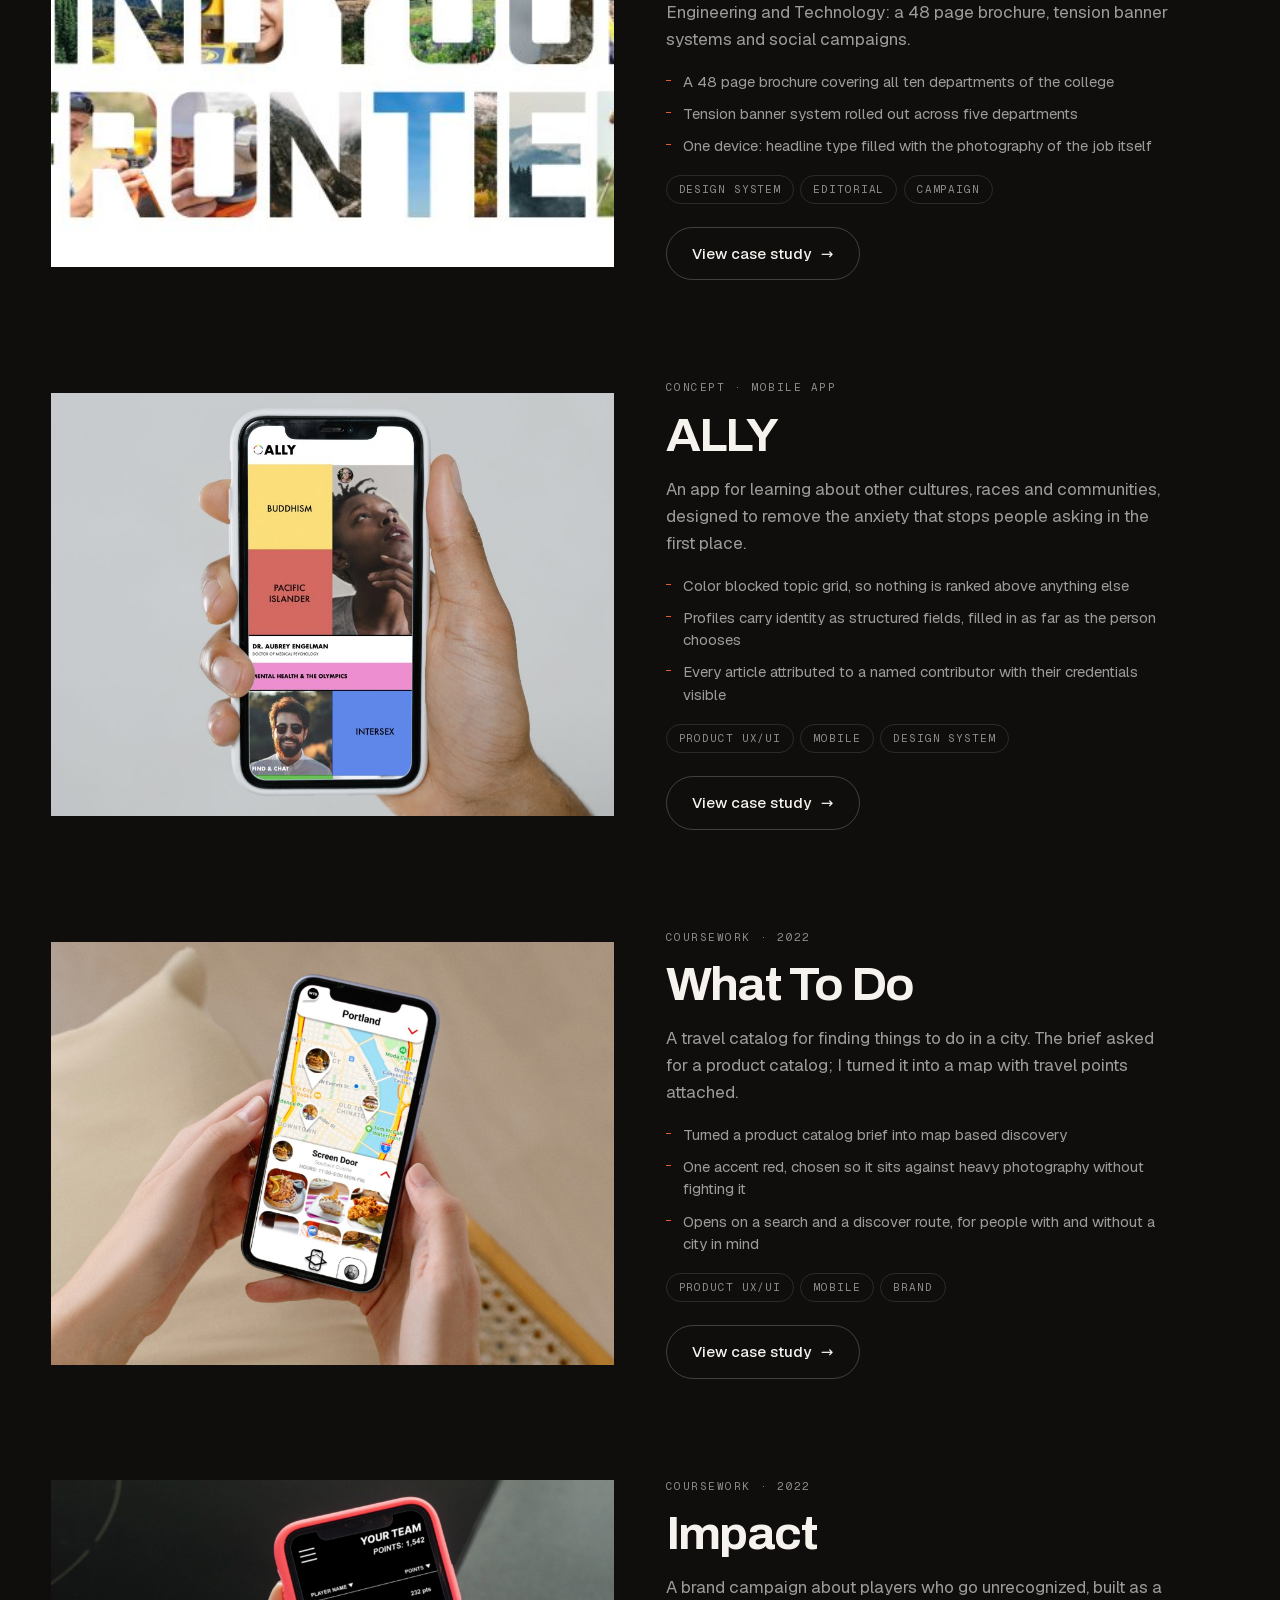
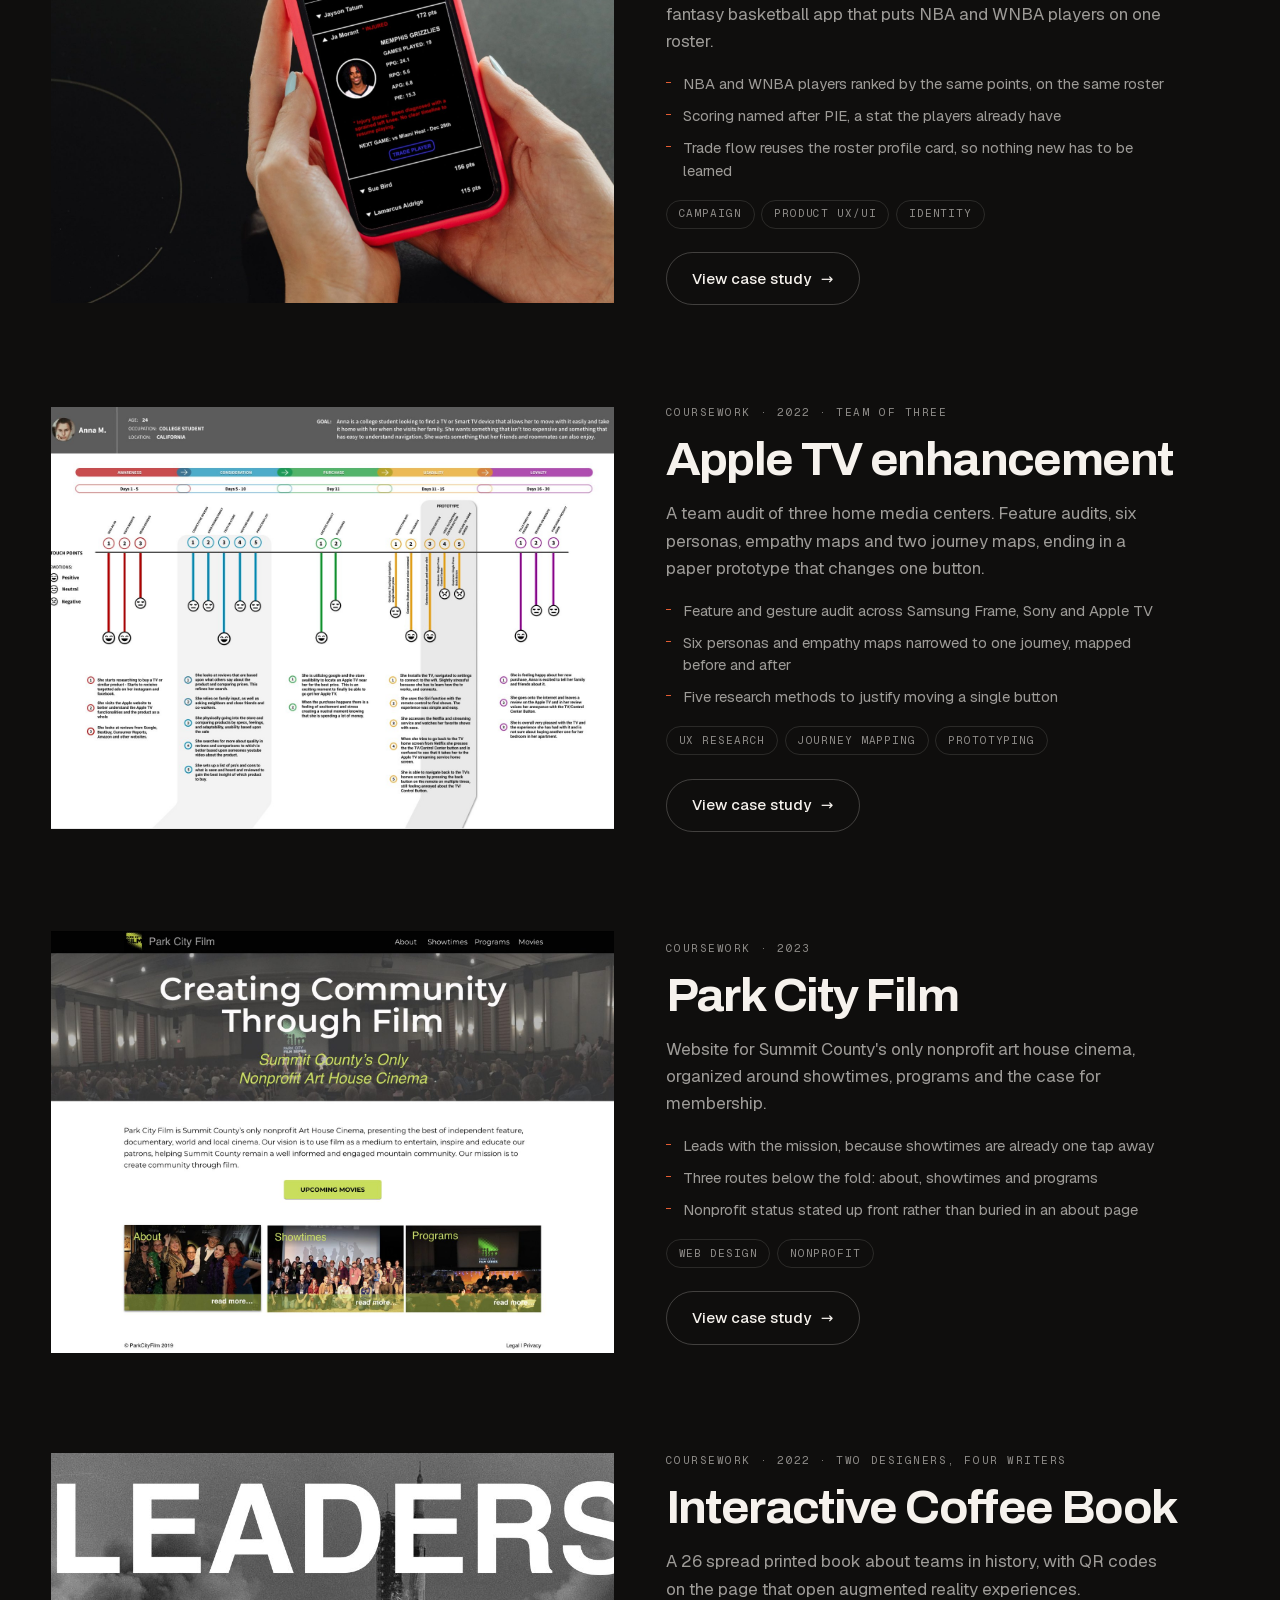
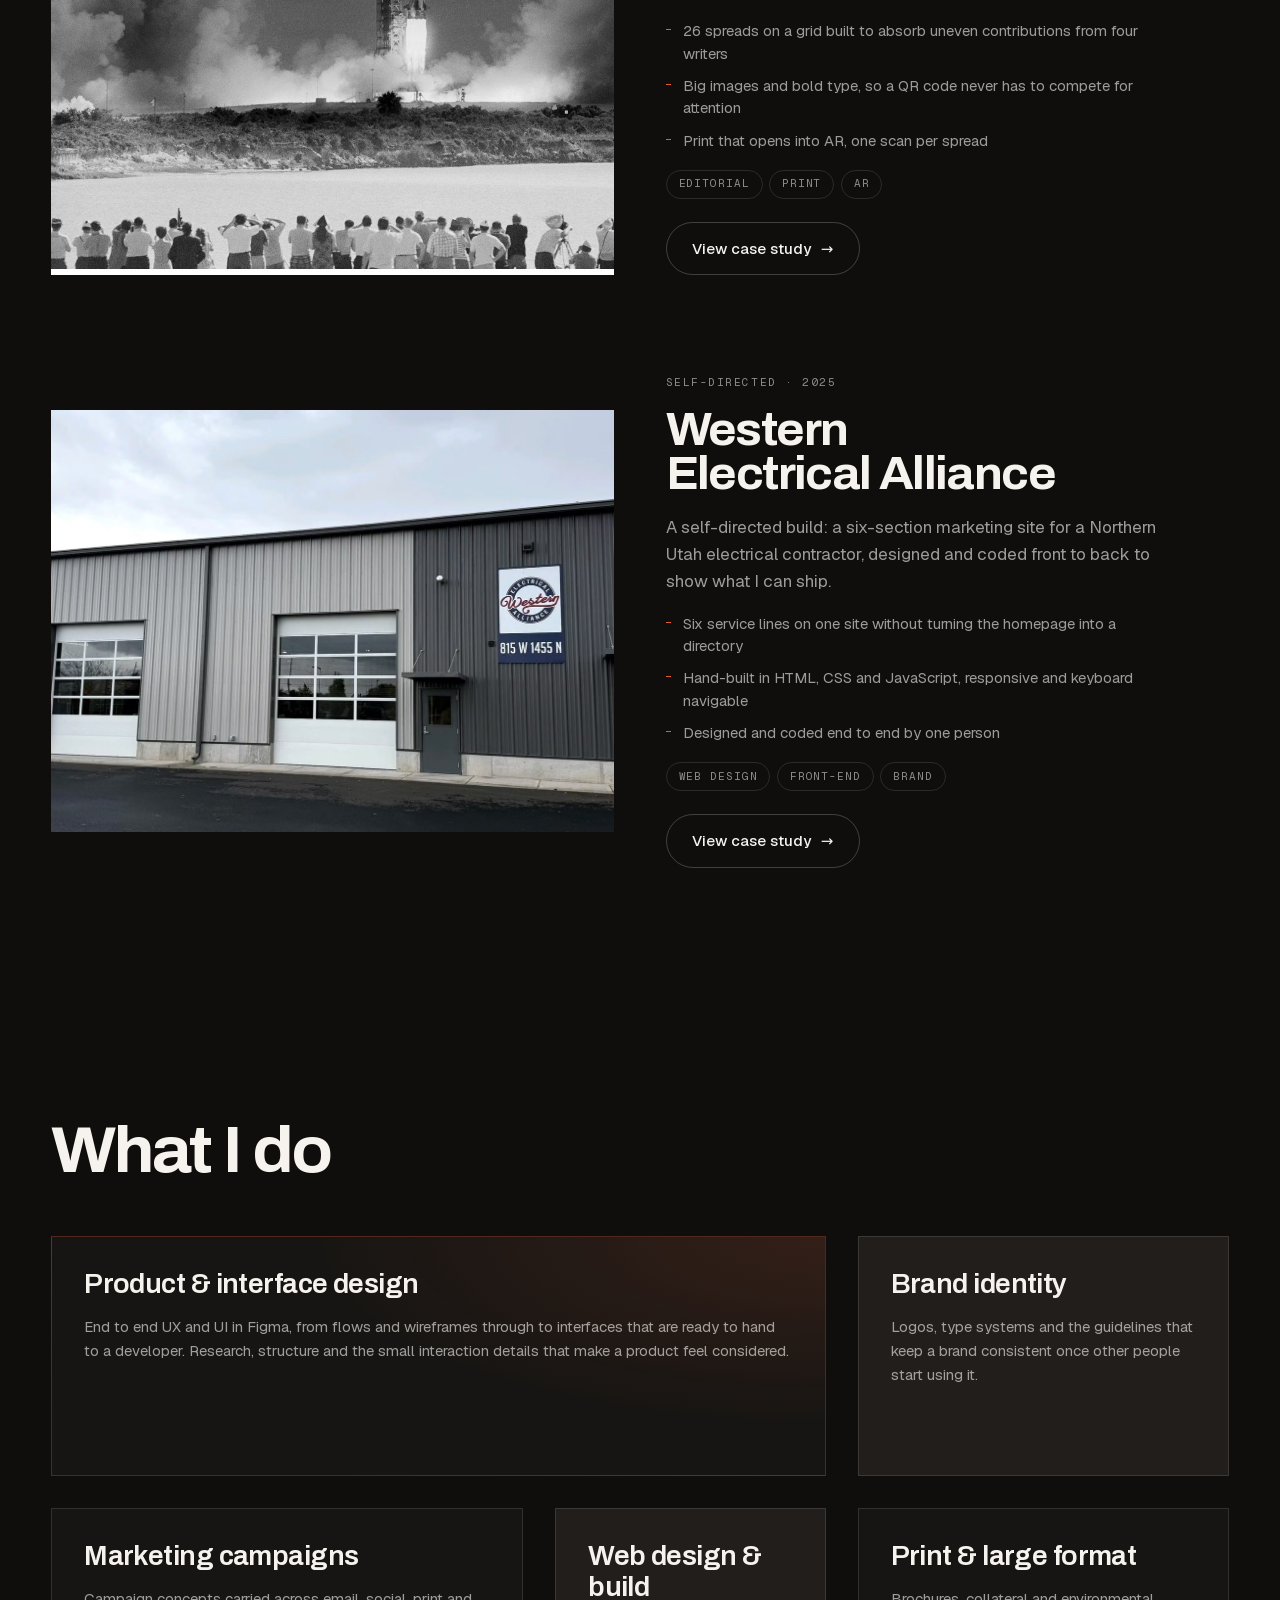
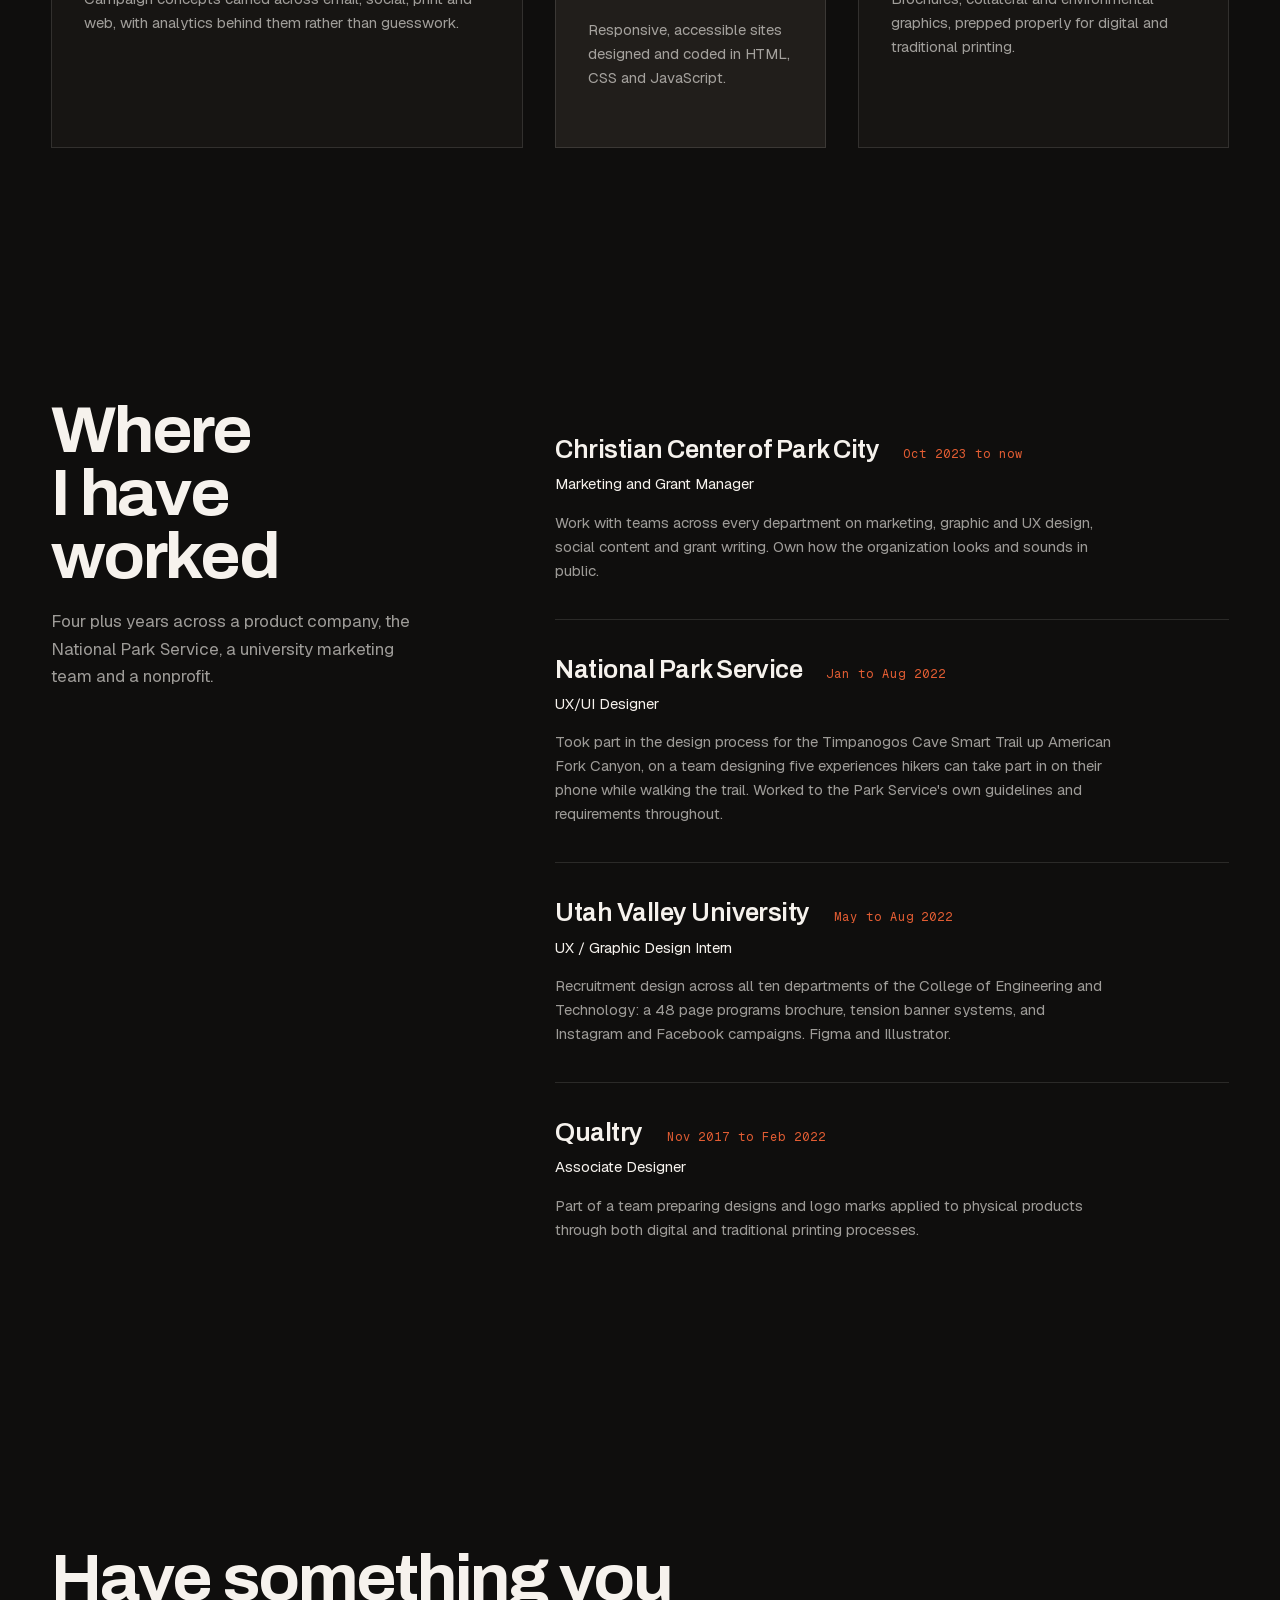
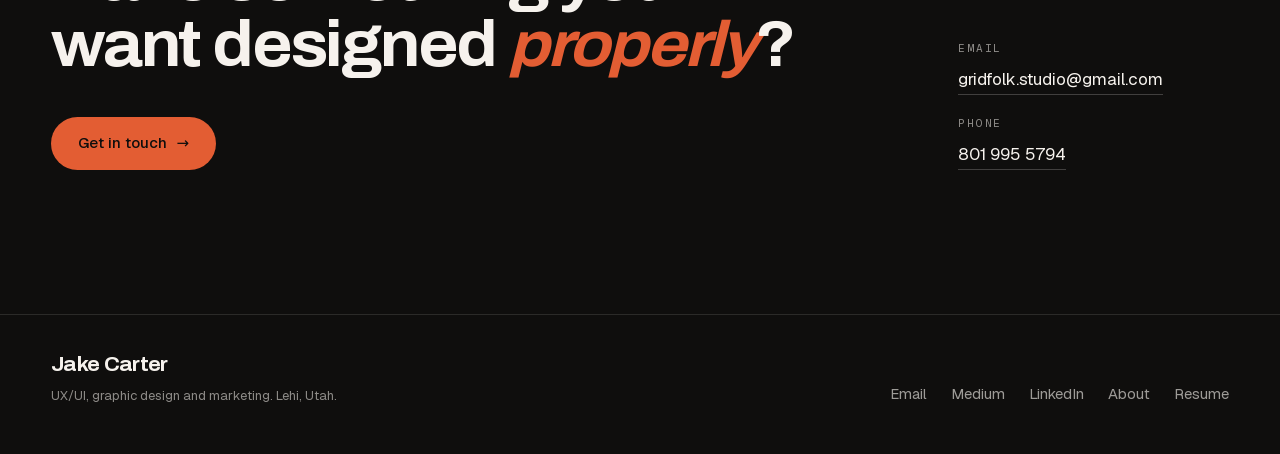
==== commit 03dc44bd: "Switch the contact email to gridfolk.studio@gmail.com All 20 occurrences across 13 pages: the contac" ====
--- a/index.html
+++ b/index.html
@@ -27,7 +27,7 @@
   "@type": "Person",
   "name": "Jake Carter",
   "jobTitle": "UX/UI and Graphic Designer",
-  "email": "mailto:jakeacarter20@gmail.com",
+  "email": "mailto:gridfolk.studio@gmail.com",
   "url": "https://www.jakescreations.online/",
   "address": { "@type": "PostalAddress", "addressRegion": "UT", "addressCountry": "US" }
 }
@@ -500,13 +500,13 @@
             Have something you want designed <i class="em">properly</i>?
           </h2>
           <div style="margin-top:2rem">
-            <a href="mailto:jakeacarter20@gmail.com" class="btn btn--primary">Get in touch <span class="arrow" aria-hidden="true">&rarr;</span></a>
+            <a href="mailto:gridfolk.studio@gmail.com" class="btn btn--primary">Get in touch <span class="arrow" aria-hidden="true">&rarr;</span></a>
           </div>
         </div>
         <div class="cta__side reveal" style="--d:120ms">
           <div>
             <p class="label" style="margin-bottom:0.5rem">Email</p>
-            <a class="tlink" href="mailto:jakeacarter20@gmail.com">jakeacarter20@gmail.com</a>
+            <a class="tlink" href="mailto:gridfolk.studio@gmail.com">gridfolk.studio@gmail.com</a>
           </div>
           <div>
             <p class="label" style="margin-bottom:0.5rem">Phone</p>
@@ -527,7 +527,7 @@
         <p class="foot__note">UX/UI, graphic design and marketing. Lehi, Utah.</p>
       </div>
       <nav class="foot__right" aria-label="Footer">
-        <a href="mailto:jakeacarter20@gmail.com">Email</a>
+        <a href="mailto:gridfolk.studio@gmail.com">Email</a>
         <a href="https://jakeacarter20.medium.com" target="_blank" rel="noopener">Medium</a>
         <a href="https://www.linkedin.com/in/jake-carter-57657b15a/" target="_blank" rel="noopener">LinkedIn</a>
         <a href="about.html">About</a>
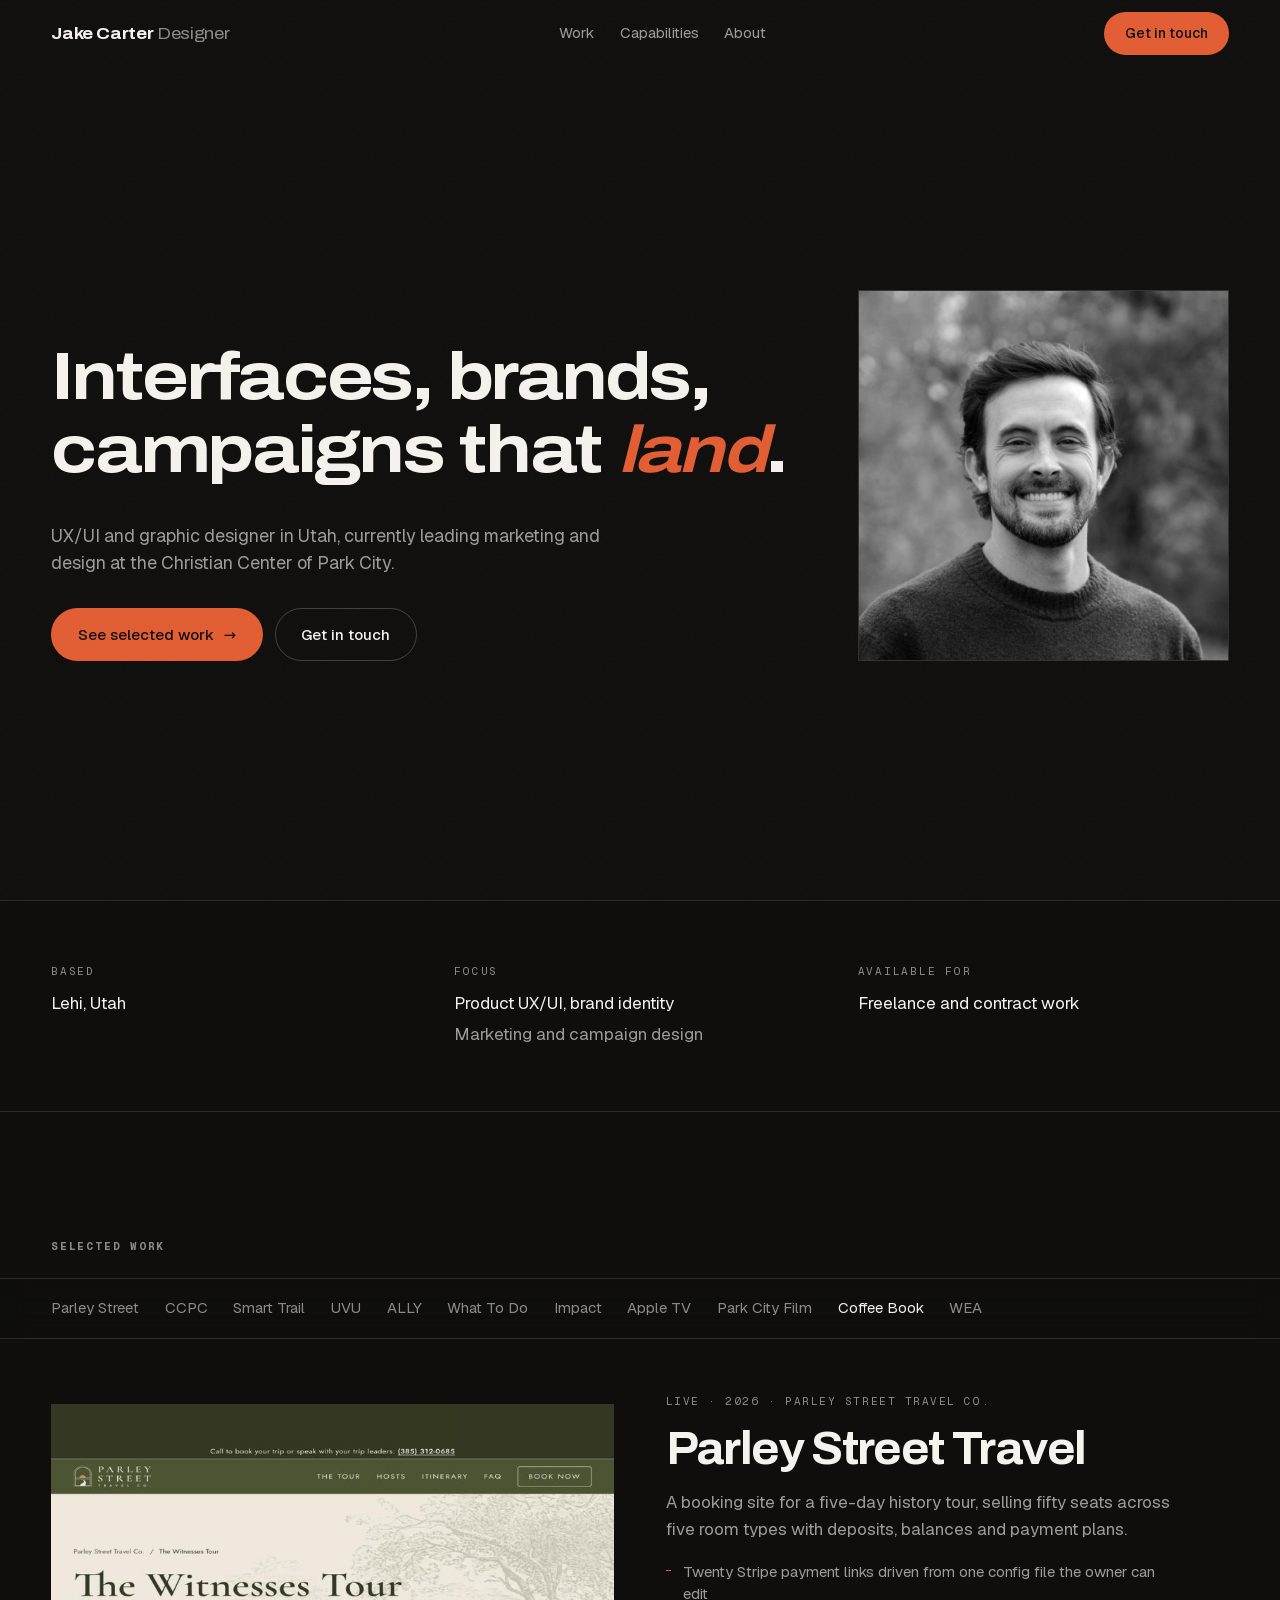
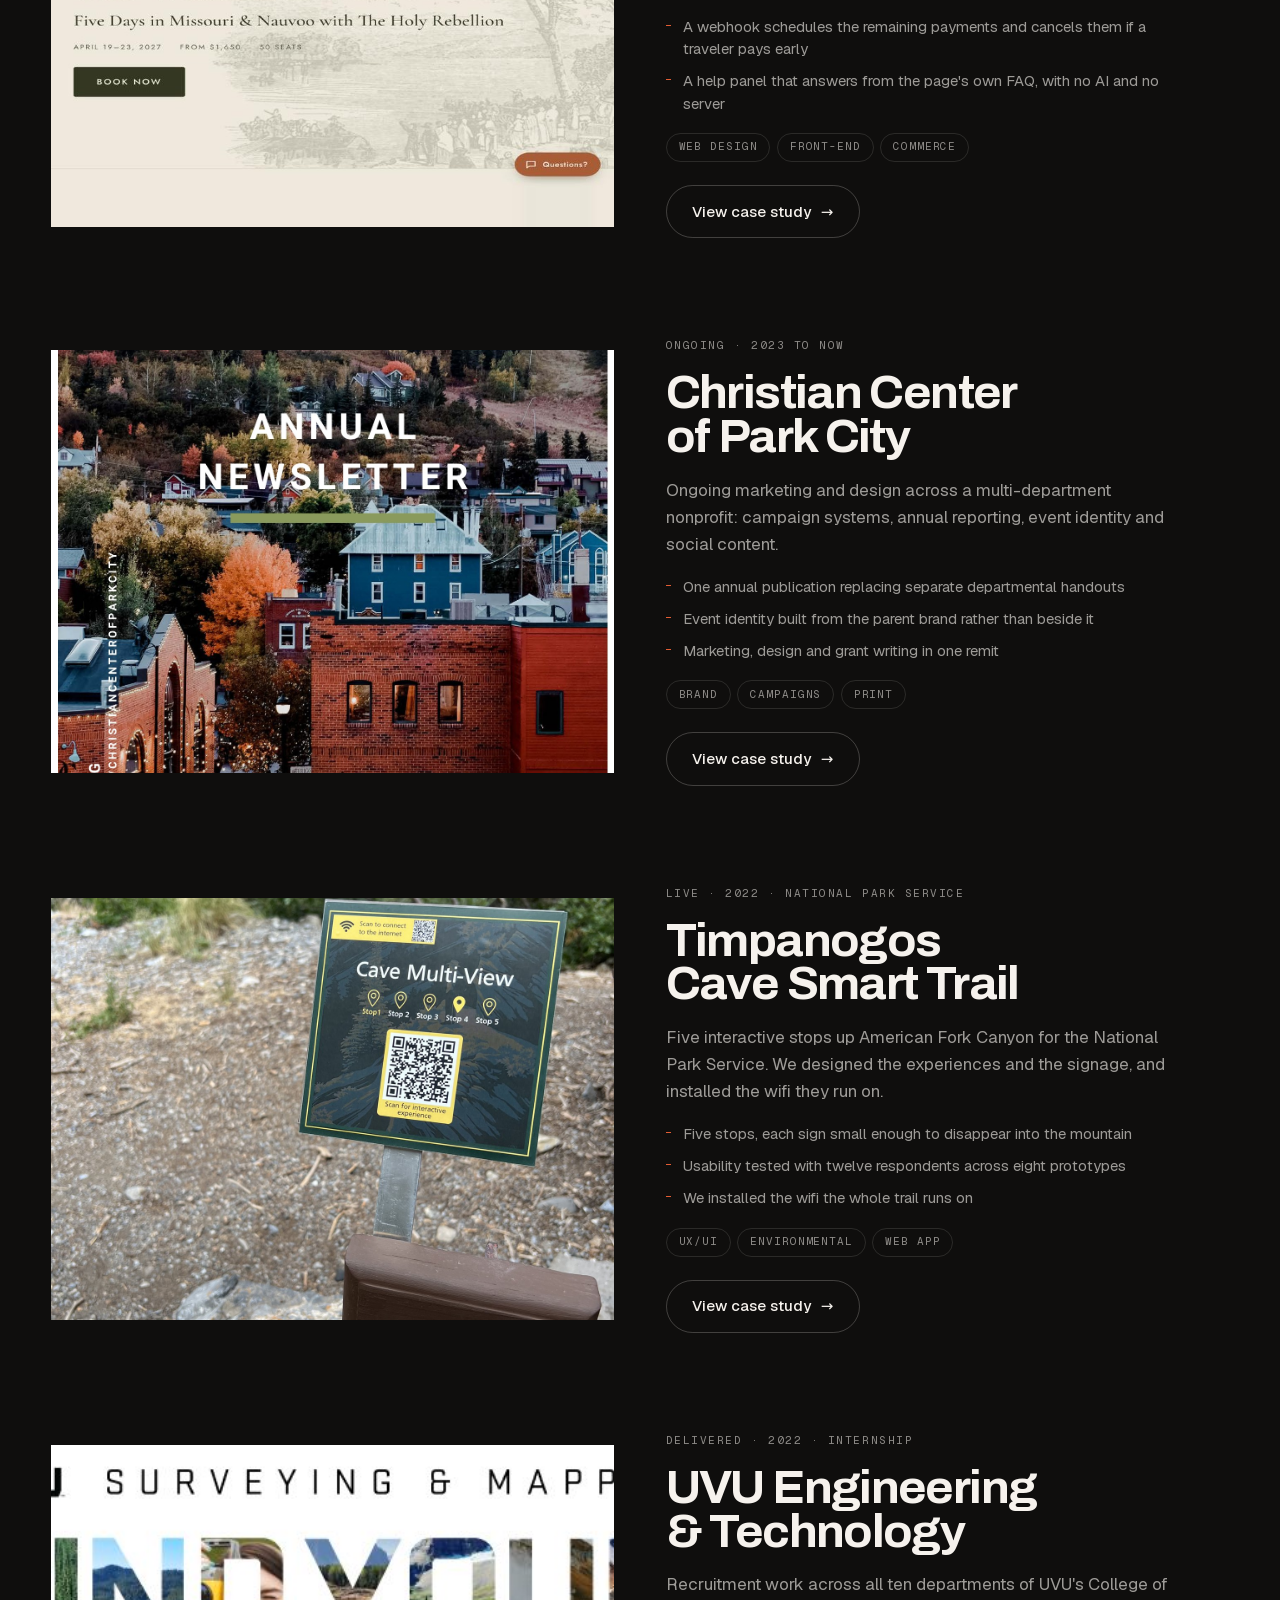
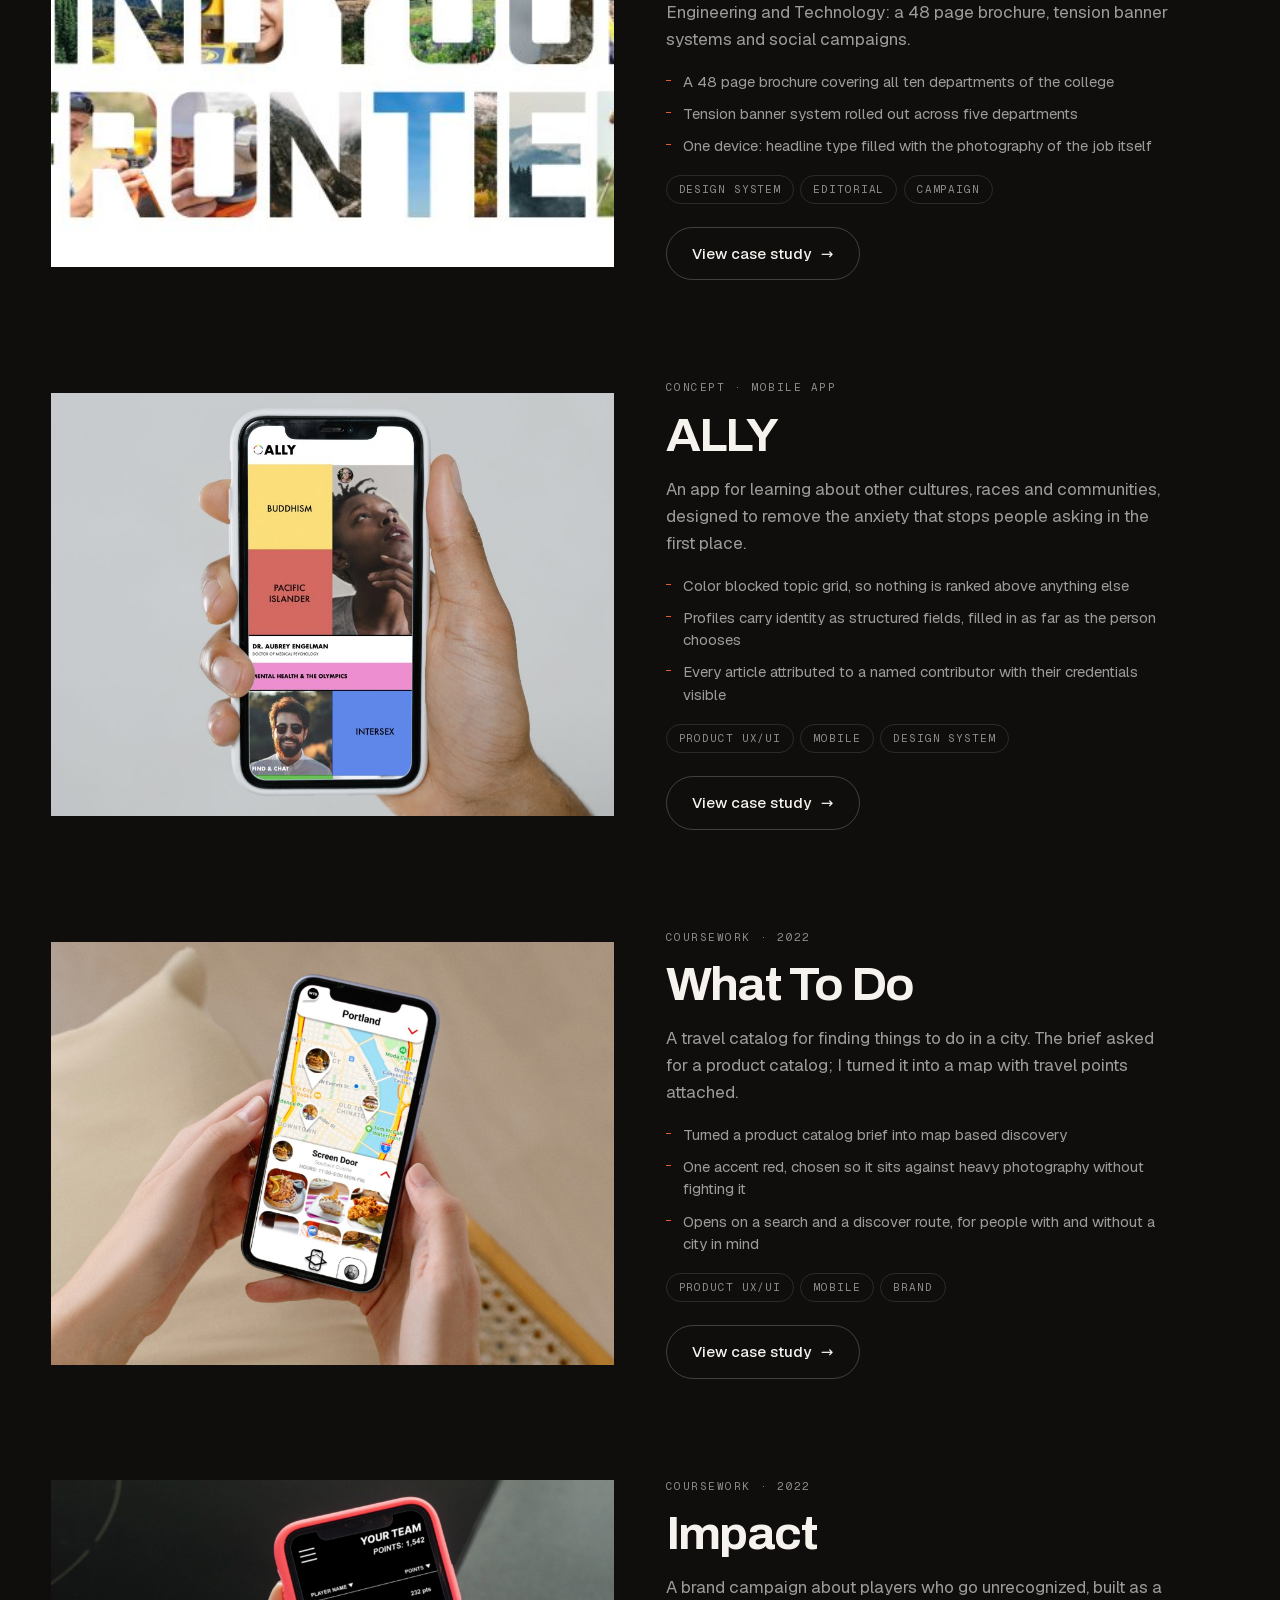
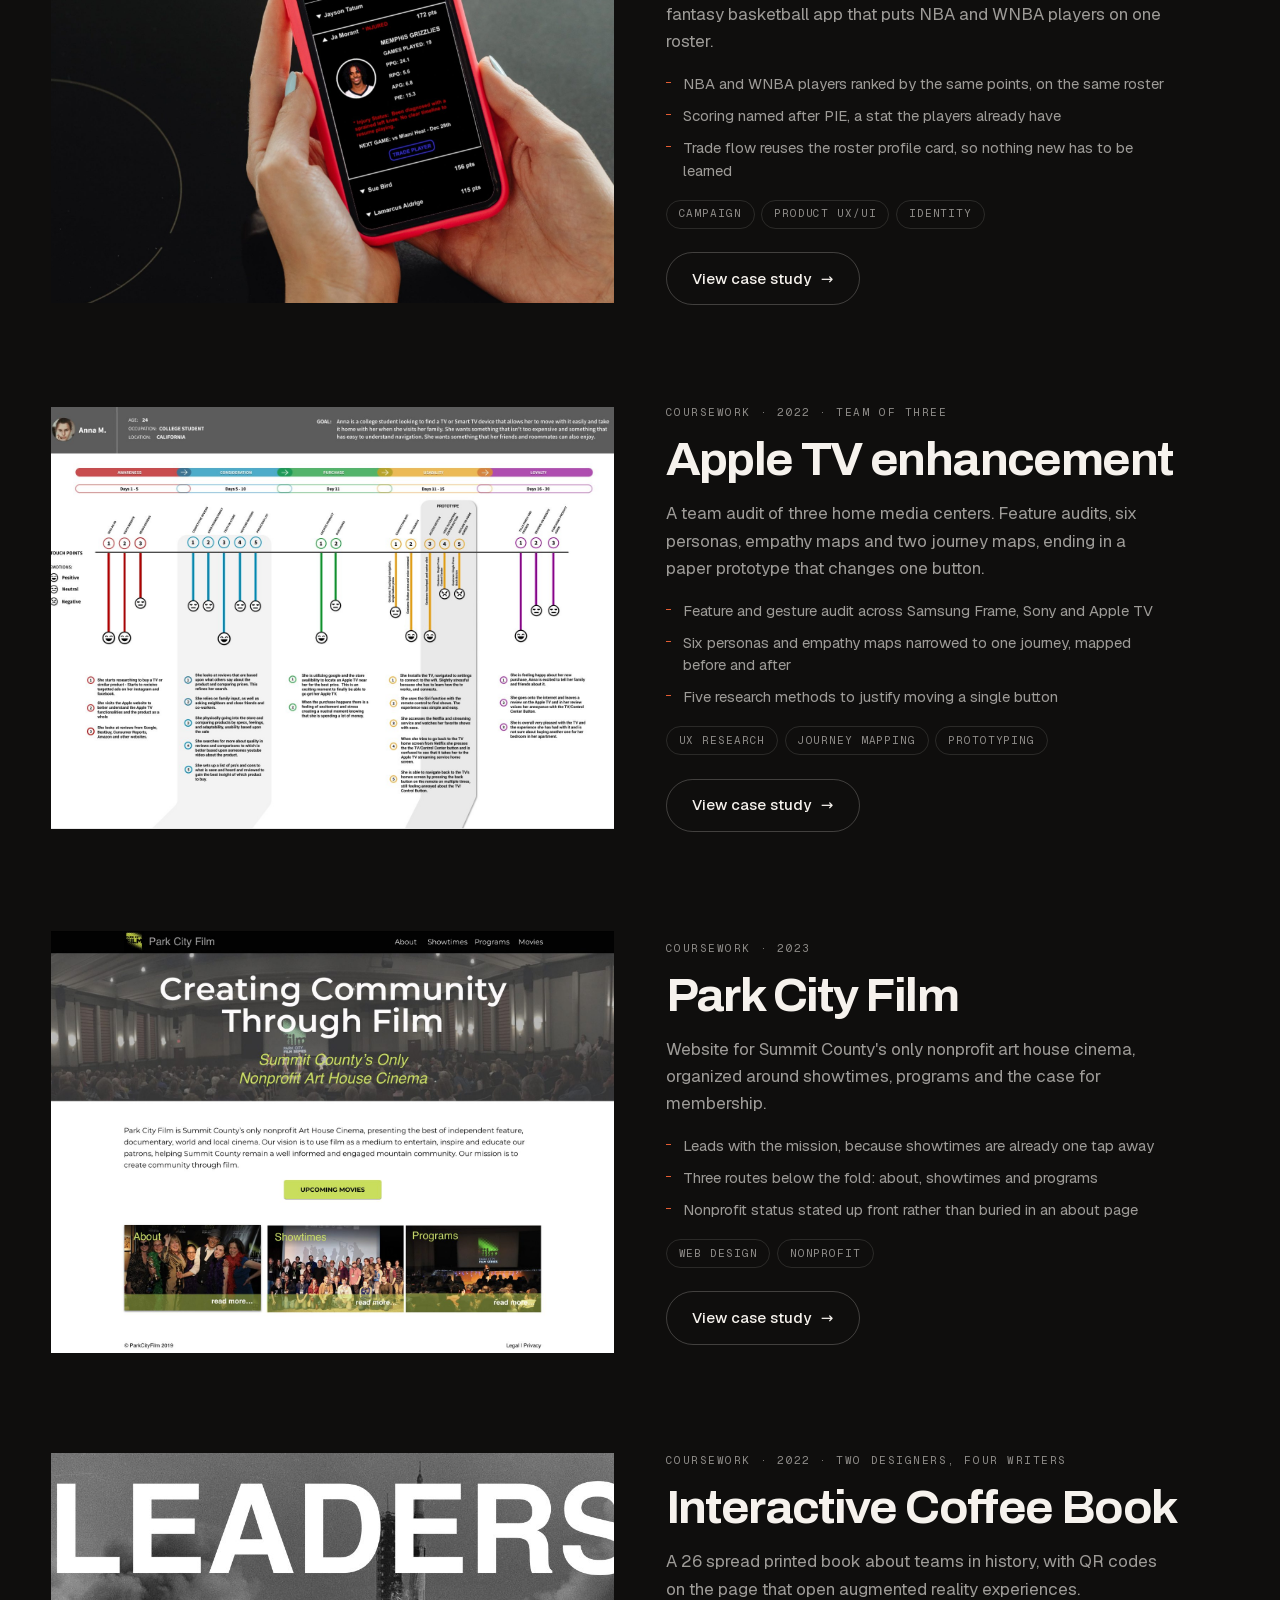
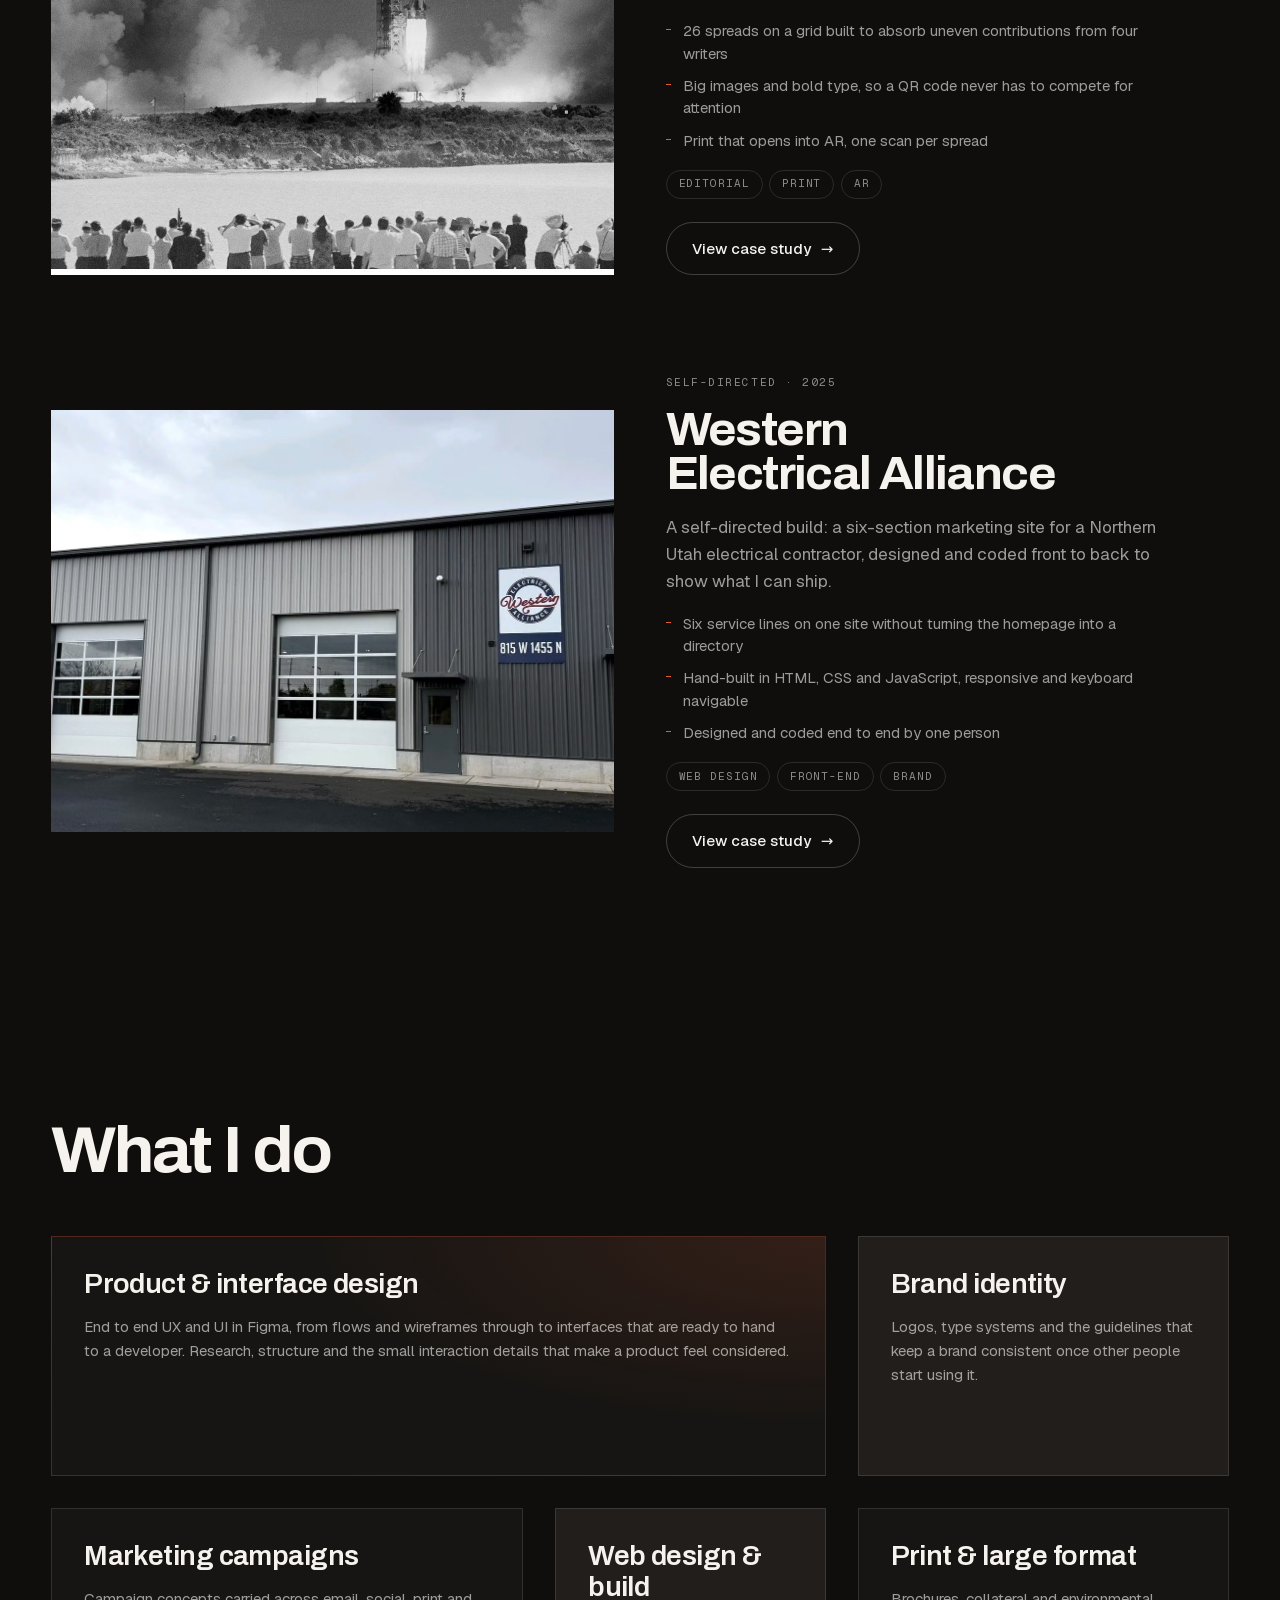
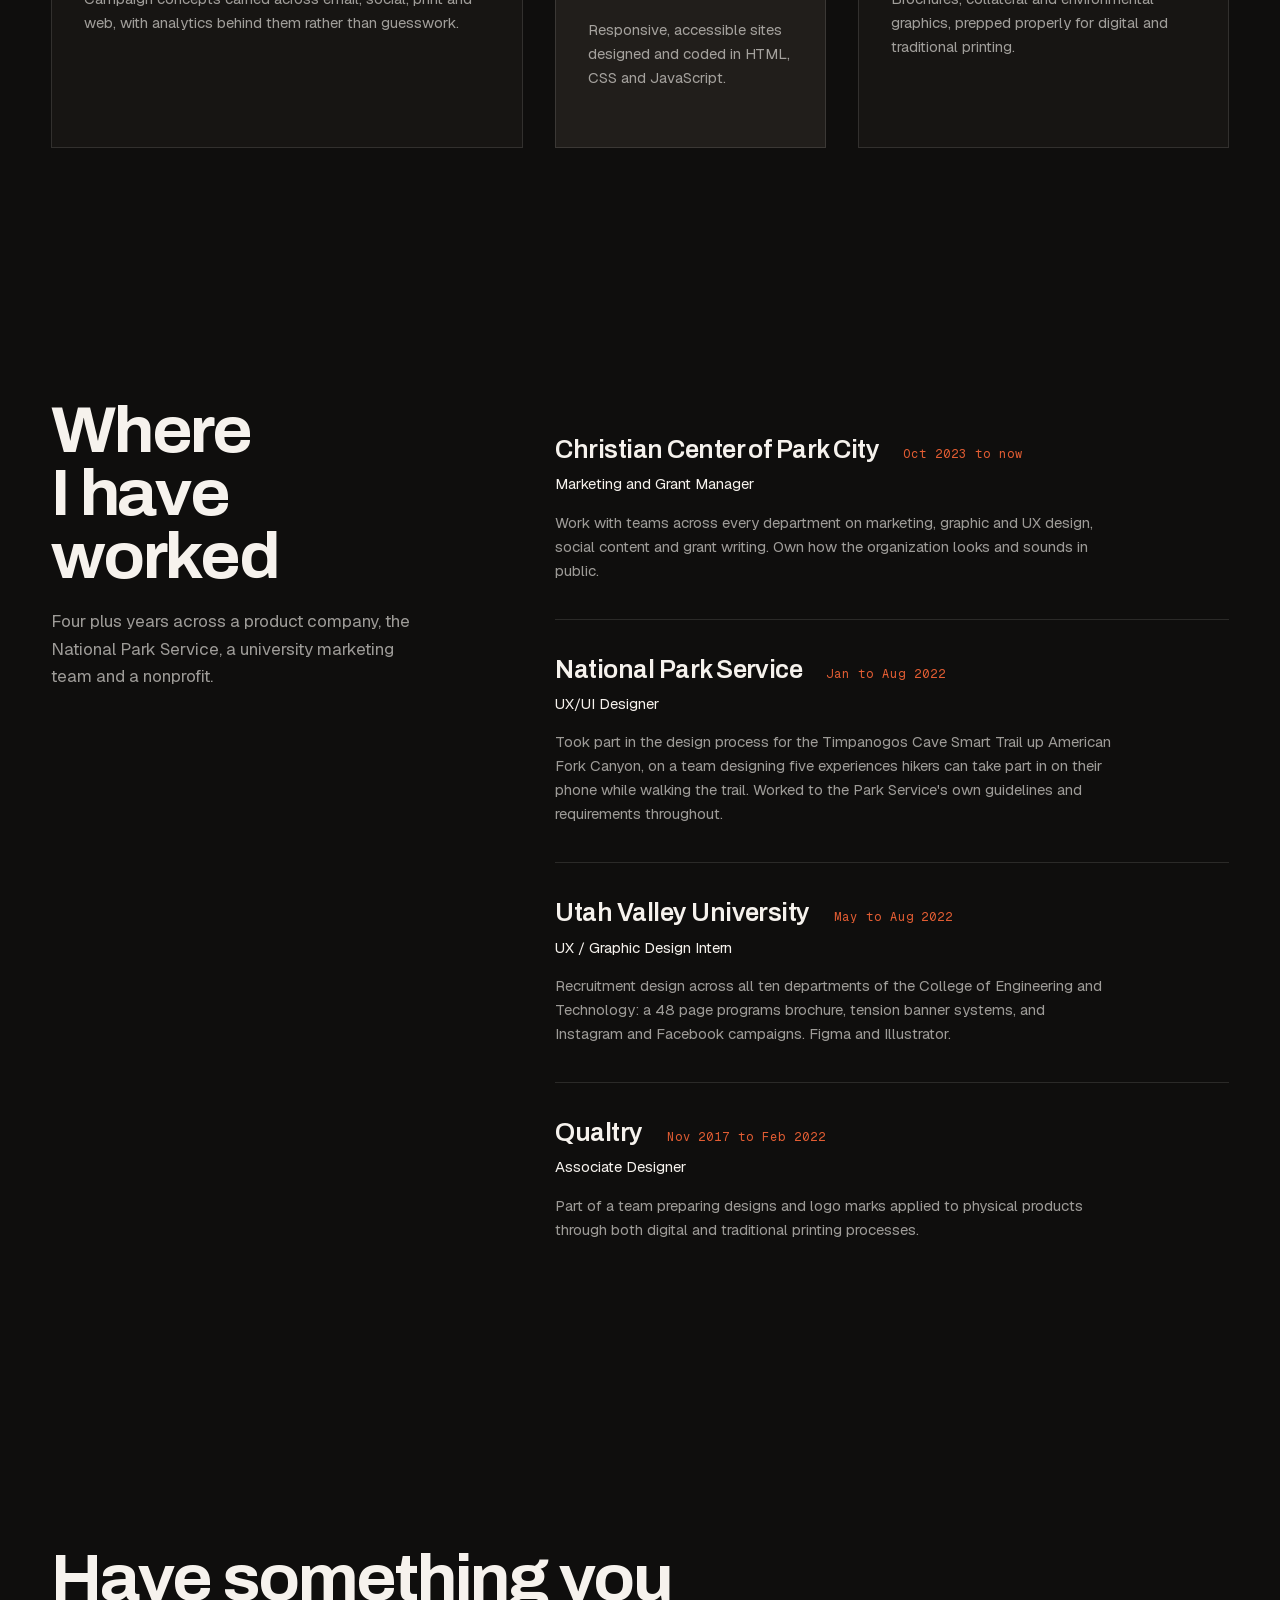
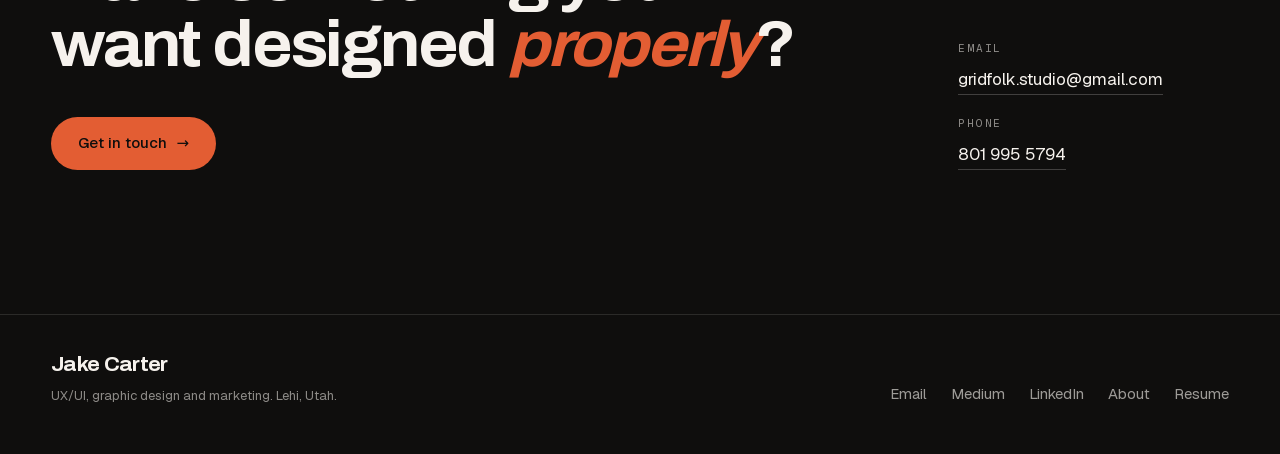
==== commit fe952c63: "Fix the Parley Street card cropping off the logo The card used the site's 1200x630 share render, but" ====
--- a/index.html
+++ b/index.html
@@ -133,7 +133,7 @@
       <div class="wstack">
         <article class="wpanel reveal" id="p-parley-street-travel">
           <div class="wpanel__media">
-            <img src="assets/work/parley-street-hero.jpg" alt="The Witnesses Tour homepage, the title set over a faded 1854 engraving of the Mississippi crossing" loading="eager" decoding="async">
+            <img src="assets/work/parley-street-card.jpg" alt="The Witnesses Tour homepage, the logo and title set over a faded 1854 engraving of the Mississippi crossing" loading="eager" decoding="async">
           </div>
           <div class="wpanel__body">
             <p class="wpanel__meta">Live &middot; 2026 &middot; Parley Street Travel Co.</p>
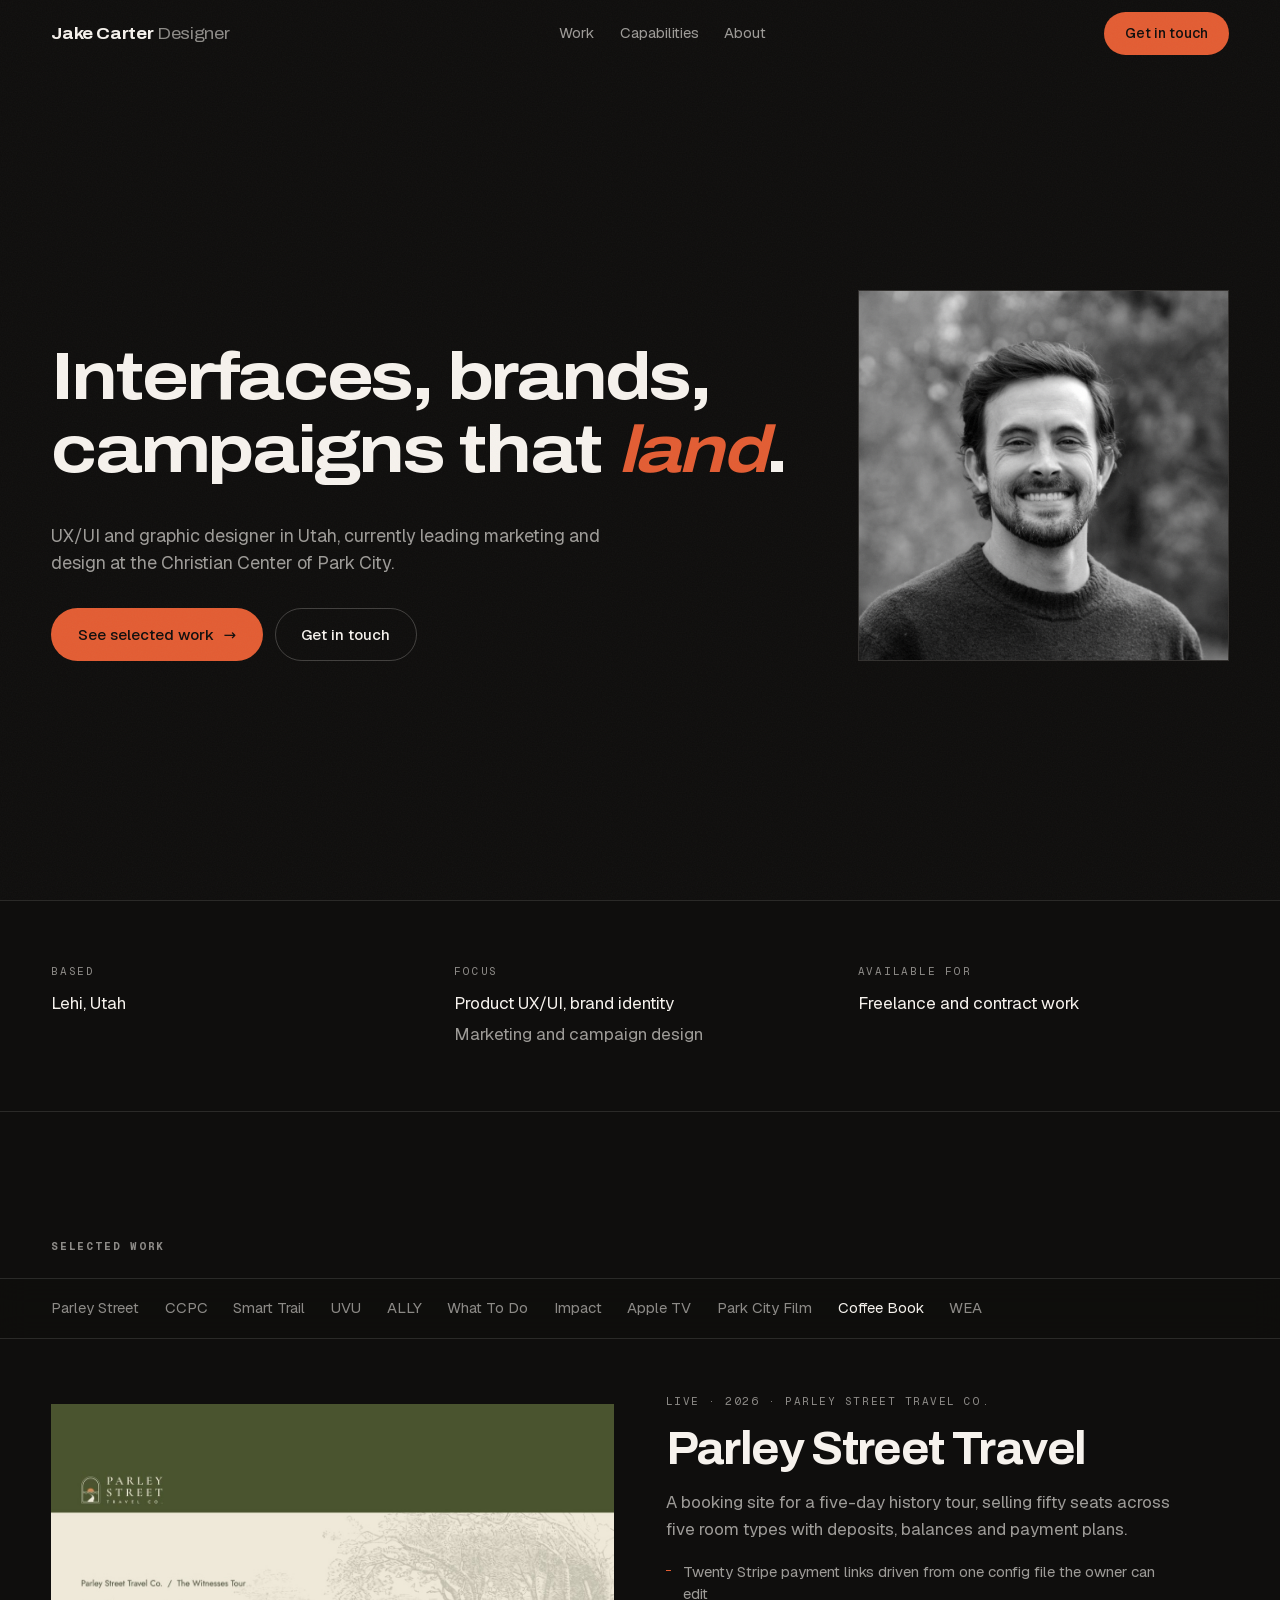
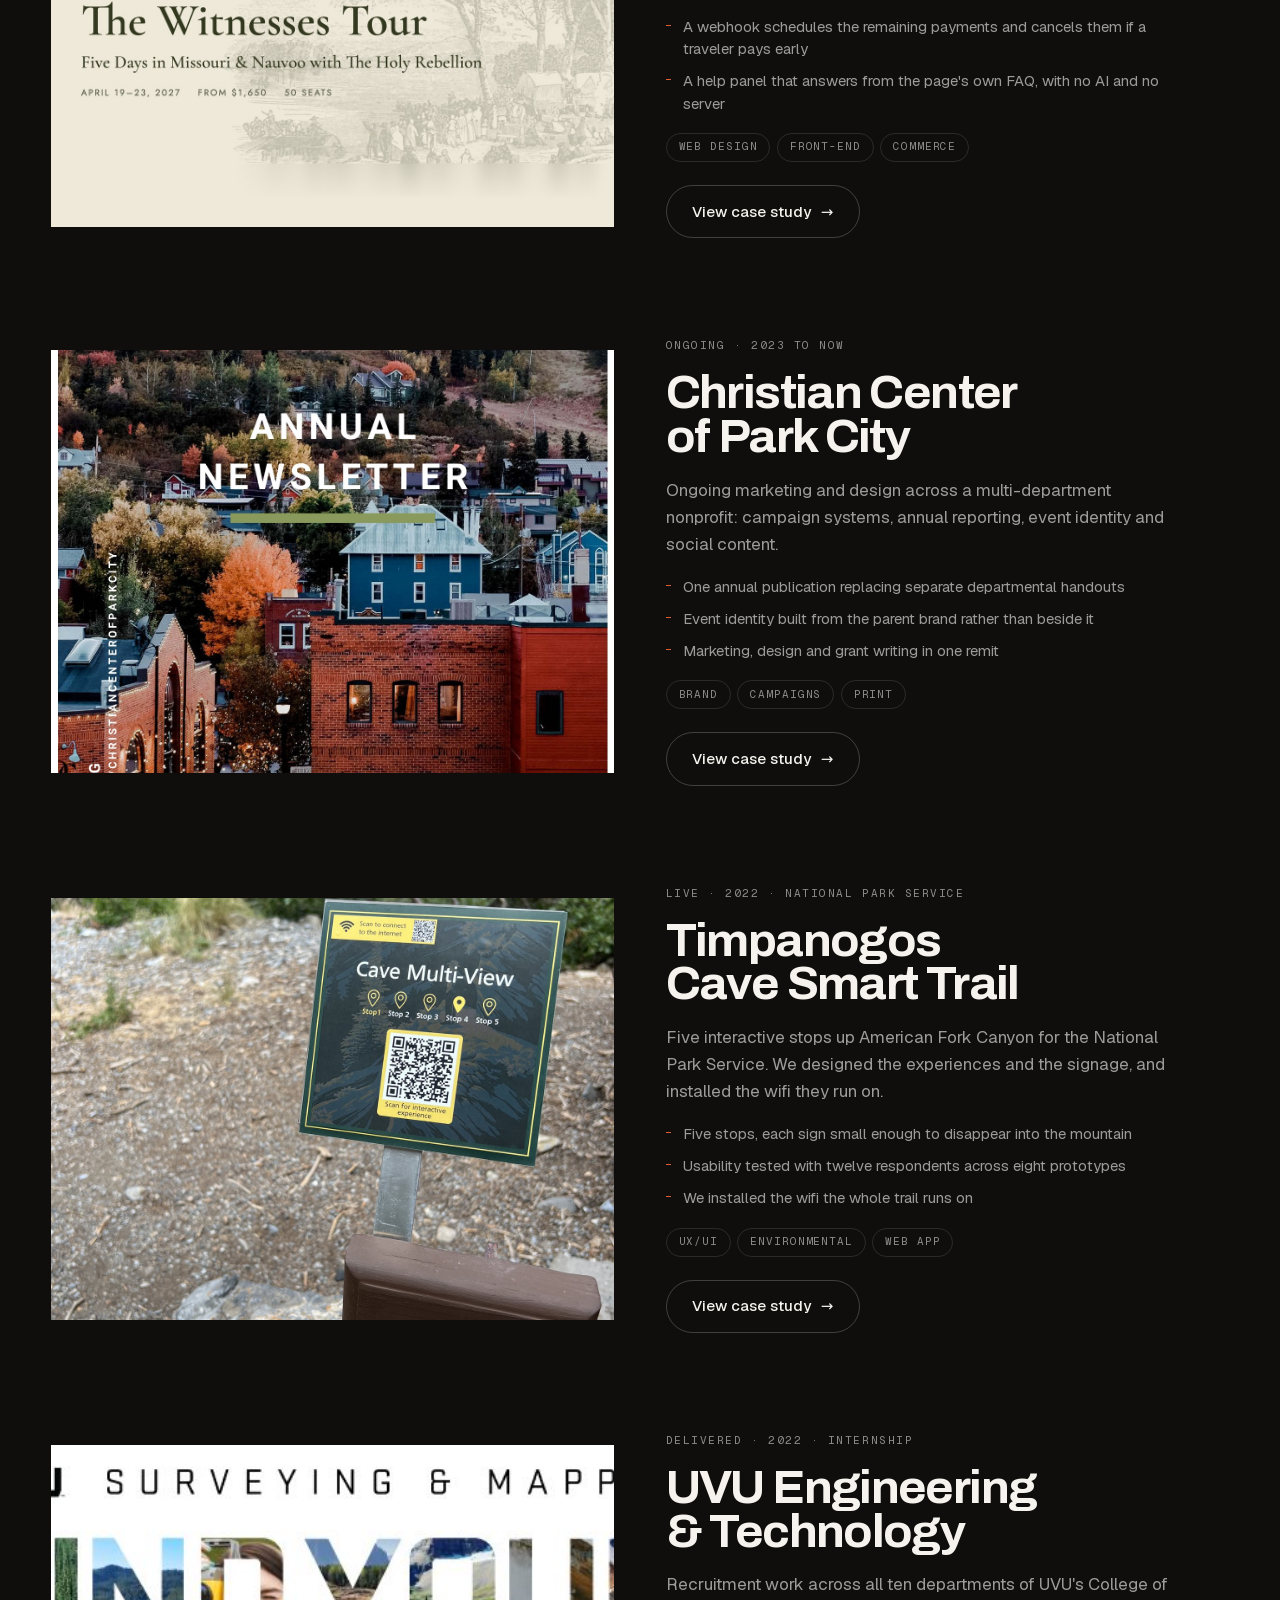
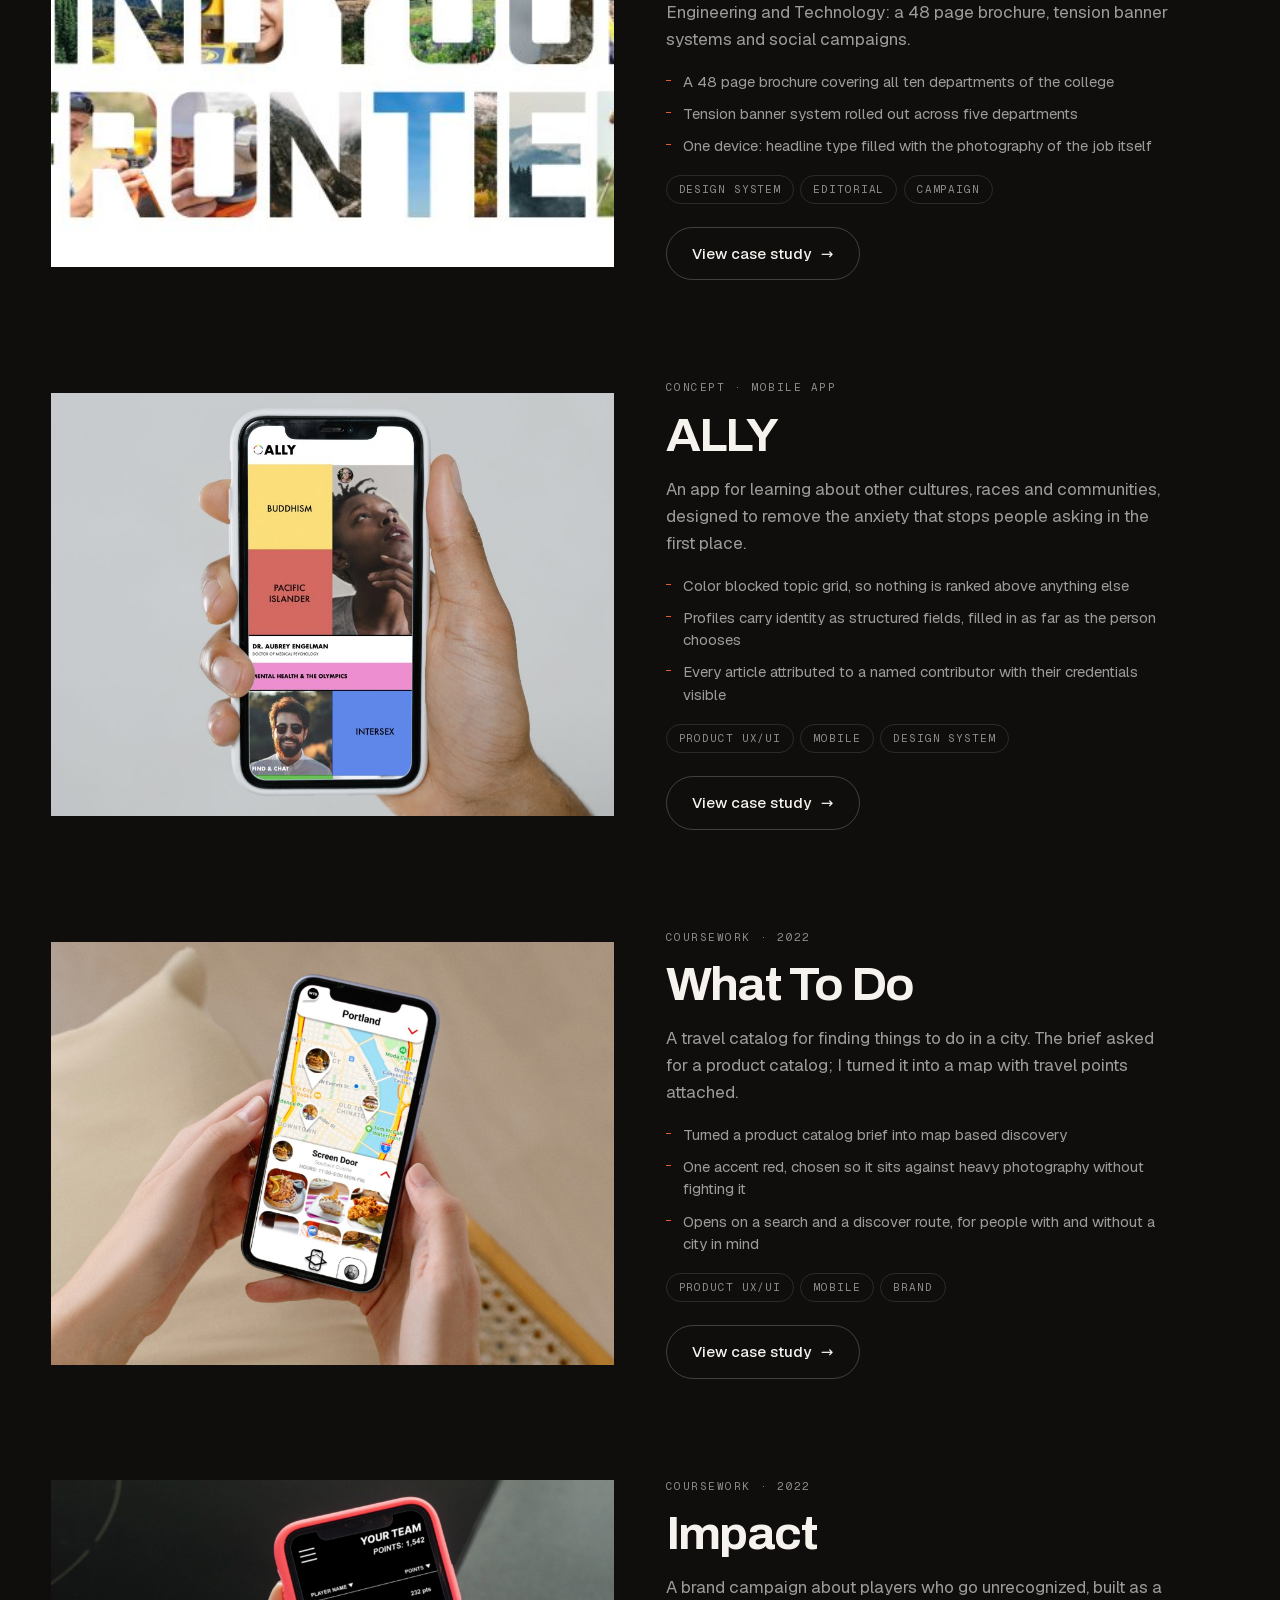
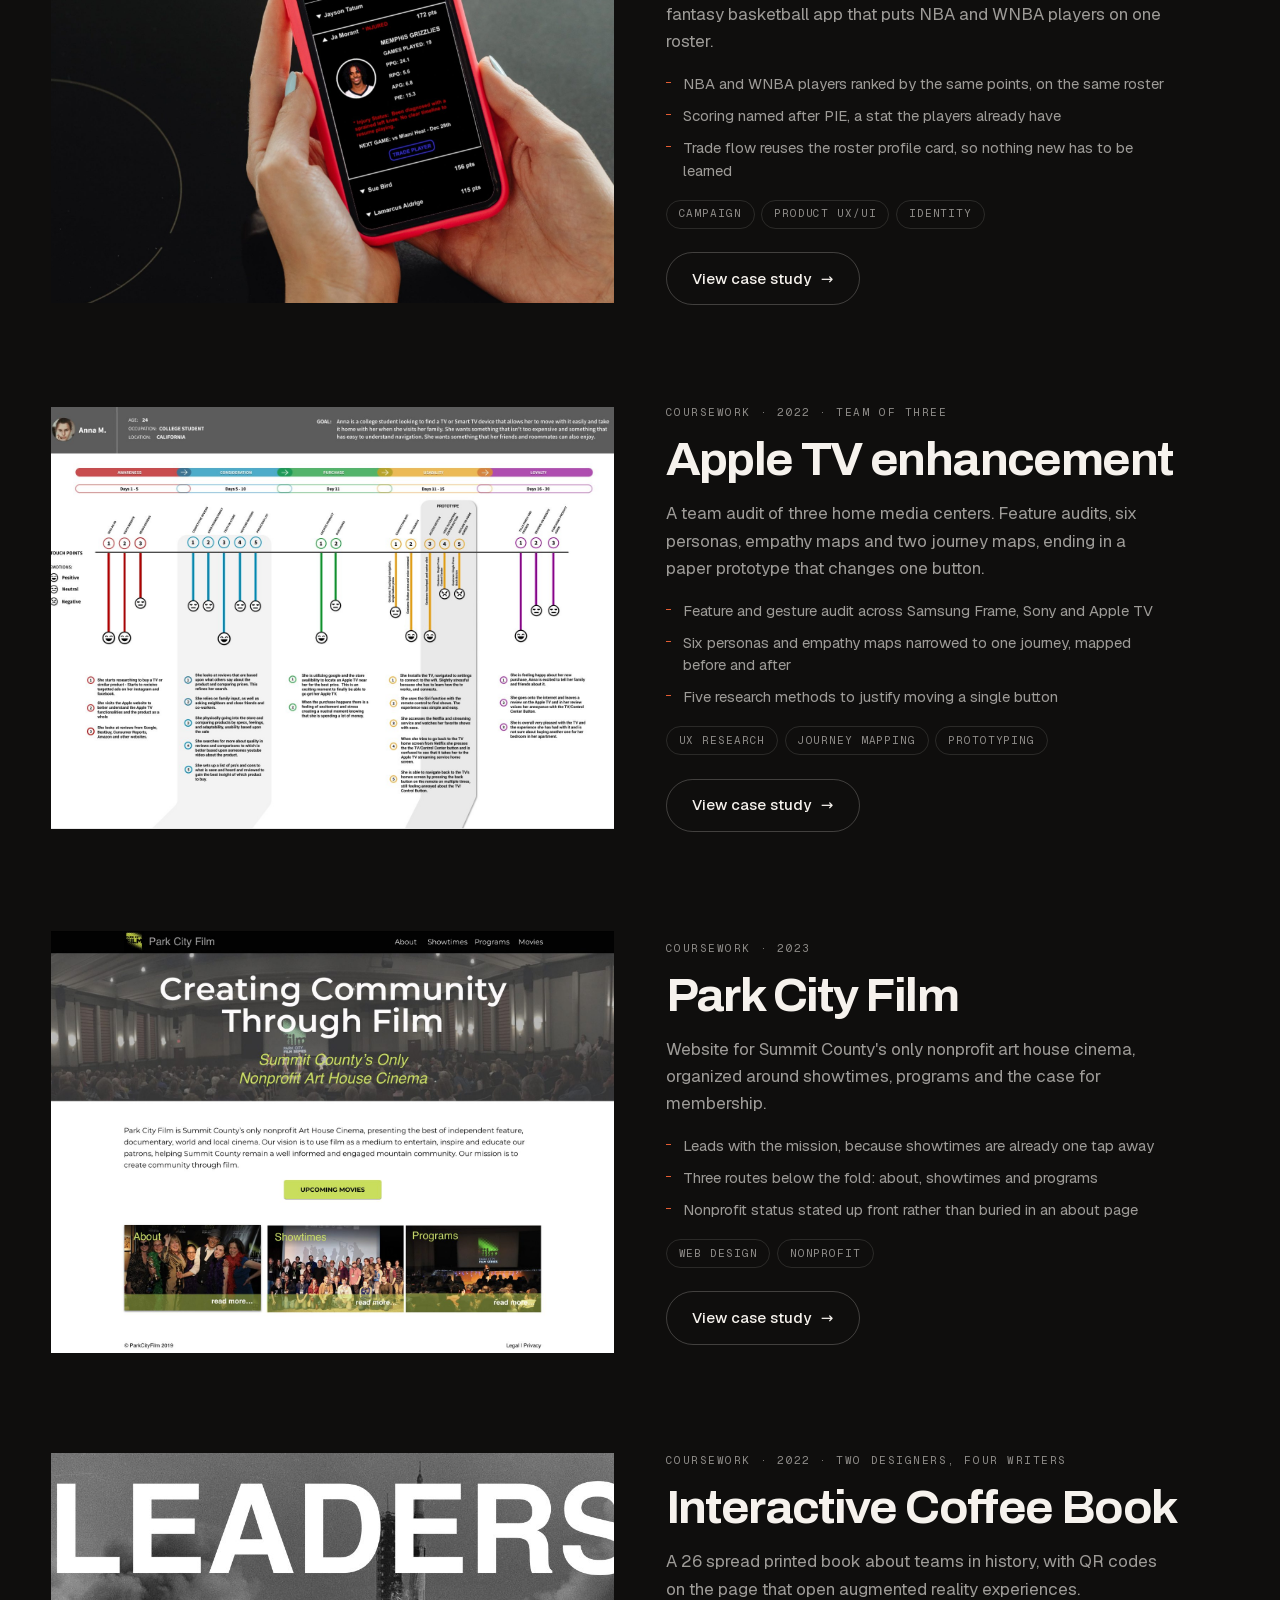
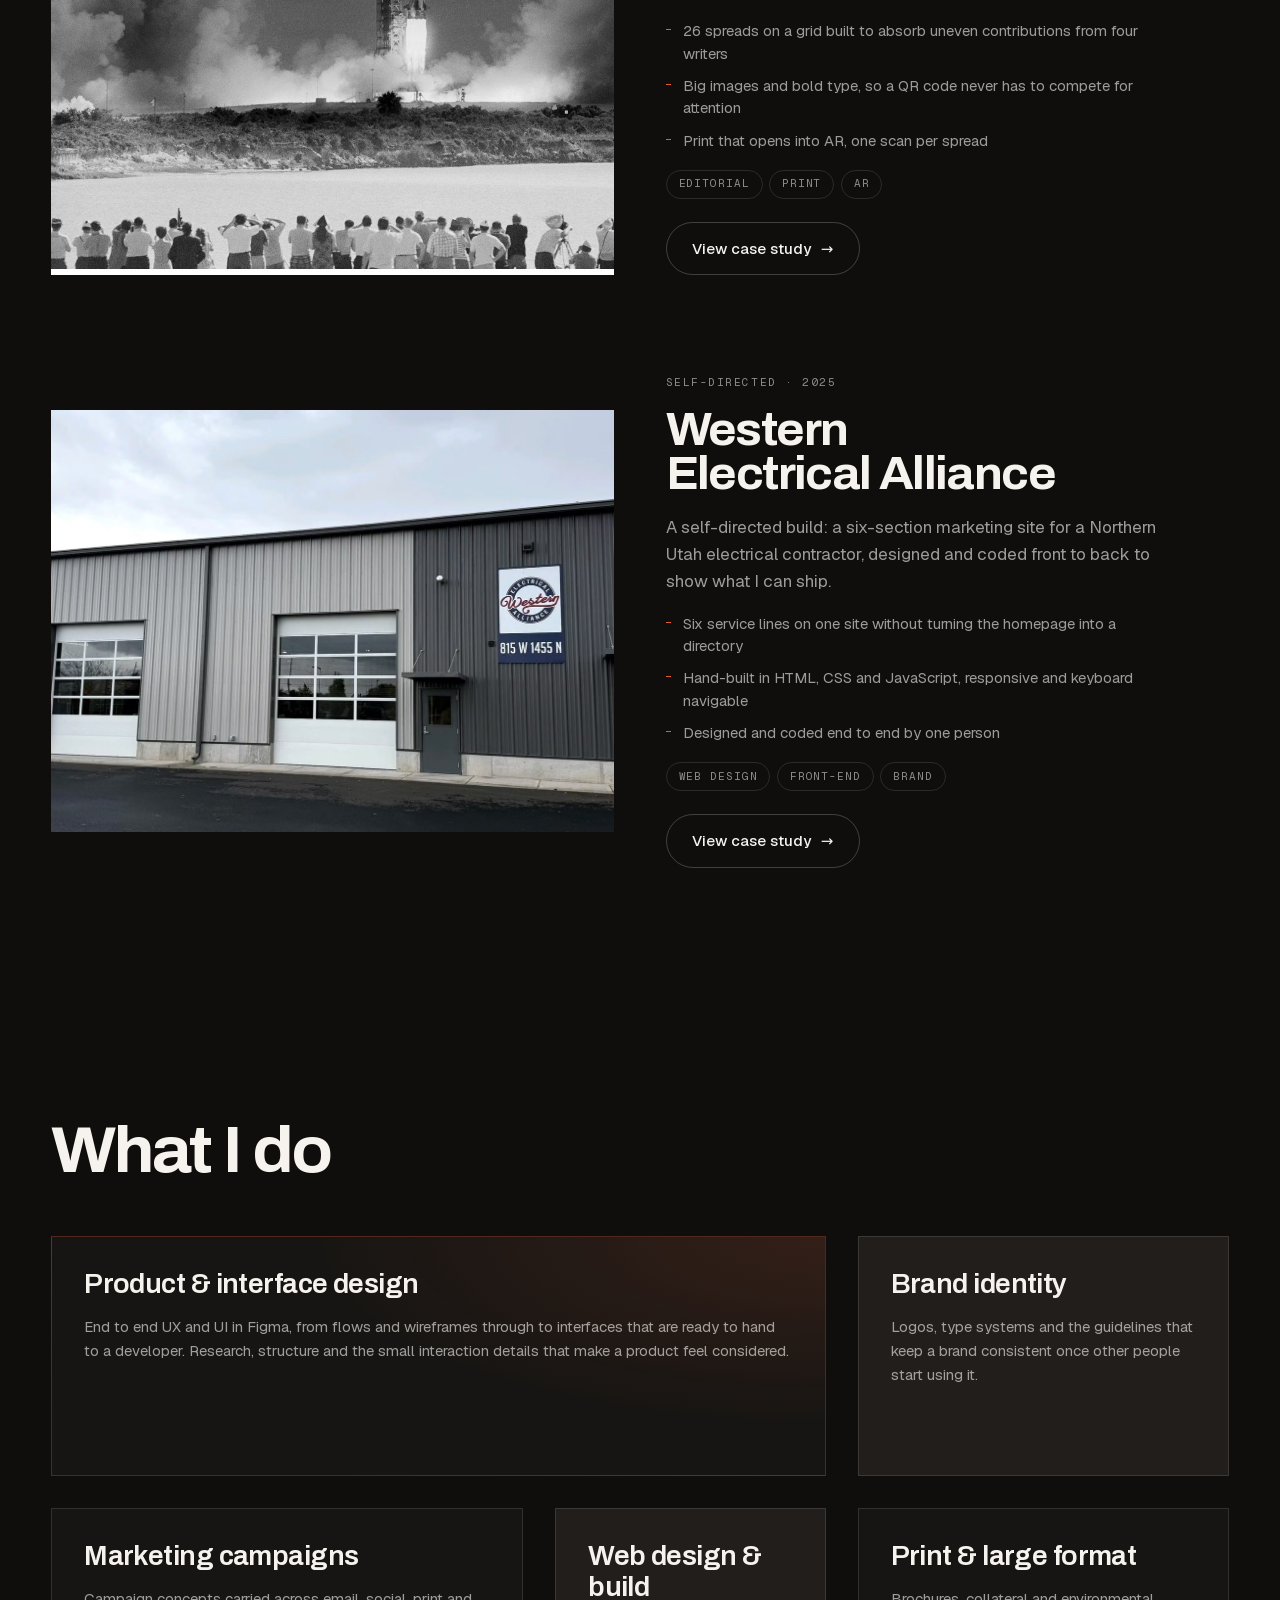
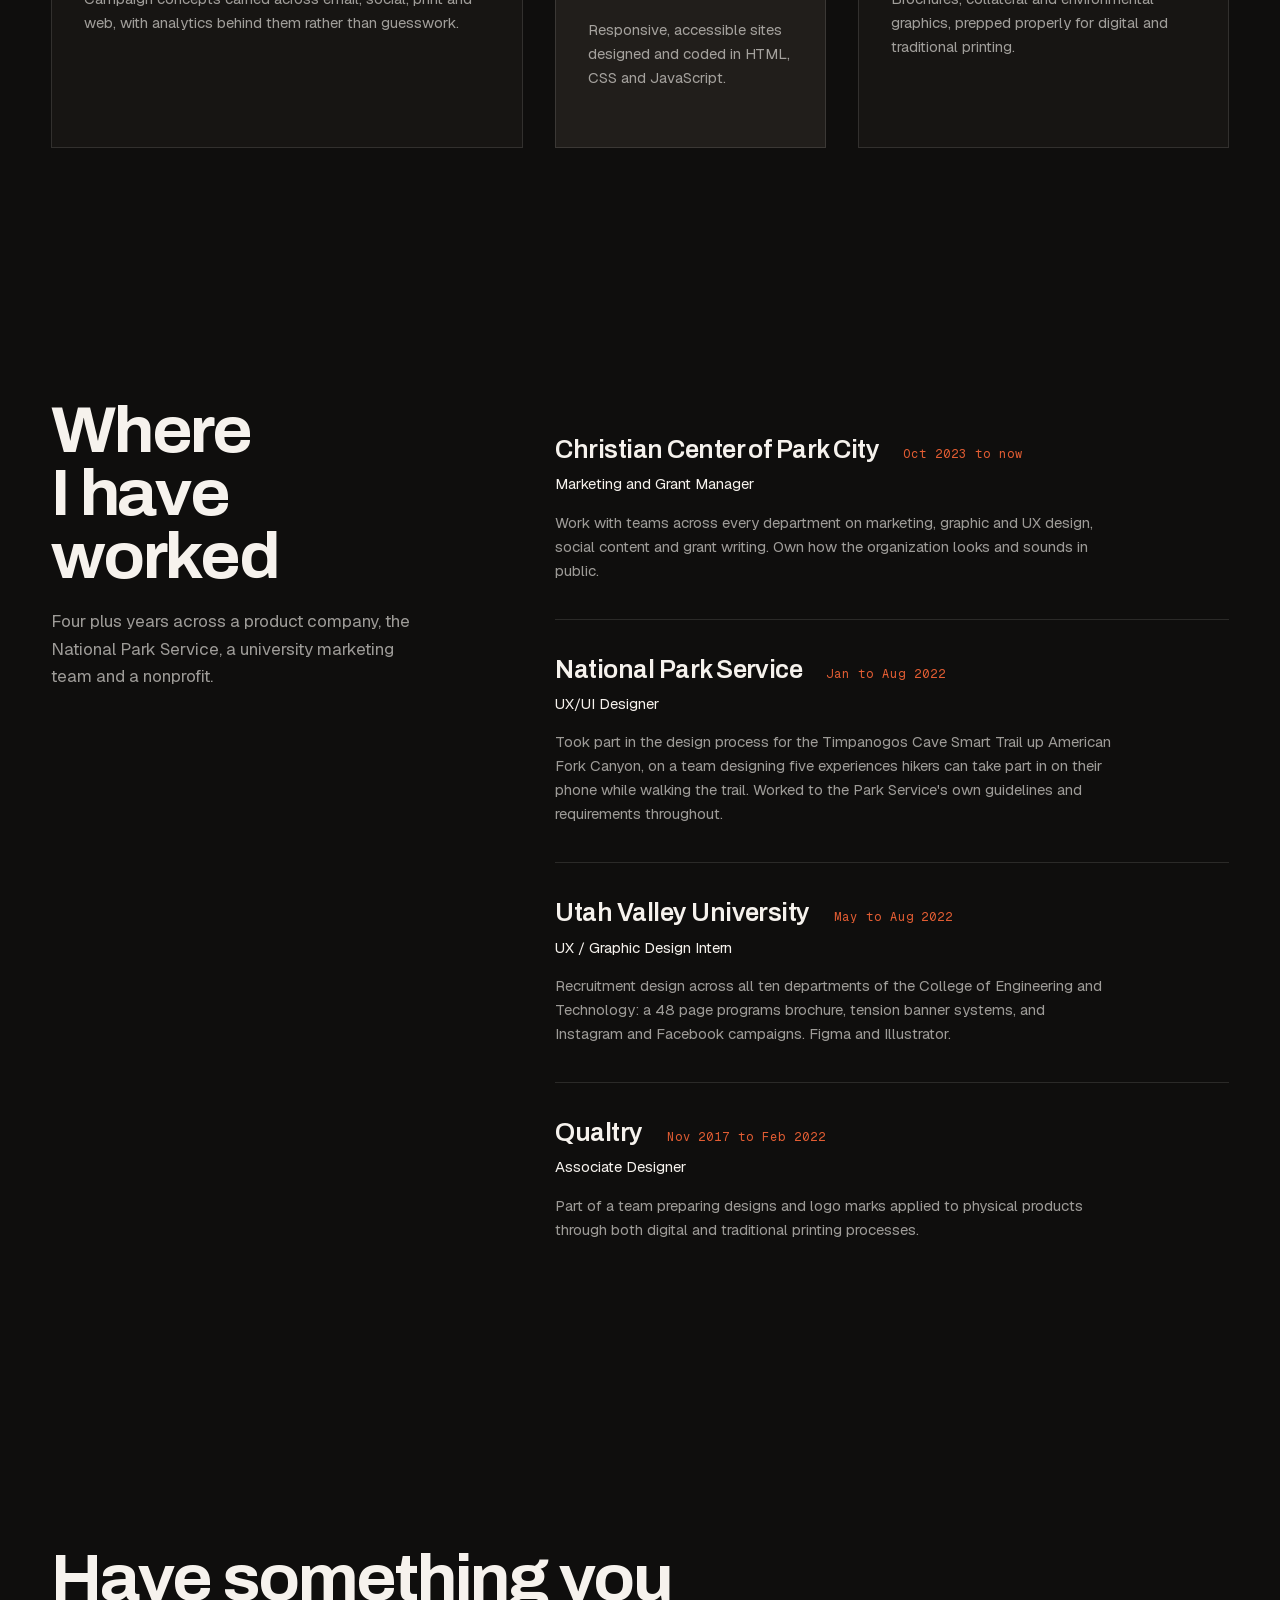
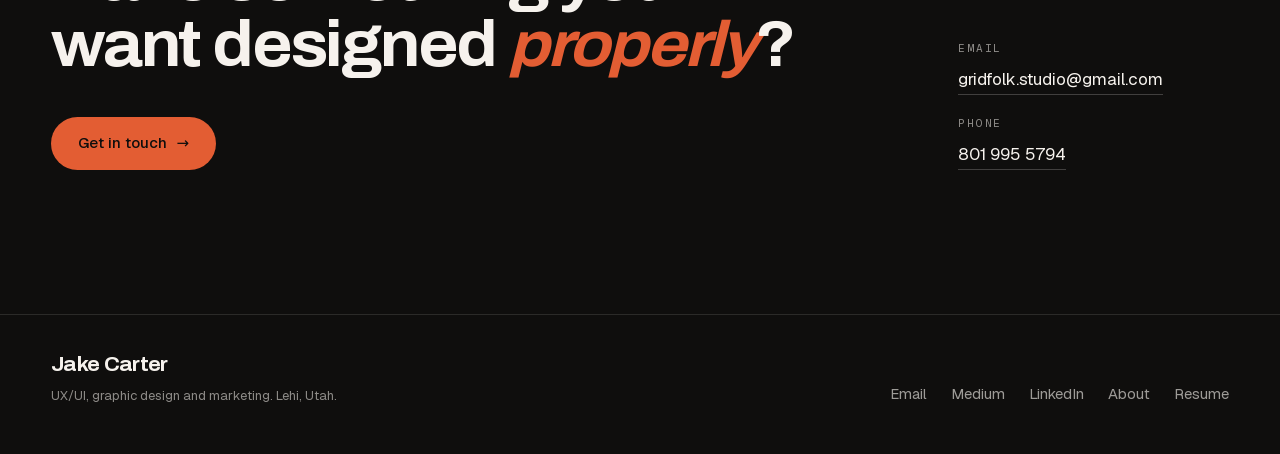
==== commit 5b0da985: "Make each Selected Work image link to its case study Wraps all eleven panel images in a link to the " ====
--- a/index.html
+++ b/index.html
@@ -132,9 +132,11 @@
     <div class="shell">
       <div class="wstack">
         <article class="wpanel reveal" id="p-parley-street-travel">
-          <div class="wpanel__media">
-            <img src="assets/work/parley-street-card.jpg" alt="The Witnesses Tour homepage, the logo and title set over a faded 1854 engraving of the Mississippi crossing" loading="eager" decoding="async">
-          </div>
+          <a class="wpanel__link" href="work/parley-street-travel.html" tabindex="-1">
+            <div class="wpanel__media">
+              <img src="assets/work/parley-street-card.jpg" alt="The Witnesses Tour homepage, the logo and title set over a faded 1854 engraving of the Mississippi crossing" loading="eager" decoding="async">
+            </div>
+          </a>
           <div class="wpanel__body">
             <p class="wpanel__meta">Live &middot; 2026 &middot; Parley Street Travel Co.</p>
             <h3 class="display wpanel__title">Parley Street Travel</h3>
@@ -153,9 +155,11 @@
           </div>
         </article>
         <article class="wpanel reveal" id="p-christian-center-park-city">
-          <div class="wpanel__media">
-            <img src="assets/work/ccpc-newsletter-2023.jpg" alt="Christian Center of Park City 2023 annual newsletter cover" loading="lazy" decoding="async">
-          </div>
+          <a class="wpanel__link" href="work/christian-center-park-city.html" tabindex="-1">
+            <div class="wpanel__media">
+              <img src="assets/work/ccpc-newsletter-2023.jpg" alt="Christian Center of Park City 2023 annual newsletter cover" loading="lazy" decoding="async">
+            </div>
+          </a>
           <div class="wpanel__body">
             <p class="wpanel__meta">Ongoing · 2023 to now</p>
             <h3 class="display wpanel__title">Christian Center of Park City</h3>
@@ -174,9 +178,11 @@
           </div>
         </article>
         <article class="wpanel reveal" id="p-smart-trail">
-          <div class="wpanel__media">
-            <img src="assets/work/trail-sign-installed.jpg" alt="A Timpanogos Cave Smart Trail sign installed on the trail, mounted low against the rock" loading="lazy" decoding="async">
-          </div>
+          <a class="wpanel__link" href="work/smart-trail.html" tabindex="-1">
+            <div class="wpanel__media">
+              <img src="assets/work/trail-sign-installed.jpg" alt="A Timpanogos Cave Smart Trail sign installed on the trail, mounted low against the rock" loading="lazy" decoding="async">
+            </div>
+          </a>
           <div class="wpanel__body">
             <p class="wpanel__meta">Live · 2022 · National Park Service</p>
             <h3 class="display wpanel__title">Timpanogos Cave Smart Trail</h3>
@@ -195,9 +201,11 @@
           </div>
         </article>
         <article class="wpanel reveal" id="p-uvu-cet-marketing">
-          <div class="wpanel__media">
-            <img src="assets/work/uvu-find-your-frontier.jpg" alt="Find Your Frontier headline with photography filling the letterforms" loading="lazy" decoding="async">
-          </div>
+          <a class="wpanel__link" href="work/uvu-cet-marketing.html" tabindex="-1">
+            <div class="wpanel__media">
+              <img src="assets/work/uvu-find-your-frontier.jpg" alt="Find Your Frontier headline with photography filling the letterforms" loading="lazy" decoding="async">
+            </div>
+          </a>
           <div class="wpanel__body">
             <p class="wpanel__meta">Delivered · 2022 · Internship</p>
             <h3 class="display wpanel__title">UVU Engineering &amp; Technology</h3>
@@ -216,9 +224,11 @@
           </div>
         </article>
         <article class="wpanel reveal" id="p-ally">
-          <div class="wpanel__media">
-            <img src="assets/work/ally-home.jpg" alt="ALLY home screen, a color blocked grid of culture and community topics" loading="eager" decoding="async">
-          </div>
+          <a class="wpanel__link" href="work/ally.html" tabindex="-1">
+            <div class="wpanel__media">
+              <img src="assets/work/ally-home.jpg" alt="ALLY home screen, a color blocked grid of culture and community topics" loading="eager" decoding="async">
+            </div>
+          </a>
           <div class="wpanel__body">
             <p class="wpanel__meta">Concept · Mobile app</p>
             <h3 class="display wpanel__title">ALLY</h3>
@@ -237,9 +247,11 @@
           </div>
         </article>
         <article class="wpanel reveal" id="p-what-to-do">
-          <div class="wpanel__media">
-            <img src="assets/work/what-to-do-map-food.jpg" alt="The What To Do app showing places to eat plotted on a map of Portland" loading="lazy" decoding="async">
-          </div>
+          <a class="wpanel__link" href="work/what-to-do.html" tabindex="-1">
+            <div class="wpanel__media">
+              <img src="assets/work/what-to-do-map-food.jpg" alt="The What To Do app showing places to eat plotted on a map of Portland" loading="lazy" decoding="async">
+            </div>
+          </a>
           <div class="wpanel__body">
             <p class="wpanel__meta">Coursework · 2022</p>
             <h3 class="display wpanel__title">What To Do</h3>
@@ -258,9 +270,11 @@
           </div>
         </article>
         <article class="wpanel reveal" id="p-impact">
-          <div class="wpanel__media">
-            <img src="assets/work/impact-team.jpg" alt="The Impact app showing a fantasy basketball roster with total points" loading="lazy" decoding="async">
-          </div>
+          <a class="wpanel__link" href="work/impact.html" tabindex="-1">
+            <div class="wpanel__media">
+              <img src="assets/work/impact-team.jpg" alt="The Impact app showing a fantasy basketball roster with total points" loading="lazy" decoding="async">
+            </div>
+          </a>
           <div class="wpanel__body">
             <p class="wpanel__meta">Coursework · 2022</p>
             <h3 class="display wpanel__title">Impact</h3>
@@ -279,9 +293,11 @@
           </div>
         </article>
         <article class="wpanel reveal" id="p-apple-tv-enhancement">
-          <div class="wpanel__media">
-            <img src="assets/work/tv-journey-pre.jpg" alt="Customer journey map tracking a persona across a month of researching and buying a TV" loading="lazy" decoding="async">
-          </div>
+          <a class="wpanel__link" href="work/apple-tv-enhancement.html" tabindex="-1">
+            <div class="wpanel__media">
+              <img src="assets/work/tv-journey-pre.jpg" alt="Customer journey map tracking a persona across a month of researching and buying a TV" loading="lazy" decoding="async">
+            </div>
+          </a>
           <div class="wpanel__body">
             <p class="wpanel__meta">Coursework · 2022 · Team of three</p>
             <h3 class="display wpanel__title">Apple TV enhancement</h3>
@@ -300,9 +316,11 @@
           </div>
         </article>
         <article class="wpanel reveal" id="p-park-city-film">
-          <div class="wpanel__media">
-            <img src="assets/work/park-city-film-site.jpg" alt="Park City Film website homepage, headlined Creating Community Through Film" loading="lazy" decoding="async">
-          </div>
+          <a class="wpanel__link" href="work/park-city-film.html" tabindex="-1">
+            <div class="wpanel__media">
+              <img src="assets/work/park-city-film-site.jpg" alt="Park City Film website homepage, headlined Creating Community Through Film" loading="lazy" decoding="async">
+            </div>
+          </a>
           <div class="wpanel__body">
             <p class="wpanel__meta">Coursework · 2023</p>
             <h3 class="display wpanel__title">Park City Film</h3>
@@ -320,9 +338,11 @@
           </div>
         </article>
         <article class="wpanel reveal" id="p-interactive-coffee-book">
-          <div class="wpanel__media">
-            <img src="assets/work/coffee-book-leadership.jpg" alt="Leadership spread from the Interactive Coffee Book, showing a rocket launch across the page" loading="lazy" decoding="async">
-          </div>
+          <a class="wpanel__link" href="work/interactive-coffee-book.html" tabindex="-1">
+            <div class="wpanel__media">
+              <img src="assets/work/coffee-book-leadership.jpg" alt="Leadership spread from the Interactive Coffee Book, showing a rocket launch across the page" loading="lazy" decoding="async">
+            </div>
+          </a>
           <div class="wpanel__body">
             <p class="wpanel__meta">Coursework · 2022 · Two designers, four writers</p>
             <h3 class="display wpanel__title">Interactive Coffee Book</h3>
@@ -341,9 +361,11 @@
           </div>
         </article>
         <article class="wpanel reveal" id="p-western-electrical-alliance">
-          <div class="wpanel__media">
-            <img src="assets/work/western-electrical-alliance.jpg" alt="Western Electrical Alliance branch building photographed from the forecourt" loading="lazy" decoding="async">
-          </div>
+          <a class="wpanel__link" href="work/western-electrical-alliance.html" tabindex="-1">
+            <div class="wpanel__media">
+              <img src="assets/work/western-electrical-alliance.jpg" alt="Western Electrical Alliance branch building photographed from the forecourt" loading="lazy" decoding="async">
+            </div>
+          </a>
           <div class="wpanel__body">
             <p class="wpanel__meta">Self-directed · 2025</p>
             <h3 class="display wpanel__title">Western Electrical Alliance</h3>
--- a/css/site.css
+++ b/css/site.css
@@ -516,6 +516,10 @@
   scroll-margin-top: 140px;
 }
 
+/* The panel image links to the same case study as the button below it, so it
+   needs to be a block to stay the grid item the layout expects. */
+.wpanel__link { display: block; }
+
 .wpanel__media {
   background: var(--bg-2);
   aspect-ratio: 4 / 3;
